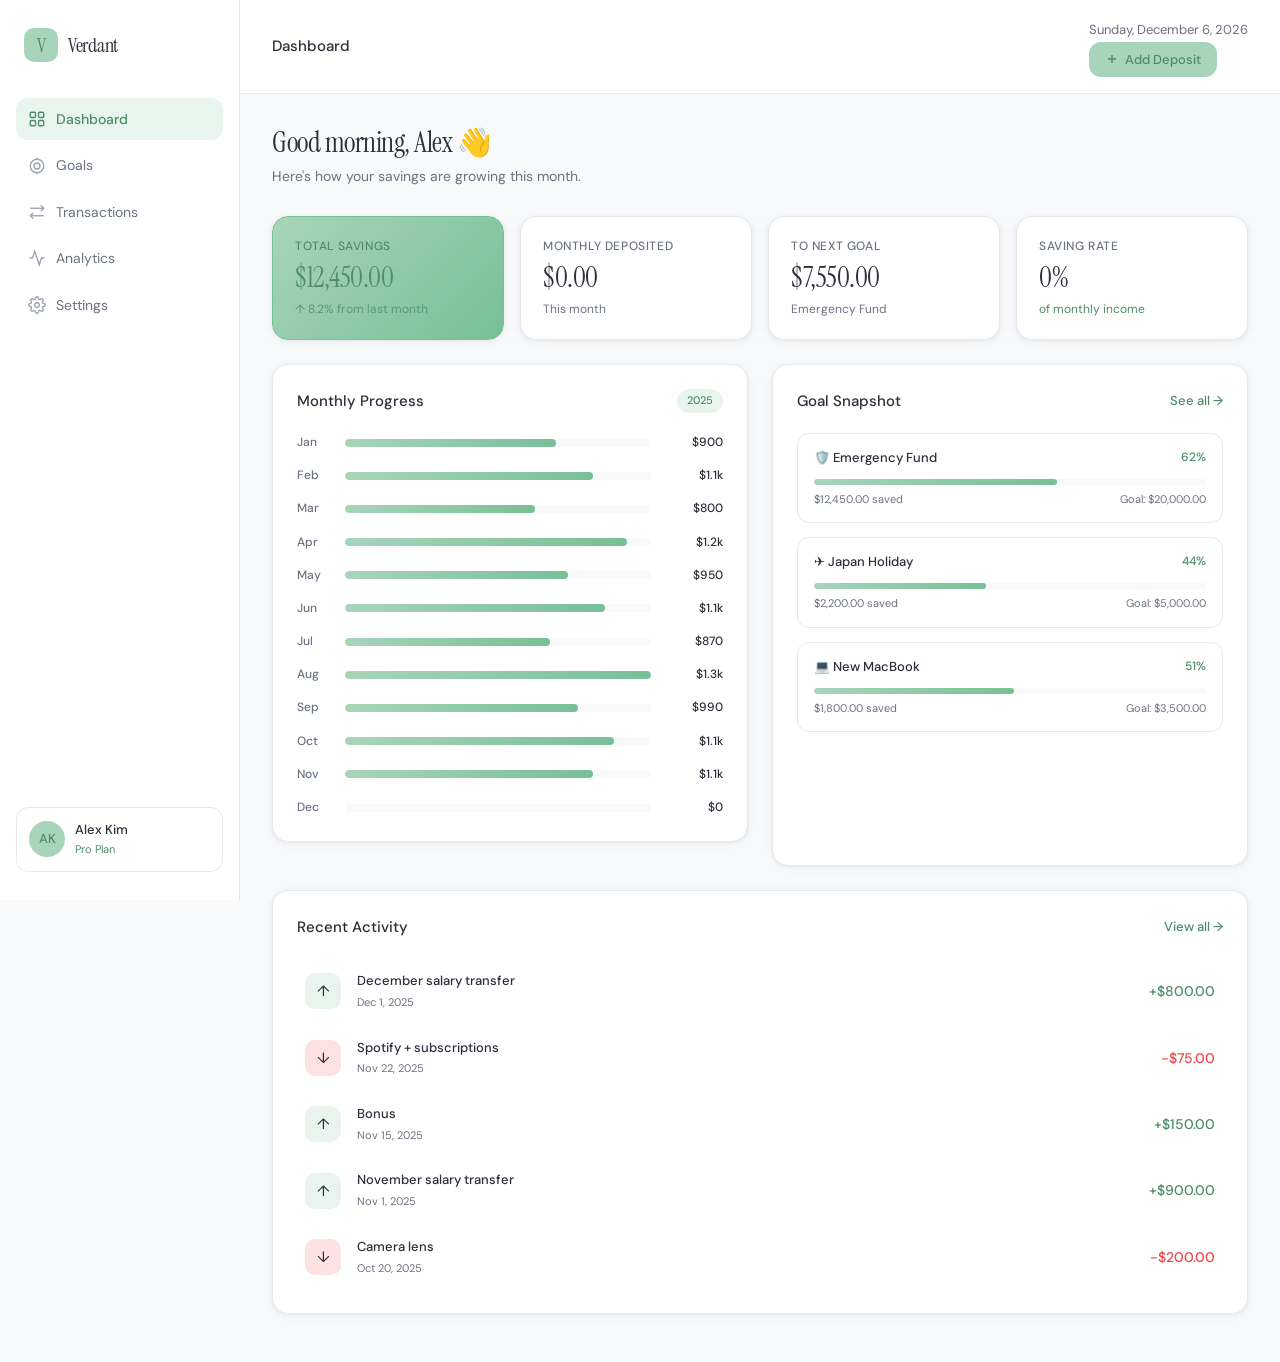
==== verdant-savings-tracker.html @ ba1e1dc8 "Add files via upload" ====
<!DOCTYPE html>
<html lang="en">
<head>
  <meta charset="UTF-8" />
  <meta name="viewport" content="width=device-width, initial-scale=1.0" />
  <title>Verdant — Personal Savings Tracker</title>
  <!-- Google Fonts: Instrument Serif (display) + DM Sans (body) for a premium, editorial feel -->
  <link rel="preconnect" href="https://fonts.googleapis.com" />
  <link rel="preconnect" href="https://fonts.gstatic.com" crossorigin />
  <link href="https://fonts.googleapis.com/css2?family=DM+Sans:ital,opsz,wght@0,9..40,300;0,9..40,400;0,9..40,500;1,9..40,300&family=Instrument+Serif:ital@0;1&display=swap" rel="stylesheet" />
  <style>
/* ============================================================
   VERDANT — Personal Savings Tracker
   style.css
   
   Color Palette:
     Sage Green:   #A8D5BA  (accent / active states)
     Sage Light:   #E8F5EE  (soft fills)
     Sage Dark:    #5C9E78  (hover, dark accents)
     Cream White:  #F8F9FA  (page background)
     Card White:   #FFFFFF  (card surfaces)
     Charcoal:     #2C2F3A  (primary text)
     Muted Grey:   #6B7280  (secondary text)
     Border:       #E5E9EF  (subtle borders)
     Warning:      #F59E0B  (yellow accents)
     Danger:       #EF4444  (red withdrawals)
   ============================================================ */

/* ── Reset & Base ── */
*, *::before, *::after { box-sizing: border-box; margin: 0; padding: 0; }

:root {
  --sage:        #A8D5BA;
  --sage-light:  #E8F5EE;
  --sage-mid:    #78BF97;
  --sage-dark:   #4E8C6A;
  --cream:       #F8F9FA;
  --white:       #FFFFFF;
  --charcoal:    #2C2F3A;
  --text-muted:  #6B7280;
  --text-hint:   #9CA3AF;
  --border:      #E5E9EF;
  --border-dark: #D1D8E0;
  --warning:     #F59E0B;
  --danger:      #EF4444;
  --danger-soft: #FEE2E2;
  --sidebar-w:   240px;
  --radius-sm:   8px;
  --radius-md:   12px;
  --radius-lg:   16px;
  --radius-xl:   24px;
  --shadow-sm:   0 1px 4px rgba(44,47,58,0.06), 0 2px 12px rgba(44,47,58,0.04);
  --shadow-md:   0 4px 16px rgba(44,47,58,0.08), 0 1px 4px rgba(44,47,58,0.04);
  --shadow-lg:   0 8px 32px rgba(44,47,58,0.10);
  --transition:  all 0.2s cubic-bezier(0.4, 0, 0.2, 1);
}

html { font-size: 16px; scroll-behavior: smooth; }

body {
  font-family: 'DM Sans', system-ui, sans-serif;
  background: var(--cream);
  color: var(--charcoal);
  display: flex;
  min-height: 100vh;
  line-height: 1.6;
  -webkit-font-smoothing: antialiased;
}

/* ── Scrollbar ── */
::-webkit-scrollbar { width: 5px; height: 5px; }
::-webkit-scrollbar-track { background: transparent; }
::-webkit-scrollbar-thumb { background: var(--border-dark); border-radius: 99px; }

/* ============================================================
   SIDEBAR
   ============================================================ */
.sidebar {
  position: fixed;
  top: 0; left: 0;
  width: var(--sidebar-w);
  height: 100vh;
  background: var(--white);
  border-right: 1px solid var(--border);
  display: flex;
  flex-direction: column;
  padding: 28px 16px;
  z-index: 200;
  transition: transform 0.3s cubic-bezier(0.4, 0, 0.2, 1);
}

/* Logo mark */
.sidebar-logo {
  display: flex;
  align-items: center;
  gap: 10px;
  padding: 0 8px;
  margin-bottom: 36px;
}
.logo-mark {
  width: 34px; height: 34px;
  background: var(--sage);
  border-radius: 10px;
  display: flex;
  align-items: center;
  justify-content: center;
  font-family: 'Instrument Serif', serif;
  font-size: 20px;
  color: var(--sage-dark);
  font-weight: 400;
  flex-shrink: 0;
}
.logo-text {
  font-family: 'Instrument Serif', serif;
  font-size: 20px;
  color: var(--charcoal);
  letter-spacing: -0.3px;
}

/* Nav items */
.sidebar-nav {
  display: flex;
  flex-direction: column;
  gap: 4px;
  flex: 1;
}
.nav-item {
  display: flex;
  align-items: center;
  gap: 10px;
  padding: 10px 12px;
  border-radius: var(--radius-md);
  text-decoration: none;
  color: var(--text-muted);
  font-size: 14px;
  font-weight: 400;
  transition: var(--transition);
  cursor: pointer;
}
.nav-item:hover {
  background: var(--sage-light);
  color: var(--sage-dark);
}
.nav-item.active {
  background: var(--sage-light);
  color: var(--sage-dark);
  font-weight: 500;
}
.nav-item.active .nav-icon { stroke: var(--sage-dark); }
.nav-icon {
  width: 18px; height: 18px;
  stroke: var(--text-hint);
  flex-shrink: 0;
  transition: var(--transition);
}
.nav-item:hover .nav-icon { stroke: var(--sage-dark); }

/* Profile at bottom of sidebar */
.sidebar-profile {
  display: flex;
  align-items: center;
  gap: 10px;
  padding: 12px;
  border-radius: var(--radius-md);
  border: 1px solid var(--border);
  margin-top: 16px;
}
.avatar {
  width: 36px; height: 36px;
  border-radius: 50%;
  background: var(--sage);
  display: flex; align-items: center; justify-content: center;
  font-size: 13px; font-weight: 500;
  color: var(--sage-dark);
  flex-shrink: 0;
}
.profile-info { display: flex; flex-direction: column; gap: 1px; }
.profile-name { font-size: 13px; font-weight: 500; color: var(--charcoal); }
.profile-plan { font-size: 11px; color: var(--sage-dark); }

/* ============================================================
   MAIN CONTENT
   ============================================================ */
.main-content {
  margin-left: var(--sidebar-w);
  flex: 1;
  display: flex;
  flex-direction: column;
  min-height: 100vh;
  max-width: calc(100vw - var(--sidebar-w));
}

/* ── Topbar ── */
.topbar {
  display: flex;
  align-items: center;
  gap: 16px;
  padding: 16px 32px;
  background: var(--white);
  border-bottom: 1px solid var(--border);
  position: sticky;
  top: 0;
  z-index: 100;
}
.topbar-title {
  font-size: 15px;
  font-weight: 500;
  color: var(--charcoal);
  flex: 1;
}
.topbar-date {
  font-size: 13px;
  color: var(--text-muted);
}
.add-btn {
  display: flex; align-items: center; gap: 6px;
  background: var(--sage);
  color: var(--sage-dark);
  border: none;
  border-radius: var(--radius-md);
  padding: 9px 16px;
  font-size: 13px;
  font-weight: 500;
  cursor: pointer;
  transition: var(--transition);
  font-family: inherit;
}
.add-btn svg { width: 14px; height: 14px; }
.add-btn:hover { background: var(--sage-mid); transform: translateY(-1px); }
.mobile-menu-btn {
  display: none;
  background: none; border: none; cursor: pointer;
  padding: 4px; color: var(--charcoal);
}
.mobile-menu-btn svg { width: 22px; height: 22px; }

/* ── Sections ── */
.section {
  display: none;
  padding: 32px 32px 48px;
  animation: fadeUp 0.3s ease;
}
.section.active { display: block; }

@keyframes fadeUp {
  from { opacity: 0; transform: translateY(8px); }
  to   { opacity: 1; transform: translateY(0); }
}

/* Greeting */
.section-greeting { margin-bottom: 28px; }
.section-greeting h1 {
  font-family: 'Instrument Serif', serif;
  font-size: 28px;
  font-weight: 400;
  color: var(--charcoal);
  line-height: 1.2;
  letter-spacing: -0.5px;
  margin-bottom: 6px;
}
.section-greeting p { font-size: 14px; color: var(--text-muted); }

/* ── KPI Cards ── */
.kpi-grid {
  display: grid;
  grid-template-columns: repeat(auto-fit, minmax(200px, 1fr));
  gap: 16px;
  margin-bottom: 24px;
}
.kpi-card {
  background: var(--white);
  border: 1px solid var(--border);
  border-radius: var(--radius-lg);
  padding: 20px 22px;
  box-shadow: var(--shadow-sm);
  transition: var(--transition);
}
.kpi-card:hover { box-shadow: var(--shadow-md); transform: translateY(-2px); }
.kpi-card.kpi-accent {
  background: linear-gradient(135deg, var(--sage) 0%, var(--sage-mid) 100%);
  border-color: var(--sage-mid);
}
.kpi-label {
  font-size: 12px;
  font-weight: 500;
  text-transform: uppercase;
  letter-spacing: 0.6px;
  color: var(--text-muted);
  margin-bottom: 8px;
}
.kpi-accent .kpi-label { color: var(--sage-dark); }
.kpi-value {
  font-family: 'Instrument Serif', serif;
  font-size: 28px;
  color: var(--charcoal);
  line-height: 1;
  margin-bottom: 8px;
  letter-spacing: -0.5px;
}
.kpi-accent .kpi-value { color: var(--sage-dark); }
.kpi-trend { font-size: 12px; color: var(--text-muted); }
.kpi-trend.positive { color: var(--sage-dark); }
.kpi-accent .kpi-trend { color: var(--sage-dark); opacity: 0.8; }

/* ── Cards ── */
.card {
  background: var(--white);
  border: 1px solid var(--border);
  border-radius: var(--radius-lg);
  padding: 24px;
  box-shadow: var(--shadow-sm);
  margin-bottom: 24px;
  transition: var(--transition);
}
.card:last-child { margin-bottom: 0; }
.card-header {
  display: flex;
  align-items: center;
  justify-content: space-between;
  margin-bottom: 20px;
  gap: 12px;
}
.card-title {
  font-size: 15px;
  font-weight: 500;
  color: var(--charcoal);
}
.card-badge {
  font-size: 11px;
  font-weight: 500;
  background: var(--sage-light);
  color: var(--sage-dark);
  padding: 3px 10px;
  border-radius: 99px;
}
.card-link {
  font-size: 13px;
  color: var(--sage-dark);
  text-decoration: none;
  font-weight: 500;
  transition: var(--transition);
  white-space: nowrap;
}
.card-link:hover { color: var(--sage-mid); }

/* ── Dashboard Grid ── */
.dashboard-grid {
  display: grid;
  grid-template-columns: 1fr 1fr;
  gap: 24px;
  margin-bottom: 24px;
}

/* ── Monthly Progress Bars ── */
.progress-bars {
  display: flex;
  flex-direction: column;
  gap: 14px;
}
.progress-month {
  display: grid;
  grid-template-columns: 36px 1fr 60px;
  align-items: center;
  gap: 12px;
}
.progress-month-label {
  font-size: 12px;
  color: var(--text-muted);
  font-weight: 500;
}
.progress-track {
  height: 8px;
  background: var(--cream);
  border-radius: 99px;
  overflow: hidden;
}
.progress-fill {
  height: 100%;
  border-radius: 99px;
  background: linear-gradient(90deg, var(--sage) 0%, var(--sage-mid) 100%);
  transition: width 0.8s cubic-bezier(0.4, 0, 0.2, 1);
}
.progress-amount {
  font-size: 12px;
  color: var(--charcoal);
  font-weight: 500;
  text-align: right;
}

/* ── Goal List (Snapshot) ── */
.goal-list { display: flex; flex-direction: column; gap: 14px; }
.goal-item {
  border-radius: var(--radius-md);
  border: 1px solid var(--border);
  padding: 14px 16px;
}
.goal-item-header {
  display: flex;
  justify-content: space-between;
  align-items: flex-start;
  margin-bottom: 10px;
  gap: 8px;
}
.goal-item-name { font-size: 13px; font-weight: 500; color: var(--charcoal); }
.goal-item-pct {
  font-size: 12px;
  font-weight: 500;
  color: var(--sage-dark);
  white-space: nowrap;
}
.goal-item-amounts {
  display: flex;
  justify-content: space-between;
  font-size: 11px;
  color: var(--text-muted);
  margin-top: 6px;
}
.goal-track {
  height: 6px;
  background: var(--cream);
  border-radius: 99px;
  overflow: hidden;
}
.goal-fill {
  height: 100%;
  border-radius: 99px;
  background: linear-gradient(90deg, var(--sage) 0%, var(--sage-mid) 100%);
  transition: width 0.8s cubic-bezier(0.4, 0, 0.2, 1);
}

/* ── Transactions ── */
.tx-list { display: flex; flex-direction: column; gap: 2px; }
.tx-list-full { max-height: 500px; overflow-y: auto; }
.tx-row {
  display: grid;
  grid-template-columns: 40px 1fr auto;
  align-items: center;
  gap: 12px;
  padding: 12px 8px;
  border-radius: var(--radius-sm);
  transition: var(--transition);
}
.tx-row:hover { background: var(--cream); }
.tx-icon {
  width: 36px; height: 36px;
  border-radius: 10px;
  display: flex; align-items: center; justify-content: center;
  font-size: 15px;
  flex-shrink: 0;
}
.tx-icon.deposit { background: var(--sage-light); }
.tx-icon.withdrawal { background: var(--danger-soft); }
.tx-info {}
.tx-note { font-size: 13px; font-weight: 500; color: var(--charcoal); }
.tx-date { font-size: 11px; color: var(--text-muted); margin-top: 2px; }
.tx-amount { font-size: 14px; font-weight: 500; text-align: right; }
.tx-amount.deposit { color: var(--sage-dark); }
.tx-amount.withdrawal { color: var(--danger); }

/* ── Filter row ── */
.filter-row select {
  border: 1px solid var(--border);
  border-radius: var(--radius-sm);
  padding: 6px 10px;
  font-size: 13px;
  color: var(--charcoal);
  background: var(--white);
  font-family: inherit;
  cursor: pointer;
  outline: none;
  transition: var(--transition);
}
.filter-row select:focus { border-color: var(--sage); }

/* ============================================================
   GOALS SECTION
   ============================================================ */
/* Calculator */
.calculator-card { margin-bottom: 24px; }
.calculator-grid {
  display: grid;
  grid-template-columns: repeat(auto-fit, minmax(200px, 1fr));
  gap: 16px;
  margin-bottom: 20px;
}
.calc-field { display: flex; flex-direction: column; gap: 6px; }
.calc-field label {
  font-size: 12px;
  font-weight: 500;
  text-transform: uppercase;
  letter-spacing: 0.5px;
  color: var(--text-muted);
}
.calc-field input,
.calc-field select {
  border: 1px solid var(--border);
  border-radius: var(--radius-sm);
  padding: 10px 12px;
  font-size: 14px;
  color: var(--charcoal);
  background: var(--white);
  font-family: inherit;
  outline: none;
  transition: var(--transition);
}
.calc-field input:focus,
.calc-field select:focus { border-color: var(--sage); box-shadow: 0 0 0 3px rgba(168,213,186,0.2); }

/* Calculation result */
.calc-result {
  margin-top: 24px;
  border-top: 1px solid var(--border);
  padding-top: 24px;
  animation: fadeUp 0.3s ease;
}
.calc-result-row {
  display: grid;
  grid-template-columns: repeat(auto-fit, minmax(120px, 1fr));
  gap: 16px;
  margin-bottom: 20px;
}
.calc-stat { display: flex; flex-direction: column; gap: 4px; }
.calc-stat-label { font-size: 11px; text-transform: uppercase; letter-spacing: 0.5px; color: var(--text-muted); }
.calc-stat-value { font-family: 'Instrument Serif', serif; font-size: 22px; color: var(--charcoal); }

.calc-progress-bar {
  height: 10px;
  background: var(--cream);
  border-radius: 99px;
  overflow: hidden;
  margin-bottom: 14px;
}
.calc-progress-fill {
  height: 100%;
  border-radius: 99px;
  background: linear-gradient(90deg, var(--sage) 0%, var(--sage-mid) 100%);
  width: 0%;
  transition: width 0.8s cubic-bezier(0.4, 0, 0.2, 1);
}
.calc-message {
  font-size: 13px;
  color: var(--text-muted);
  margin-bottom: 16px;
  line-height: 1.5;
}

/* Goals Grid */
.goals-grid {
  display: grid;
  grid-template-columns: repeat(auto-fill, minmax(280px, 1fr));
  gap: 20px;
}
.goal-card {
  background: var(--white);
  border: 1px solid var(--border);
  border-radius: var(--radius-lg);
  padding: 20px;
  box-shadow: var(--shadow-sm);
  transition: var(--transition);
}
.goal-card:hover { box-shadow: var(--shadow-md); transform: translateY(-2px); }
.goal-card-emoji { font-size: 28px; margin-bottom: 10px; display: block; }
.goal-card-name { font-size: 15px; font-weight: 500; color: var(--charcoal); margin-bottom: 4px; }
.goal-card-dates { font-size: 11px; color: var(--text-muted); margin-bottom: 14px; }
.goal-card-amounts {
  display: flex;
  justify-content: space-between;
  font-size: 12px;
  color: var(--text-muted);
  margin-top: 8px;
}
.goal-card-amounts strong { color: var(--charcoal); }
.goal-card-pct {
  font-family: 'Instrument Serif', serif;
  font-size: 20px;
  color: var(--sage-dark);
  float: right;
  line-height: 1;
}
.goal-card-actions {
  display: flex;
  gap: 8px;
  margin-top: 14px;
}
.goal-action-btn {
  flex: 1;
  border: 1px solid var(--border);
  background: transparent;
  border-radius: var(--radius-sm);
  padding: 7px;
  font-size: 12px;
  color: var(--text-muted);
  cursor: pointer;
  font-family: inherit;
  transition: var(--transition);
}
.goal-action-btn:hover { border-color: var(--sage); color: var(--sage-dark); background: var(--sage-light); }
.goal-action-btn.delete:hover { border-color: var(--danger); color: var(--danger); background: var(--danger-soft); }

/* ============================================================
   ANALYTICS SECTION
   ============================================================ */
.analytics-grid {
  display: grid;
  grid-template-columns: 1fr 1fr;
  gap: 24px;
  margin-bottom: 24px;
}
.analytics-card { margin-bottom: 0 !important; }

/* Bar chart */
.bar-chart {
  display: flex;
  align-items: flex-end;
  gap: 10px;
  height: 160px;
  padding-top: 16px;
}
.bar-wrap {
  flex: 1;
  display: flex;
  flex-direction: column;
  align-items: center;
  gap: 6px;
  height: 100%;
  justify-content: flex-end;
}
.bar {
  width: 100%;
  border-radius: 6px 6px 0 0;
  background: var(--sage);
  transition: height 0.6s cubic-bezier(0.4, 0, 0.2, 1);
  position: relative;
  cursor: pointer;
}
.bar:hover { background: var(--sage-mid); }
.bar-label { font-size: 11px; color: var(--text-muted); font-weight: 500; }
.bar-val { font-size: 10px; color: var(--sage-dark); font-weight: 500; }

/* Donut chart (CSS-only) */
.donut-chart-wrap { display: flex; flex-direction: column; gap: 12px; }
.donut-legend-item {
  display: flex;
  align-items: center;
  gap: 10px;
}
.donut-dot {
  width: 10px; height: 10px;
  border-radius: 50%;
  flex-shrink: 0;
}
.donut-legend-name { font-size: 13px; color: var(--charcoal); flex: 1; }
.donut-legend-val { font-size: 13px; font-weight: 500; color: var(--charcoal); }
.donut-legend-pct { font-size: 11px; color: var(--text-muted); min-width: 36px; text-align: right; }

/* Projection chart */
.projection-chart {
  overflow-x: auto;
  padding-bottom: 8px;
}
.projection-grid {
  display: grid;
  grid-auto-flow: column;
  grid-template-rows: 1fr auto;
  gap: 0 8px;
  min-width: 600px;
  height: 140px;
  align-items: end;
}
.proj-bar-wrap {
  display: flex;
  flex-direction: column;
  align-items: center;
  gap: 4px;
  height: 100%;
  justify-content: flex-end;
}
.proj-bar {
  width: 28px;
  border-radius: 4px 4px 0 0;
  min-height: 4px;
  transition: height 0.6s ease;
}
.proj-bar.actual { background: var(--sage); }
.proj-bar.projected { background: var(--sage-light); border: 1px dashed var(--sage); }
.proj-label { font-size: 10px; color: var(--text-muted); text-align: center; }
.proj-legend {
  display: flex;
  gap: 20px;
  margin-top: 12px;
  justify-content: flex-end;
}
.proj-legend-item {
  display: flex; align-items: center; gap: 6px;
  font-size: 12px; color: var(--text-muted);
}
.proj-legend-dot { width: 10px; height: 10px; border-radius: 3px; flex-shrink: 0; }

/* ============================================================
   SETTINGS SECTION
   ============================================================ */
.settings-grid {
  display: grid;
  grid-template-columns: repeat(auto-fill, minmax(300px, 1fr));
  gap: 24px;
}
.settings-grid .card { margin-bottom: 0; }
.settings-form { display: flex; flex-direction: column; gap: 16px; }

/* Toggle switches */
.toggle-list { display: flex; flex-direction: column; gap: 16px; }
.toggle-row {
  display: flex;
  align-items: center;
  justify-content: space-between;
  font-size: 14px;
  color: var(--charcoal);
}
.toggle { position: relative; display: inline-block; width: 40px; height: 22px; }
.toggle input { opacity: 0; width: 0; height: 0; }
.slider {
  position: absolute; inset: 0;
  background: var(--border-dark);
  border-radius: 99px;
  cursor: pointer;
  transition: var(--transition);
}
.slider::before {
  content: '';
  position: absolute;
  width: 16px; height: 16px;
  left: 3px; bottom: 3px;
  background: white;
  border-radius: 50%;
  transition: var(--transition);
}
.toggle input:checked + .slider { background: var(--sage); }
.toggle input:checked + .slider::before { transform: translateX(18px); }

/* Backend info */
.backend-note { font-size: 13px; color: var(--text-muted); margin-bottom: 14px; line-height: 1.6; }
.code-block {
  background: var(--cream);
  border: 1px solid var(--border);
  border-radius: var(--radius-sm);
  padding: 14px 16px;
  font-size: 12px;
  line-height: 1.7;
  overflow-x: auto;
  font-family: 'Courier New', monospace;
  color: var(--charcoal);
}
.code-block code { color: var(--charcoal); }

/* ============================================================
   BUTTONS
   ============================================================ */
.primary-btn {
  background: var(--sage);
  color: var(--sage-dark);
  border: none;
  border-radius: var(--radius-md);
  padding: 11px 22px;
  font-size: 14px;
  font-weight: 500;
  cursor: pointer;
  font-family: inherit;
  transition: var(--transition);
  display: inline-flex;
  align-items: center;
  gap: 6px;
}
.primary-btn:hover { background: var(--sage-mid); transform: translateY(-1px); }

.secondary-btn {
  background: transparent;
  color: var(--text-muted);
  border: 1px solid var(--border);
  border-radius: var(--radius-md);
  padding: 11px 22px;
  font-size: 14px;
  cursor: pointer;
  font-family: inherit;
  transition: var(--transition);
}
.secondary-btn:hover { border-color: var(--border-dark); color: var(--charcoal); }

/* ============================================================
   MODAL
   ============================================================ */
.modal-overlay {
  display: none;
  position: fixed; inset: 0;
  background: rgba(44,47,58,0.4);
  backdrop-filter: blur(3px);
  z-index: 500;
  align-items: center;
  justify-content: center;
  padding: 16px;
}
.modal-overlay.open { display: flex; }
.modal {
  background: var(--white);
  border-radius: var(--radius-xl);
  box-shadow: var(--shadow-lg);
  width: 100%;
  max-width: 440px;
  animation: fadeUp 0.25s ease;
}
.modal-header {
  display: flex;
  align-items: center;
  justify-content: space-between;
  padding: 22px 24px 18px;
  border-bottom: 1px solid var(--border);
}
.modal-header h2 {
  font-family: 'Instrument Serif', serif;
  font-size: 20px;
  font-weight: 400;
  color: var(--charcoal);
}
.modal-close {
  background: none; border: none;
  font-size: 22px; color: var(--text-muted);
  cursor: pointer; line-height: 1;
  transition: var(--transition);
}
.modal-close:hover { color: var(--charcoal); }
.modal-body {
  padding: 20px 24px;
  display: flex;
  flex-direction: column;
  gap: 16px;
}
.modal-footer {
  display: flex;
  gap: 12px;
  padding: 16px 24px 22px;
  justify-content: flex-end;
}

/* ============================================================
   TOAST
   ============================================================ */
.toast {
  position: fixed;
  bottom: 28px; right: 28px;
  background: var(--charcoal);
  color: #fff;
  font-size: 13px;
  font-weight: 500;
  padding: 12px 20px;
  border-radius: var(--radius-md);
  box-shadow: var(--shadow-lg);
  z-index: 1000;
  opacity: 0;
  transform: translateY(8px);
  pointer-events: none;
  transition: opacity 0.25s ease, transform 0.25s ease;
}
.toast.show { opacity: 1; transform: translateY(0); }

/* ============================================================
   MOBILE OVERLAY
   ============================================================ */
.sidebar-overlay {
  display: none;
  position: fixed; inset: 0;
  background: rgba(44,47,58,0.4);
  z-index: 150;
}

/* ============================================================
   RESPONSIVE — Tablet & Mobile
   ============================================================ */
@media (max-width: 900px) {
  .dashboard-grid,
  .analytics-grid { grid-template-columns: 1fr; }
}

@media (max-width: 720px) {
  :root { --sidebar-w: 0px; }

  .sidebar {
    width: 240px;
    transform: translateX(-100%);
  }
  .sidebar.open {
    transform: translateX(0);
    box-shadow: var(--shadow-lg);
  }
  .sidebar-overlay.open { display: block; }

  .main-content { margin-left: 0; max-width: 100vw; }

  .mobile-menu-btn { display: flex; }
  .topbar { padding: 14px 16px; }
  .topbar-date { display: none; }
  .add-btn span { display: none; } /* icon only on small screens */

  .section { padding: 20px 16px 40px; }
  .section-greeting h1 { font-size: 22px; }

  .kpi-grid { grid-template-columns: 1fr 1fr; gap: 12px; }
  .kpi-value { font-size: 22px; }

  .calculator-grid { grid-template-columns: 1fr; }
  .goals-grid { grid-template-columns: 1fr; }
  .settings-grid { grid-template-columns: 1fr; }

  .modal { max-width: 100%; border-radius: var(--radius-lg) var(--radius-lg) 0 0; }
  .modal-overlay { align-items: flex-end; }
}

@media (max-width: 440px) {
  .kpi-grid { grid-template-columns: 1fr; }
}

</style>
</head>
<body>

  <!-- ========== MOBILE OVERLAY (closes sidebar on mobile) ========== -->
  <div class="sidebar-overlay" id="sidebarOverlay" onclick="closeSidebar()"></div>

  <!-- ========== SIDEBAR NAVIGATION ========== -->
  <aside class="sidebar" id="sidebar">
    <div class="sidebar-logo">
      <span class="logo-mark">V</span>
      <span class="logo-text">Verdant</span>
    </div>

    <nav class="sidebar-nav">
      <a href="#" class="nav-item active" onclick="showSection('dashboard', this)">
        <svg class="nav-icon" viewBox="0 0 24 24" fill="none" stroke="currentColor" stroke-width="1.8"><rect x="3" y="3" width="7" height="7" rx="1.5"/><rect x="14" y="3" width="7" height="7" rx="1.5"/><rect x="3" y="14" width="7" height="7" rx="1.5"/><rect x="14" y="14" width="7" height="7" rx="1.5"/></svg>
        <span>Dashboard</span>
      </a>
      <a href="#" class="nav-item" onclick="showSection('goals', this)">
        <svg class="nav-icon" viewBox="0 0 24 24" fill="none" stroke="currentColor" stroke-width="1.8"><circle cx="12" cy="12" r="9"/><circle cx="12" cy="12" r="4"/><line x1="12" y1="3" x2="12" y2="1"/><line x1="12" y1="23" x2="12" y2="21"/></svg>
        <span>Goals</span>
      </a>
      <a href="#" class="nav-item" onclick="showSection('transactions', this)">
        <svg class="nav-icon" viewBox="0 0 24 24" fill="none" stroke="currentColor" stroke-width="1.8"><path d="M17 3L21 7L17 11"/><path d="M3 7H21"/><path d="M7 21L3 17L7 13"/><path d="M21 17H3"/></svg>
        <span>Transactions</span>
      </a>
      <a href="#" class="nav-item" onclick="showSection('analytics', this)">
        <svg class="nav-icon" viewBox="0 0 24 24" fill="none" stroke="currentColor" stroke-width="1.8"><polyline points="22 12 18 12 15 21 9 3 6 12 2 12"/></svg>
        <span>Analytics</span>
      </a>
      <a href="#" class="nav-item" onclick="showSection('settings', this)">
        <svg class="nav-icon" viewBox="0 0 24 24" fill="none" stroke="currentColor" stroke-width="1.8"><circle cx="12" cy="12" r="3"/><path d="M19.4 15a1.65 1.65 0 0 0 .33 1.82l.06.06a2 2 0 0 1-2.83 2.83l-.06-.06a1.65 1.65 0 0 0-1.82-.33 1.65 1.65 0 0 0-1 1.51V21a2 2 0 0 1-4 0v-.09A1.65 1.65 0 0 0 9 19.4a1.65 1.65 0 0 0-1.82.33l-.06.06a2 2 0 0 1-2.83-2.83l.06-.06A1.65 1.65 0 0 0 4.68 15a1.65 1.65 0 0 0-1.51-1H3a2 2 0 0 1 0-4h.09A1.65 1.65 0 0 0 4.6 9a1.65 1.65 0 0 0-.33-1.82l-.06-.06a2 2 0 0 1 2.83-2.83l.06.06A1.65 1.65 0 0 0 9 4.68a1.65 1.65 0 0 0 1-1.51V3a2 2 0 0 1 4 0v.09a1.65 1.65 0 0 0 1 1.51 1.65 1.65 0 0 0 1.82-.33l.06-.06a2 2 0 0 1 2.83 2.83l-.06.06A1.65 1.65 0 0 0 19.4 9a1.65 1.65 0 0 0 1.51 1H21a2 2 0 0 1 0 4h-.09a1.65 1.65 0 0 0-1.51 1z"/></svg>
        <span>Settings</span>
      </a>
    </nav>

    <div class="sidebar-profile">
      <div class="avatar">AK</div>
      <div class="profile-info">
        <span class="profile-name">Alex Kim</span>
        <span class="profile-plan">Pro Plan</span>
      </div>
    </div>
  </aside>

  <!-- ========== MAIN CONTENT AREA ========== -->
  <main class="main-content">

    <!-- ── TOPBAR ── -->
    <header class="topbar">
      <button class="mobile-menu-btn" onclick="openSidebar()" aria-label="Open navigation">
        <svg viewBox="0 0 24 24" fill="none" stroke="currentColor" stroke-width="2"><line x1="3" y1="6" x2="21" y2="6"/><line x1="3" y1="12" x2="21" y2="12"/><line x1="3" y1="18" x2="21" y2="18"/></svg>
      </button>
      <div class="topbar-title" id="topbarTitle">Dashboard</div>
      <div class="topbar-actions">
        <span class="topbar-date" id="topbarDate"></span>
        <button class="add-btn" onclick="openDepositModal()">
          <svg viewBox="0 0 24 24" fill="none" stroke="currentColor" stroke-width="2.5"><line x1="12" y1="5" x2="12" y2="19"/><line x1="5" y1="12" x2="19" y2="12"/></svg>
          Add Deposit
        </button>
      </div>
    </header>

    <!-- ════════════════════════════════════════
         SECTION: DASHBOARD
    ════════════════════════════════════════ -->
    <section class="section active" id="section-dashboard">

      <!-- Greeting -->
      <div class="section-greeting">
        <h1>Good <span id="timeOfDay">morning</span>, Alex 👋</h1>
        <p>Here's how your savings are growing this month.</p>
      </div>

      <!-- KPI Cards Row -->
      <div class="kpi-grid">
        <div class="kpi-card kpi-accent">
          <div class="kpi-label">Total Savings</div>
          <div class="kpi-value" id="kpiTotal">$12,450.00</div>
          <div class="kpi-trend positive">↑ 8.2% from last month</div>
        </div>
        <div class="kpi-card">
          <div class="kpi-label">Monthly Deposited</div>
          <div class="kpi-value" id="kpiMonthly">$0.00</div>
          <div class="kpi-trend neutral" id="kpiMonthlyTrend">This month</div>
        </div>
        <div class="kpi-card">
          <div class="kpi-label">To Next Goal</div>
          <div class="kpi-value" id="kpiToGoal">$7,550.00</div>
          <div class="kpi-trend neutral" id="kpiGoalLabel">Emergency Fund</div>
        </div>
        <div class="kpi-card">
          <div class="kpi-label">Saving Rate</div>
          <div class="kpi-value" id="kpiRate">24%</div>
          <div class="kpi-trend positive">of monthly income</div>
        </div>
      </div>

      <!-- Monthly Progress + Mini Goals side by side -->
      <div class="dashboard-grid">

        <!-- Monthly Progress Chart -->
        <div class="card" id="progressCard">
          <div class="card-header">
            <h2 class="card-title">Monthly Progress</h2>
            <span class="card-badge">2025</span>
          </div>
          <div class="progress-bars" id="progressBars">
            <!-- Rendered by JS -->
          </div>
        </div>

        <!-- Quick Goal Snapshot -->
        <div class="card" id="goalSnapshotCard">
          <div class="card-header">
            <h2 class="card-title">Goal Snapshot</h2>
            <a href="#" class="card-link" onclick="showSection('goals', null)">See all →</a>
          </div>
          <div class="goal-list" id="goalList">
            <!-- Rendered by JS -->
          </div>
        </div>

      </div>

      <!-- Recent Transactions Preview -->
      <div class="card">
        <div class="card-header">
          <h2 class="card-title">Recent Activity</h2>
          <a href="#" class="card-link" onclick="showSection('transactions', null)">View all →</a>
        </div>
        <div class="tx-list" id="recentTxList">
          <!-- Rendered by JS -->
        </div>
      </div>

    </section>

    <!-- ════════════════════════════════════════
         SECTION: GOALS
    ════════════════════════════════════════ -->
    <section class="section" id="section-goals">
      <div class="section-greeting">
        <h1>Savings Goals</h1>
        <p>Define targets and track your progress toward each one.</p>
      </div>

      <!-- Goal Calculator -->
      <div class="card calculator-card">
        <div class="card-header">
          <h2 class="card-title">Goal Calculator</h2>
          <span class="card-badge">Live</span>
        </div>
        <div class="calculator-grid">
          <div class="calc-field">
            <label>Goal Name</label>
            <input type="text" id="calcName" placeholder="e.g. New Car" />
          </div>
          <div class="calc-field">
            <label>Target Amount ($)</label>
            <input type="number" id="calcTarget" placeholder="25000" min="0" />
          </div>
          <div class="calc-field">
            <label>Current Savings ($)</label>
            <input type="number" id="calcCurrent" placeholder="5000" min="0" />
          </div>
          <div class="calc-field">
            <label>Monthly Contribution ($)</label>
            <input type="number" id="calcMonthly" placeholder="500" min="0" />
          </div>
        </div>
        <button class="primary-btn" onclick="calculateGoal()">Calculate →</button>

        <!-- Calculation Result -->
        <div class="calc-result" id="calcResult" style="display:none;">
          <div class="calc-result-row">
            <div class="calc-stat">
              <span class="calc-stat-label">Remaining</span>
              <span class="calc-stat-value" id="calcRemaining">—</span>
            </div>
            <div class="calc-stat">
              <span class="calc-stat-label">Months to Goal</span>
              <span class="calc-stat-value" id="calcMonths">—</span>
            </div>
            <div class="calc-stat">
              <span class="calc-stat-label">Progress</span>
              <span class="calc-stat-value" id="calcPercent">—</span>
            </div>
            <div class="calc-stat">
              <span class="calc-stat-label">Target Date</span>
              <span class="calc-stat-value" id="calcDate">—</span>
            </div>
          </div>
          <div class="calc-progress-bar">
            <div class="calc-progress-fill" id="calcProgressFill"></div>
          </div>
          <p class="calc-message" id="calcMessage"></p>
          <button class="secondary-btn" onclick="addGoalFromCalc()">Add to My Goals →</button>
        </div>
      </div>

      <!-- Goals List -->
      <div class="goals-grid" id="goalsGrid">
        <!-- Rendered by JS -->
      </div>
    </section>

    <!-- ════════════════════════════════════════
         SECTION: TRANSACTIONS
    ════════════════════════════════════════ -->
    <section class="section" id="section-transactions">
      <div class="section-greeting">
        <h1>Transactions</h1>
        <p>Every deposit and withdrawal, in one place.</p>
      </div>

      <div class="card">
        <div class="card-header">
          <h2 class="card-title">All Activity</h2>
          <div class="filter-row">
            <select id="txFilter" onchange="renderTransactions()">
              <option value="all">All</option>
              <option value="deposit">Deposits</option>
              <option value="withdrawal">Withdrawals</option>
            </select>
          </div>
        </div>
        <div class="tx-list tx-list-full" id="fullTxList">
          <!-- Rendered by JS -->
        </div>
      </div>
    </section>

    <!-- ════════════════════════════════════════
         SECTION: ANALYTICS
    ════════════════════════════════════════ -->
    <section class="section" id="section-analytics">
      <div class="section-greeting">
        <h1>Analytics</h1>
        <p>Trends, insights, and projections for your savings journey.</p>
      </div>

      <div class="analytics-grid">
        <div class="card analytics-card">
          <div class="card-header"><h2 class="card-title">Savings Growth</h2></div>
          <div class="bar-chart" id="analyticsChart"><!-- Rendered by JS --></div>
        </div>
        <div class="card analytics-card">
          <div class="card-header"><h2 class="card-title">Goal Breakdown</h2></div>
          <div class="donut-chart-wrap" id="donutChart"><!-- Rendered by JS --></div>
        </div>
      </div>

      <div class="card">
        <div class="card-header"><h2 class="card-title">Projection — 12 Months</h2></div>
        <div class="projection-chart" id="projectionChart"><!-- Rendered by JS --></div>
      </div>
    </section>

    <!-- ════════════════════════════════════════
         SECTION: SETTINGS
    ════════════════════════════════════════ -->
    <section class="section" id="section-settings">
      <div class="section-greeting">
        <h1>Settings</h1>
        <p>Personalise your Verdant experience.</p>
      </div>

      <div class="settings-grid">
        <div class="card">
          <div class="card-header"><h2 class="card-title">Profile</h2></div>
          <div class="settings-form">
            <div class="calc-field"><label>Full Name</label><input type="text" value="Alex Kim" /></div>
            <div class="calc-field"><label>Email</label><input type="email" value="alex@example.com" /></div>
            <div class="calc-field"><label>Monthly Income ($)</label><input type="number" id="monthlyIncome" value="5200" onchange="updateRate()" /></div>
            <div class="calc-field"><label>Base Currency</label>
              <select><option>USD — US Dollar</option><option>EUR — Euro</option><option>GBP — Pound</option><option>SGD — Singapore Dollar</option></select>
            </div>
            <button class="primary-btn" onclick="showToast('Profile saved!')">Save Changes</button>
          </div>
        </div>
        <div class="card">
          <div class="card-header"><h2 class="card-title">Notifications</h2></div>
          <div class="toggle-list">
            <div class="toggle-row"><span>Goal milestone alerts</span><label class="toggle"><input type="checkbox" checked /><span class="slider"></span></label></div>
            <div class="toggle-row"><span>Monthly summary email</span><label class="toggle"><input type="checkbox" checked /><span class="slider"></span></label></div>
            <div class="toggle-row"><span>Low savings warnings</span><label class="toggle"><input type="checkbox" /></span></label></div>
            <div class="toggle-row"><span>Deposit reminders</span><label class="toggle"><input type="checkbox" checked /><span class="slider"></span></label></div>
          </div>
        </div>
        <div class="card">
          <div class="card-header"><h2 class="card-title">Backend Integration</h2></div>
          <div class="backend-info">
            <p class="backend-note">This prototype uses browser <code>localStorage</code> for persistence. To scale to a full backend, connect to the Flask/Django API structure below:</p>
            <pre class="code-block"><code># Flask Backend Structure
# ----------------------------
# app.py         ← Flask app entry
# models.py      ← SQLAlchemy models
#   - User(id, name, email)
#   - Goal(id, user_id, name, target, current)
#   - Transaction(id, user_id, type, amount, note, date)
# routes/
#   - auth.py    ← /api/auth/*
#   - goals.py   ← /api/goals/*
#   - txns.py    ← /api/transactions/*
# config.py      ← DB URI, secret keys
#
# Django alternative:
#   savings/models.py  ← Goal, Transaction
#   savings/views.py   ← DRF ViewSets
#   savings/urls.py    ← Router endpoints
</code></pre>
          </div>
        </div>
      </div>
    </section>

  </main>

  <!-- ========== DEPOSIT MODAL ========== -->
  <div class="modal-overlay" id="depositModal" onclick="closeDepositModal(event)">
    <div class="modal">
      <div class="modal-header">
        <h2>Add Deposit</h2>
        <button class="modal-close" onclick="closeDepositModal()">&times;</button>
      </div>
      <div class="modal-body">
        <div class="calc-field">
          <label>Amount ($)</label>
          <input type="number" id="depositAmount" placeholder="0.00" min="0" />
        </div>
        <div class="calc-field">
          <label>Goal (optional)</label>
          <select id="depositGoal">
            <option value="">— General Savings —</option>
          </select>
        </div>
        <div class="calc-field">
          <label>Note</label>
          <input type="text" id="depositNote" placeholder="Monthly transfer, bonus, etc." />
        </div>
      </div>
      <div class="modal-footer">
        <button class="secondary-btn" onclick="closeDepositModal()">Cancel</button>
        <button class="primary-btn" onclick="submitDeposit()">Confirm Deposit →</button>
      </div>
    </div>
  </div>

  <!-- ========== TOAST NOTIFICATION ========== -->
  <div class="toast" id="toast"></div>

  <script>
/**
 * ============================================================
 *  VERDANT — Personal Savings Tracker
 *  app.js
 *
 *  Architecture:
 *    State  — single source of truth (persisted to localStorage)
 *    Render — pure functions that read State and paint the DOM
 *    Events — user actions that mutate State then call Render
 *
 *  Backend Readiness:
 *    All data mutations are funnelled through saveState().
 *    Replace saveState() / loadState() with fetch('/api/...')
 *    calls to wire up a Flask or Django REST backend.
 * ============================================================
 */

// ============================================================
//  STATE — single source of truth
// ============================================================
const DEFAULT_STATE = {
  totalSavings: 12450.00,           // Running total ($)
  monthlyIncome: 5200,              // Used for saving-rate KPI
  monthlyDeposits: {                // deposits by month key "YYYY-MM"
    "2025-01": 900,
    "2025-02": 1050,
    "2025-03": 800,
    "2025-04": 1200,
    "2025-05": 950,
    "2025-06": 1100,
    "2025-07": 870,
    "2025-08": 1300,
    "2025-09": 990,
    "2025-10": 1150,
    "2025-11": 1050,
    "2025-12": 0,                   // current month — grows with deposits
  },
  goals: [
    { id: 1, name: "Emergency Fund", emoji: "🛡️", target: 20000, current: 12450, created: "2025-01-01" },
    { id: 2, name: "Japan Holiday",  emoji: "✈️", target: 5000,  current: 2200,  created: "2025-03-01" },
    { id: 3, name: "New MacBook",    emoji: "💻", target: 3500,  current: 1800,  created: "2025-06-01" },
  ],
  transactions: [
    { id: 1,  type: "deposit",    amount: 1300, note: "October salary transfer", date: "2025-10-01", goalId: null },
    { id: 2,  type: "deposit",    amount: 500,  note: "Freelance project",        date: "2025-10-12", goalId: 2 },
    { id: 3,  type: "withdrawal", amount: 200,  note: "Camera lens",              date: "2025-10-20", goalId: null },
    { id: 4,  type: "deposit",    amount: 900,  note: "November salary transfer", date: "2025-11-01", goalId: null },
    { id: 5,  type: "deposit",    amount: 150,  note: "Bonus",                    date: "2025-11-15", goalId: 1 },
    { id: 6,  type: "withdrawal", amount: 75,   note: "Spotify + subscriptions",  date: "2025-11-22", goalId: null },
    { id: 7,  type: "deposit",    amount: 800,  note: "December salary transfer", date: "2025-12-01", goalId: null },
  ],
  nextId: 8,
};

/**
 * loadState — tries localStorage first; falls back to DEFAULT_STATE.
 * Replace with: const res = await fetch('/api/state'); return res.json();
 */
function loadState() {
  try {
    const raw = localStorage.getItem('verdant_state');
    return raw ? JSON.parse(raw) : { ...DEFAULT_STATE };
  } catch {
    return { ...DEFAULT_STATE };
  }
}

/**
 * saveState — persists to localStorage.
 * Replace with: await fetch('/api/state', { method:'PUT', body: JSON.stringify(state) });
 */
function saveState() {
  localStorage.setItem('verdant_state', JSON.stringify(state));
}

// Initialise state
let state = loadState();

// ============================================================
//  UTILITIES
// ============================================================

/** Format number as dollar currency string */
function fmt(n) {
  return '$' + Number(n).toLocaleString('en-US', { minimumFractionDigits: 2, maximumFractionDigits: 2 });
}

/** Format compact dollar for charts */
function fmtK(n) {
  if (n >= 1000) return '$' + (n / 1000).toFixed(1) + 'k';
  return '$' + Math.round(n);
}

/** Get current month key "YYYY-MM" */
function currentMonthKey() {
  const now = new Date();
  return `${now.getFullYear()}-${String(now.getMonth() + 1).padStart(2, '0')}`;
}

/** Month abbreviation from 1-based number */
const MONTH_ABBR = ['Jan','Feb','Mar','Apr','May','Jun','Jul','Aug','Sep','Oct','Nov','Dec'];

/** Resolve time of day greeting */
function timeOfDay() {
  const h = new Date().getHours();
  if (h < 12) return 'morning';
  if (h < 17) return 'afternoon';
  return 'evening';
}

/** Calculate months until goal is reached */
function monthsToGoal(remaining, monthly) {
  if (monthly <= 0) return null;
  return Math.ceil(remaining / monthly);
}

/** Projected completion date string */
function projectedDate(months) {
  if (!months) return '—';
  const d = new Date();
  d.setMonth(d.getMonth() + months);
  return d.toLocaleDateString('en-US', { month: 'short', year: 'numeric' });
}

/** Total deposited in the current month (from transactions) */
function currentMonthDeposited() {
  const key = currentMonthKey();
  const [y, m] = key.split('-').map(Number);
  return state.transactions
    .filter(tx => {
      const d = new Date(tx.date);
      return tx.type === 'deposit' && d.getFullYear() === y && d.getMonth() + 1 === m;
    })
    .reduce((sum, tx) => sum + tx.amount, 0);
}

// ============================================================
//  NAVIGATION
// ============================================================

/**
 * showSection — switch visible section and update nav highlights.
 * @param {string} name  Section ID suffix (e.g. 'dashboard')
 * @param {Element|null} linkEl  The nav-item that was clicked
 */
function showSection(name, linkEl) {
  // Hide all sections
  document.querySelectorAll('.section').forEach(s => s.classList.remove('active'));
  // Show target section
  document.getElementById('section-' + name)?.classList.add('active');

  // Update nav active state
  document.querySelectorAll('.nav-item').forEach(el => el.classList.remove('active'));
  if (linkEl) linkEl.classList.add('active');

  // Update topbar title
  const titles = {
    dashboard: 'Dashboard',
    goals: 'Goals',
    transactions: 'Transactions',
    analytics: 'Analytics',
    settings: 'Settings',
  };
  document.getElementById('topbarTitle').textContent = titles[name] || '';

  // Re-render section-specific views
  if (name === 'transactions') renderTransactions();
  if (name === 'analytics')    renderAnalytics();
  if (name === 'goals')        renderGoalsGrid();

  closeSidebar();
}

/** Open/close sidebar on mobile */
function openSidebar() {
  document.getElementById('sidebar').classList.add('open');
  document.getElementById('sidebarOverlay').classList.add('open');
}
function closeSidebar() {
  document.getElementById('sidebar').classList.remove('open');
  document.getElementById('sidebarOverlay').classList.remove('open');
}

// ============================================================
//  RENDER — DASHBOARD
// ============================================================

function renderDashboard() {
  renderKPIs();
  renderProgressBars();
  renderGoalSnapshot();
  renderRecentTransactions();
}

/** Update the four KPI cards */
function renderKPIs() {
  const monthlyDep = currentMonthDeposited();
  document.getElementById('kpiTotal').textContent   = fmt(state.totalSavings);
  document.getElementById('kpiMonthly').textContent = fmt(monthlyDep);

  // Closest active goal
  const topGoal = state.goals[0];
  if (topGoal) {
    const remaining = Math.max(0, topGoal.target - topGoal.current);
    document.getElementById('kpiToGoal').textContent = fmt(remaining);
    document.getElementById('kpiGoalLabel').textContent = topGoal.name;
  }

  // Saving rate = monthlyDeposited / monthlyIncome * 100
  const rate = state.monthlyIncome > 0
    ? Math.round((monthlyDep / state.monthlyIncome) * 100)
    : 0;
  document.getElementById('kpiRate').textContent = rate + '%';

  // Update income input in settings
  const incomeInput = document.getElementById('monthlyIncome');
  if (incomeInput) incomeInput.value = state.monthlyIncome;
}

/** Build monthly progress bar chart (Jan–Dec) */
function renderProgressBars() {
  const container = document.getElementById('progressBars');
  if (!container) return;

  const months = Object.entries(state.monthlyDeposits);
  const maxVal  = Math.max(...months.map(([,v]) => v), 1);

  container.innerHTML = months.map(([key, val]) => {
    const [, m] = key.split('-').map(Number);
    const pct   = Math.round((val / maxVal) * 100);
    return `
      <div class="progress-month">
        <span class="progress-month-label">${MONTH_ABBR[m - 1]}</span>
        <div class="progress-track">
          <div class="progress-fill" style="width:${pct}%"></div>
        </div>
        <span class="progress-amount">${fmtK(val)}</span>
      </div>`;
  }).join('');
}

/** Render the top 3 goals as compact items for the dashboard */
function renderGoalSnapshot() {
  const container = document.getElementById('goalList');
  if (!container) return;

  const goals = state.goals.slice(0, 3);
  if (!goals.length) {
    container.innerHTML = '<p style="font-size:13px;color:var(--text-muted);">No goals yet — add one in the Goals section.</p>';
    return;
  }

  container.innerHTML = goals.map(g => {
    const pct = Math.min(100, Math.round((g.current / g.target) * 100));
    return `
      <div class="goal-item">
        <div class="goal-item-header">
          <span class="goal-item-name">${g.emoji} ${g.name}</span>
          <span class="goal-item-pct">${pct}%</span>
        </div>
        <div class="goal-track">
          <div class="goal-fill" style="width:${pct}%"></div>
        </div>
        <div class="goal-item-amounts">
          <span>${fmt(g.current)} saved</span>
          <span>Goal: ${fmt(g.target)}</span>
        </div>
      </div>`;
  }).join('');
}

/** Render the 5 most recent transactions on the dashboard */
function renderRecentTransactions() {
  const container = document.getElementById('recentTxList');
  if (!container) return;

  const recent = [...state.transactions].reverse().slice(0, 5);
  renderTxRows(container, recent);
}

/** Shared helper — renders transaction rows into a container element */
function renderTxRows(container, txList) {
  if (!txList.length) {
    container.innerHTML = '<p style="font-size:13px;color:var(--text-muted);padding:12px 8px;">No transactions yet.</p>';
    return;
  }

  container.innerHTML = txList.map(tx => {
    const sign   = tx.type === 'deposit' ? '+' : '−';
    const icon   = tx.type === 'deposit' ? '↑' : '↓';
    const d      = new Date(tx.date);
    const dateStr = d.toLocaleDateString('en-US', { month: 'short', day: 'numeric', year: 'numeric' });
    return `
      <div class="tx-row">
        <div class="tx-icon ${tx.type}">${icon}</div>
        <div class="tx-info">
          <div class="tx-note">${tx.note || (tx.type === 'deposit' ? 'Deposit' : 'Withdrawal')}</div>
          <div class="tx-date">${dateStr}</div>
        </div>
        <div class="tx-amount ${tx.type}">${sign}${fmt(tx.amount)}</div>
      </div>`;
  }).join('');
}

// ============================================================
//  RENDER — TRANSACTIONS
// ============================================================

/** Full transactions list with filter */
function renderTransactions() {
  const container = document.getElementById('fullTxList');
  if (!container) return;

  const filter = document.getElementById('txFilter')?.value || 'all';
  let list = [...state.transactions].reverse();
  if (filter !== 'all') list = list.filter(tx => tx.type === filter);

  renderTxRows(container, list);
}

// ============================================================
//  RENDER — GOALS
// ============================================================

function renderGoalsGrid() {
  const container = document.getElementById('goalsGrid');
  if (!container) return;

  // Populate deposit modal goal select
  const select = document.getElementById('depositGoal');
  if (select) {
    select.innerHTML = '<option value="">— General Savings —</option>' +
      state.goals.map(g => `<option value="${g.id}">${g.emoji} ${g.name}</option>`).join('');
  }

  if (!state.goals.length) {
    container.innerHTML = '<p style="font-size:14px;color:var(--text-muted);">No goals yet. Use the calculator above to create one!</p>';
    return;
  }

  container.innerHTML = state.goals.map(g => {
    const pct = Math.min(100, Math.round((g.current / g.target) * 100));
    const remaining = Math.max(0, g.target - g.current);
    return `
      <div class="goal-card" id="goal-card-${g.id}">
        <span class="goal-card-emoji">${g.emoji}</span>
        <div class="goal-card-pct">${pct}%</div>
        <div class="goal-card-name">${g.name}</div>
        <div class="goal-card-dates">Started ${new Date(g.created).toLocaleDateString('en-US',{month:'short',year:'numeric'})}</div>
        <div class="goal-track" style="height:8px;border-radius:99px;">
          <div class="goal-fill" style="width:${pct}%"></div>
        </div>
        <div class="goal-card-amounts">
          <span><strong>${fmt(g.current)}</strong> saved</span>
          <span>${fmt(remaining)} left of <strong>${fmt(g.target)}</strong></span>
        </div>
        <div class="goal-card-actions">
          <button class="goal-action-btn" onclick="addToGoal(${g.id})">+ Add funds</button>
          <button class="goal-action-btn delete" onclick="deleteGoal(${g.id})">Remove</button>
        </div>
      </div>`;
  }).join('');
}

// ============================================================
//  RENDER — ANALYTICS
// ============================================================

function renderAnalytics() {
  renderAnalyticsChart();
  renderDonut();
  renderProjection();
}

/** Bar chart of monthly deposits for the analytics section */
function renderAnalyticsChart() {
  const container = document.getElementById('analyticsChart');
  if (!container) return;

  const entries = Object.entries(state.monthlyDeposits);
  const maxVal  = Math.max(...entries.map(([,v]) => v), 1);

  container.innerHTML = entries.map(([key, val]) => {
    const [, m] = key.split('-').map(Number);
    const heightPct = Math.max(4, Math.round((val / maxVal) * 100));
    return `
      <div class="bar-wrap">
        <span class="bar-val">${fmtK(val)}</span>
        <div class="bar" style="height:${heightPct}%"></div>
        <span class="bar-label">${MONTH_ABBR[m - 1]}</span>
      </div>`;
  }).join('');
}

/** Simple legend-based "donut" for goal breakdown */
function renderDonut() {
  const container = document.getElementById('donutChart');
  if (!container) return;

  const COLORS = ['#A8D5BA','#78BF97','#4E8C6A','#D4EDDF','#B2D8C5'];
  const total  = state.goals.reduce((s, g) => s + g.current, 0) || 1;

  container.innerHTML = state.goals.map((g, i) => {
    const pct = Math.round((g.current / total) * 100);
    return `
      <div class="donut-legend-item">
        <div class="donut-dot" style="background:${COLORS[i % COLORS.length]}"></div>
        <span class="donut-legend-name">${g.emoji} ${g.name}</span>
        <span class="donut-legend-val">${fmt(g.current)}</span>
        <span class="donut-legend-pct">${pct}%</span>
      </div>`;
  }).join('');

  if (!state.goals.length) {
    container.innerHTML = '<p style="font-size:13px;color:var(--text-muted);">Add goals to see breakdown.</p>';
  }
}

/** 12-month projection chart — shows actual past + projected future */
function renderProjection() {
  const container = document.getElementById('projectionChart');
  if (!container) return;

  const months  = Object.entries(state.monthlyDeposits);
  const avgDep  = months.reduce((s,[,v]) => s + v, 0) / months.length;

  // Build 12 months: first 11 actual (from state), last 1 projected
  let running = 0;
  const CHART_COLORS = { actual: '#A8D5BA', projected: '#E8F5EE' };
  const bars = months.map(([key, val], idx) => {
    running += val;
    const isProjected = idx >= 11;
    return { key, val: running, isProjected };
  });

  // Add one projected month if data is full
  const lastKey = months[months.length - 1][0];
  const [ly, lm] = lastKey.split('-').map(Number);
  const projMonth = lm === 12 ? `${ly+1}-01` : `${ly}-${String(lm+1).padStart(2,'0')}`;
  bars.push({ key: projMonth, val: running + avgDep, isProjected: true });

  const maxVal = Math.max(...bars.map(b => b.val), 1);

  const barsHTML = bars.map(b => {
    const [, m] = b.key.split('-').map(Number);
    const heightPct = Math.max(4, Math.round((b.val / maxVal) * 90));
    const cls = b.isProjected ? 'proj-bar projected' : 'proj-bar actual';
    return `
      <div class="proj-bar-wrap">
        <div class="${cls}" style="height:${heightPct}px;width:28px;"></div>
        <span class="proj-label">${MONTH_ABBR[m - 1]}</span>
      </div>`;
  }).join('');

  container.innerHTML = `
    <div class="projection-grid" style="display:flex;align-items:flex-end;gap:8px;height:140px;overflow-x:auto;padding-bottom:4px;">
      ${barsHTML}
    </div>
    <div class="proj-legend">
      <div class="proj-legend-item"><div class="proj-legend-dot" style="background:#A8D5BA"></div>Actual</div>
      <div class="proj-legend-item"><div class="proj-legend-dot" style="background:#E8F5EE;border:1px dashed #A8D5BA"></div>Projected</div>
    </div>`;
}

// ============================================================
//  GOAL CALCULATOR
// ============================================================

/**
 * calculateGoal — core arithmetic for the savings goal calculator.
 *
 *   remaining = target − current
 *   months    = ceil(remaining / monthly)
 *   percent   = (current / target) * 100
 */
function calculateGoal() {
  const target  = parseFloat(document.getElementById('calcTarget').value)  || 0;
  const current = parseFloat(document.getElementById('calcCurrent').value) || 0;
  const monthly = parseFloat(document.getElementById('calcMonthly').value) || 0;

  if (target <= 0) { showToast('Please enter a target amount.'); return; }

  const remaining = Math.max(0, target - current);
  const percent   = Math.min(100, Math.round((current / target) * 100));
  const months    = monthsToGoal(remaining, monthly);
  const dateStr   = projectedDate(months);

  // Update result UI
  document.getElementById('calcRemaining').textContent = fmt(remaining);
  document.getElementById('calcMonths').textContent    = months !== null ? months + ' mo' : '—';
  document.getElementById('calcPercent').textContent   = percent + '%';
  document.getElementById('calcDate').textContent      = dateStr;
  document.getElementById('calcProgressFill').style.width = percent + '%';

  // Contextual message
  let msg = '';
  if (percent >= 100) {
    msg = '🎉 Goal achieved! You\'ve already hit this target.';
  } else if (!monthly) {
    msg = `You need ${fmt(remaining)} more to reach your goal. Set a monthly contribution to see a timeline.`;
  } else {
    msg = `At ${fmt(monthly)}/month, you'll reach your goal of ${fmt(target)} in about ${months} months (${dateStr}).`;
  }
  document.getElementById('calcMessage').textContent = msg;

  // Show result block
  document.getElementById('calcResult').style.display = 'block';
}

/** Add goal from calculator to the goals list */
function addGoalFromCalc() {
  const name    = document.getElementById('calcName').value.trim() || 'New Goal';
  const target  = parseFloat(document.getElementById('calcTarget').value)  || 0;
  const current = parseFloat(document.getElementById('calcCurrent').value) || 0;

  if (target <= 0) { showToast('Enter a target amount first.'); return; }

  const EMOJIS = ['🎯','🏡','✈️','🚗','💻','📚','🏖️','💎','🎸','🌱'];
  const emoji  = EMOJIS[state.goals.length % EMOJIS.length];

  state.goals.push({
    id: state.nextId++,
    name, emoji, target,
    current: Math.min(current, target),
    created: new Date().toISOString().slice(0, 10),
  });
  saveState();

  renderGoalsGrid();
  renderGoalSnapshot();
  renderKPIs();
  showToast(`"${name}" added to your goals!`);

  // Reset calculator
  document.getElementById('calcResult').style.display = 'none';
  ['calcName','calcTarget','calcCurrent','calcMonthly'].forEach(id => {
    document.getElementById(id).value = '';
  });
}

/** Add funds to an existing goal */
function addToGoal(goalId) {
  const amountStr = prompt('How much would you like to add to this goal? ($)');
  if (!amountStr) return;
  const amount = parseFloat(amountStr);
  if (isNaN(amount) || amount <= 0) { showToast('Invalid amount.'); return; }

  const goal = state.goals.find(g => g.id === goalId);
  if (!goal) return;

  goal.current = Math.min(goal.target, goal.current + amount);
  state.totalSavings += amount;

  // Log transaction
  state.transactions.push({
    id: state.nextId++,
    type: 'deposit',
    amount,
    note: `Added to "${goal.name}"`,
    date: new Date().toISOString().slice(0, 10),
    goalId,
  });

  // Update current month's deposit total
  const key = currentMonthKey();
  state.monthlyDeposits[key] = (state.monthlyDeposits[key] || 0) + amount;

  saveState();
  renderDashboard();
  renderGoalsGrid();
  showToast(`${fmt(amount)} added to "${goal.name}"!`);
}

/** Remove a goal */
function deleteGoal(goalId) {
  if (!confirm('Remove this goal? This won\'t affect your total savings balance.')) return;
  state.goals = state.goals.filter(g => g.id !== goalId);
  saveState();
  renderGoalsGrid();
  renderGoalSnapshot();
  renderKPIs();
  showToast('Goal removed.');
}

// ============================================================
//  DEPOSIT MODAL
// ============================================================

function openDepositModal() {
  // Populate goals dropdown
  renderGoalsGrid();
  document.getElementById('depositModal').classList.add('open');
  document.getElementById('depositAmount').focus();
}

function closeDepositModal(event) {
  // Only close if clicking the overlay background or the close button
  if (event && event.target !== document.getElementById('depositModal')) return;
  document.getElementById('depositModal').classList.remove('open');
  document.getElementById('depositAmount').value = '';
  document.getElementById('depositNote').value   = '';
}

/**
 * submitDeposit — validates and processes a user deposit.
 *
 *  Updates:
 *    state.totalSavings         ← total balance
 *    state.monthlyDeposits      ← for progress chart
 *    state.goals[i].current     ← if a goal is selected
 *    state.transactions         ← activity log
 */
function submitDeposit() {
  const amountRaw = parseFloat(document.getElementById('depositAmount').value);
  const goalId    = parseInt(document.getElementById('depositGoal').value) || null;
  const note      = document.getElementById('depositNote').value.trim() || 'Manual deposit';

  // Validation
  if (isNaN(amountRaw) || amountRaw <= 0) {
    showToast('Please enter a valid amount.'); return;
  }

  const amount = Math.round(amountRaw * 100) / 100; // Normalise to 2 decimal places

  // Update total savings
  state.totalSavings = Math.round((state.totalSavings + amount) * 100) / 100;

  // Update goal balance if one was selected
  if (goalId) {
    const goal = state.goals.find(g => g.id === goalId);
    if (goal) goal.current = Math.min(goal.target, Math.round((goal.current + amount) * 100) / 100);
  }

  // Update monthly deposits for progress chart
  const key = currentMonthKey();
  state.monthlyDeposits[key] = Math.round(((state.monthlyDeposits[key] || 0) + amount) * 100) / 100;

  // Log the transaction
  state.transactions.push({
    id: state.nextId++,
    type: 'deposit',
    amount,
    note,
    date: new Date().toISOString().slice(0, 10),
    goalId,
  });

  saveState();
  closeDepositModal();
  renderDashboard();

  showToast(`${fmt(amount)} deposited!`);
}

// ============================================================
//  SETTINGS
// ============================================================

/** Update saving rate KPI when income changes */
function updateRate() {
  const val = parseFloat(document.getElementById('monthlyIncome')?.value) || 0;
  state.monthlyIncome = val;
  saveState();
  renderKPIs();
}

// ============================================================
//  TOAST NOTIFICATION
// ============================================================

let toastTimer;
function showToast(message) {
  const el = document.getElementById('toast');
  el.textContent = message;
  el.classList.add('show');
  clearTimeout(toastTimer);
  toastTimer = setTimeout(() => el.classList.remove('show'), 3000);
}

// ============================================================
//  INIT
// ============================================================

document.addEventListener('DOMContentLoaded', () => {
  // Topbar date
  document.getElementById('topbarDate').textContent =
    new Date().toLocaleDateString('en-US', { weekday:'long', month:'long', day:'numeric', year:'numeric' });

  // Greeting time of day
  const tod = document.getElementById('timeOfDay');
  if (tod) tod.textContent = timeOfDay();

  // Initial render
  renderDashboard();

  // Keyboard shortcut: Escape closes modal
  document.addEventListener('keydown', e => {
    if (e.key === 'Escape') document.getElementById('depositModal').classList.remove('open');
  });
});

</script>
</body>
</html>
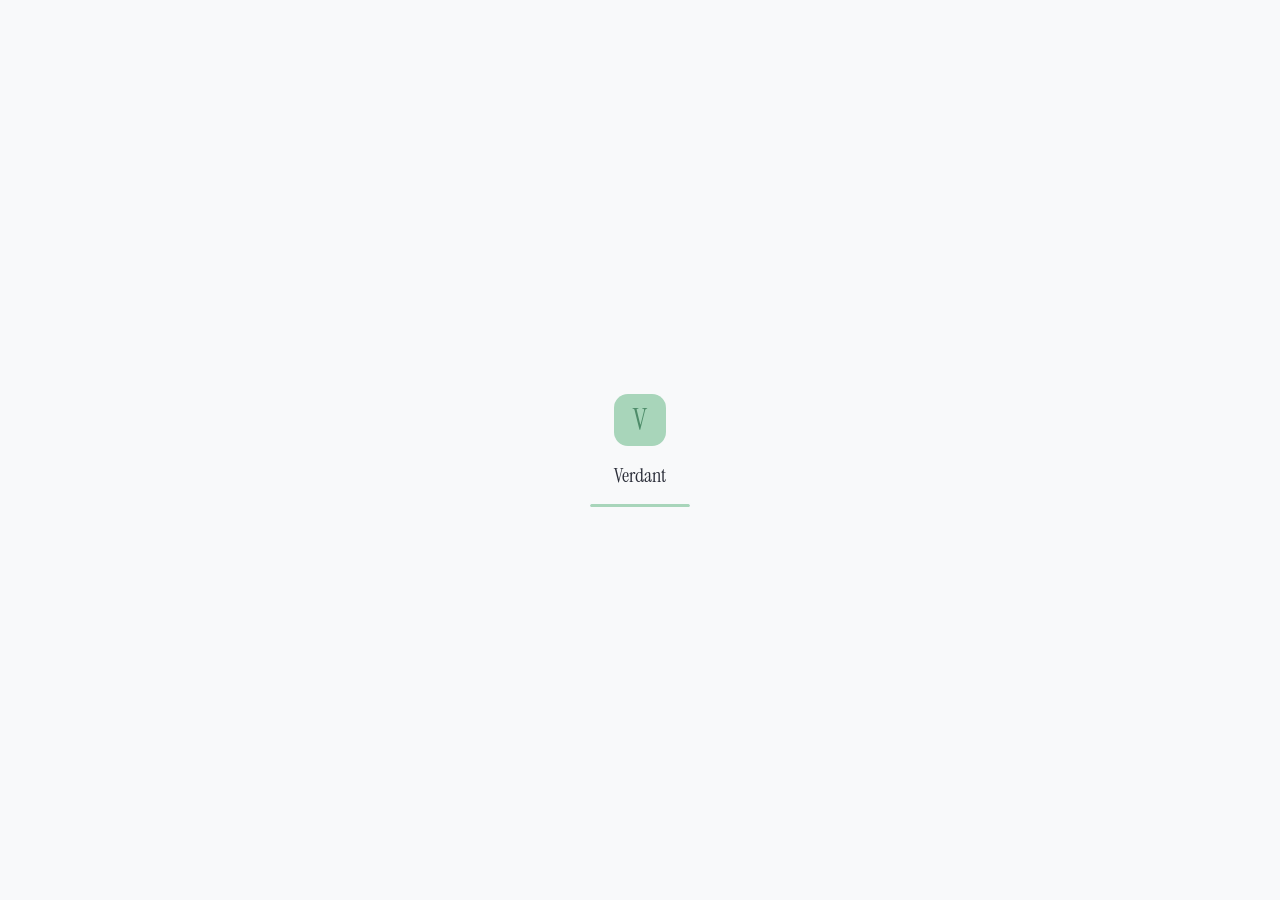
==== commit 6e6b3ac6: "Update verdant-savings-tracker.html" ====
--- a/verdant-savings-tracker.html
+++ b/verdant-savings-tracker.html
@@ -1,1977 +1,1061 @@
 <!DOCTYPE html>
-<html lang="en">
+<html lang="my">
 <head>
-  <meta charset="UTF-8" />
-  <meta name="viewport" content="width=device-width, initial-scale=1.0" />
-  <title>Verdant — Personal Savings Tracker</title>
-  <!-- Google Fonts: Instrument Serif (display) + DM Sans (body) for a premium, editorial feel -->
-  <link rel="preconnect" href="https://fonts.googleapis.com" />
-  <link rel="preconnect" href="https://fonts.gstatic.com" crossorigin />
-  <link href="https://fonts.googleapis.com/css2?family=DM+Sans:ital,opsz,wght@0,9..40,300;0,9..40,400;0,9..40,500;1,9..40,300&family=Instrument+Serif:ital@0;1&display=swap" rel="stylesheet" />
-  <style>
-/* ============================================================
-   VERDANT — Personal Savings Tracker
-   style.css
-   
-   Color Palette:
-     Sage Green:   #A8D5BA  (accent / active states)
-     Sage Light:   #E8F5EE  (soft fills)
-     Sage Dark:    #5C9E78  (hover, dark accents)
-     Cream White:  #F8F9FA  (page background)
-     Card White:   #FFFFFF  (card surfaces)
-     Charcoal:     #2C2F3A  (primary text)
-     Muted Grey:   #6B7280  (secondary text)
-     Border:       #E5E9EF  (subtle borders)
-     Warning:      #F59E0B  (yellow accents)
-     Danger:       #EF4444  (red withdrawals)
-   ============================================================ */
-
-/* ── Reset & Base ── */
-*, *::before, *::after { box-sizing: border-box; margin: 0; padding: 0; }
-
-:root {
-  --sage:        #A8D5BA;
-  --sage-light:  #E8F5EE;
-  --sage-mid:    #78BF97;
-  --sage-dark:   #4E8C6A;
-  --cream:       #F8F9FA;
-  --white:       #FFFFFF;
-  --charcoal:    #2C2F3A;
-  --text-muted:  #6B7280;
-  --text-hint:   #9CA3AF;
-  --border:      #E5E9EF;
-  --border-dark: #D1D8E0;
-  --warning:     #F59E0B;
-  --danger:      #EF4444;
-  --danger-soft: #FEE2E2;
-  --sidebar-w:   240px;
-  --radius-sm:   8px;
-  --radius-md:   12px;
-  --radius-lg:   16px;
-  --radius-xl:   24px;
-  --shadow-sm:   0 1px 4px rgba(44,47,58,0.06), 0 2px 12px rgba(44,47,58,0.04);
-  --shadow-md:   0 4px 16px rgba(44,47,58,0.08), 0 1px 4px rgba(44,47,58,0.04);
-  --shadow-lg:   0 8px 32px rgba(44,47,58,0.10);
-  --transition:  all 0.2s cubic-bezier(0.4, 0, 0.2, 1);
-}
-
-html { font-size: 16px; scroll-behavior: smooth; }
-
-body {
-  font-family: 'DM Sans', system-ui, sans-serif;
-  background: var(--cream);
-  color: var(--charcoal);
-  display: flex;
-  min-height: 100vh;
-  line-height: 1.6;
-  -webkit-font-smoothing: antialiased;
-}
-
-/* ── Scrollbar ── */
-::-webkit-scrollbar { width: 5px; height: 5px; }
-::-webkit-scrollbar-track { background: transparent; }
-::-webkit-scrollbar-thumb { background: var(--border-dark); border-radius: 99px; }
-
-/* ============================================================
-   SIDEBAR
-   ============================================================ */
-.sidebar {
-  position: fixed;
-  top: 0; left: 0;
-  width: var(--sidebar-w);
-  height: 100vh;
-  background: var(--white);
-  border-right: 1px solid var(--border);
-  display: flex;
-  flex-direction: column;
-  padding: 28px 16px;
-  z-index: 200;
-  transition: transform 0.3s cubic-bezier(0.4, 0, 0.2, 1);
-}
-
-/* Logo mark */
-.sidebar-logo {
-  display: flex;
-  align-items: center;
-  gap: 10px;
-  padding: 0 8px;
-  margin-bottom: 36px;
-}
-.logo-mark {
-  width: 34px; height: 34px;
-  background: var(--sage);
-  border-radius: 10px;
-  display: flex;
-  align-items: center;
-  justify-content: center;
-  font-family: 'Instrument Serif', serif;
-  font-size: 20px;
-  color: var(--sage-dark);
-  font-weight: 400;
-  flex-shrink: 0;
-}
-.logo-text {
-  font-family: 'Instrument Serif', serif;
-  font-size: 20px;
-  color: var(--charcoal);
-  letter-spacing: -0.3px;
-}
-
-/* Nav items */
-.sidebar-nav {
-  display: flex;
-  flex-direction: column;
-  gap: 4px;
-  flex: 1;
-}
-.nav-item {
-  display: flex;
-  align-items: center;
-  gap: 10px;
-  padding: 10px 12px;
-  border-radius: var(--radius-md);
-  text-decoration: none;
-  color: var(--text-muted);
-  font-size: 14px;
-  font-weight: 400;
-  transition: var(--transition);
-  cursor: pointer;
-}
-.nav-item:hover {
-  background: var(--sage-light);
-  color: var(--sage-dark);
-}
-.nav-item.active {
-  background: var(--sage-light);
-  color: var(--sage-dark);
-  font-weight: 500;
-}
-.nav-item.active .nav-icon { stroke: var(--sage-dark); }
-.nav-icon {
-  width: 18px; height: 18px;
-  stroke: var(--text-hint);
-  flex-shrink: 0;
-  transition: var(--transition);
-}
-.nav-item:hover .nav-icon { stroke: var(--sage-dark); }
-
-/* Profile at bottom of sidebar */
-.sidebar-profile {
-  display: flex;
-  align-items: center;
-  gap: 10px;
-  padding: 12px;
-  border-radius: var(--radius-md);
-  border: 1px solid var(--border);
-  margin-top: 16px;
-}
-.avatar {
-  width: 36px; height: 36px;
-  border-radius: 50%;
-  background: var(--sage);
-  display: flex; align-items: center; justify-content: center;
-  font-size: 13px; font-weight: 500;
-  color: var(--sage-dark);
-  flex-shrink: 0;
-}
-.profile-info { display: flex; flex-direction: column; gap: 1px; }
-.profile-name { font-size: 13px; font-weight: 500; color: var(--charcoal); }
-.profile-plan { font-size: 11px; color: var(--sage-dark); }
-
-/* ============================================================
-   MAIN CONTENT
-   ============================================================ */
-.main-content {
-  margin-left: var(--sidebar-w);
-  flex: 1;
-  display: flex;
-  flex-direction: column;
-  min-height: 100vh;
-  max-width: calc(100vw - var(--sidebar-w));
-}
-
-/* ── Topbar ── */
-.topbar {
-  display: flex;
-  align-items: center;
-  gap: 16px;
-  padding: 16px 32px;
-  background: var(--white);
-  border-bottom: 1px solid var(--border);
-  position: sticky;
-  top: 0;
-  z-index: 100;
-}
-.topbar-title {
-  font-size: 15px;
-  font-weight: 500;
-  color: var(--charcoal);
-  flex: 1;
-}
-.topbar-date {
-  font-size: 13px;
-  color: var(--text-muted);
-}
-.add-btn {
-  display: flex; align-items: center; gap: 6px;
-  background: var(--sage);
-  color: var(--sage-dark);
-  border: none;
-  border-radius: var(--radius-md);
-  padding: 9px 16px;
-  font-size: 13px;
-  font-weight: 500;
-  cursor: pointer;
-  transition: var(--transition);
-  font-family: inherit;
-}
-.add-btn svg { width: 14px; height: 14px; }
-.add-btn:hover { background: var(--sage-mid); transform: translateY(-1px); }
-.mobile-menu-btn {
-  display: none;
-  background: none; border: none; cursor: pointer;
-  padding: 4px; color: var(--charcoal);
-}
-.mobile-menu-btn svg { width: 22px; height: 22px; }
-
-/* ── Sections ── */
-.section {
-  display: none;
-  padding: 32px 32px 48px;
-  animation: fadeUp 0.3s ease;
-}
-.section.active { display: block; }
-
-@keyframes fadeUp {
-  from { opacity: 0; transform: translateY(8px); }
-  to   { opacity: 1; transform: translateY(0); }
-}
-
-/* Greeting */
-.section-greeting { margin-bottom: 28px; }
-.section-greeting h1 {
-  font-family: 'Instrument Serif', serif;
-  font-size: 28px;
-  font-weight: 400;
-  color: var(--charcoal);
-  line-height: 1.2;
-  letter-spacing: -0.5px;
-  margin-bottom: 6px;
-}
-.section-greeting p { font-size: 14px; color: var(--text-muted); }
-
-/* ── KPI Cards ── */
-.kpi-grid {
-  display: grid;
-  grid-template-columns: repeat(auto-fit, minmax(200px, 1fr));
-  gap: 16px;
-  margin-bottom: 24px;
-}
-.kpi-card {
-  background: var(--white);
-  border: 1px solid var(--border);
-  border-radius: var(--radius-lg);
-  padding: 20px 22px;
-  box-shadow: var(--shadow-sm);
-  transition: var(--transition);
-}
-.kpi-card:hover { box-shadow: var(--shadow-md); transform: translateY(-2px); }
-.kpi-card.kpi-accent {
-  background: linear-gradient(135deg, var(--sage) 0%, var(--sage-mid) 100%);
-  border-color: var(--sage-mid);
-}
-.kpi-label {
-  font-size: 12px;
-  font-weight: 500;
-  text-transform: uppercase;
-  letter-spacing: 0.6px;
-  color: var(--text-muted);
-  margin-bottom: 8px;
-}
-.kpi-accent .kpi-label { color: var(--sage-dark); }
-.kpi-value {
-  font-family: 'Instrument Serif', serif;
-  font-size: 28px;
-  color: var(--charcoal);
-  line-height: 1;
-  margin-bottom: 8px;
-  letter-spacing: -0.5px;
-}
-.kpi-accent .kpi-value { color: var(--sage-dark); }
-.kpi-trend { font-size: 12px; color: var(--text-muted); }
-.kpi-trend.positive { color: var(--sage-dark); }
-.kpi-accent .kpi-trend { color: var(--sage-dark); opacity: 0.8; }
-
-/* ── Cards ── */
-.card {
-  background: var(--white);
-  border: 1px solid var(--border);
-  border-radius: var(--radius-lg);
-  padding: 24px;
-  box-shadow: var(--shadow-sm);
-  margin-bottom: 24px;
-  transition: var(--transition);
-}
-.card:last-child { margin-bottom: 0; }
-.card-header {
-  display: flex;
-  align-items: center;
-  justify-content: space-between;
-  margin-bottom: 20px;
-  gap: 12px;
-}
-.card-title {
-  font-size: 15px;
-  font-weight: 500;
-  color: var(--charcoal);
-}
-.card-badge {
-  font-size: 11px;
-  font-weight: 500;
-  background: var(--sage-light);
-  color: var(--sage-dark);
-  padding: 3px 10px;
-  border-radius: 99px;
-}
-.card-link {
-  font-size: 13px;
-  color: var(--sage-dark);
-  text-decoration: none;
-  font-weight: 500;
-  transition: var(--transition);
-  white-space: nowrap;
-}
-.card-link:hover { color: var(--sage-mid); }
-
-/* ── Dashboard Grid ── */
-.dashboard-grid {
-  display: grid;
-  grid-template-columns: 1fr 1fr;
-  gap: 24px;
-  margin-bottom: 24px;
-}
-
-/* ── Monthly Progress Bars ── */
-.progress-bars {
-  display: flex;
-  flex-direction: column;
-  gap: 14px;
-}
-.progress-month {
-  display: grid;
-  grid-template-columns: 36px 1fr 60px;
-  align-items: center;
-  gap: 12px;
-}
-.progress-month-label {
-  font-size: 12px;
-  color: var(--text-muted);
-  font-weight: 500;
-}
-.progress-track {
-  height: 8px;
-  background: var(--cream);
-  border-radius: 99px;
-  overflow: hidden;
-}
-.progress-fill {
-  height: 100%;
-  border-radius: 99px;
-  background: linear-gradient(90deg, var(--sage) 0%, var(--sage-mid) 100%);
-  transition: width 0.8s cubic-bezier(0.4, 0, 0.2, 1);
-}
-.progress-amount {
-  font-size: 12px;
-  color: var(--charcoal);
-  font-weight: 500;
-  text-align: right;
-}
-
-/* ── Goal List (Snapshot) ── */
-.goal-list { display: flex; flex-direction: column; gap: 14px; }
-.goal-item {
-  border-radius: var(--radius-md);
-  border: 1px solid var(--border);
-  padding: 14px 16px;
-}
-.goal-item-header {
-  display: flex;
-  justify-content: space-between;
-  align-items: flex-start;
-  margin-bottom: 10px;
-  gap: 8px;
-}
-.goal-item-name { font-size: 13px; font-weight: 500; color: var(--charcoal); }
-.goal-item-pct {
-  font-size: 12px;
-  font-weight: 500;
-  color: var(--sage-dark);
-  white-space: nowrap;
-}
-.goal-item-amounts {
-  display: flex;
-  justify-content: space-between;
-  font-size: 11px;
-  color: var(--text-muted);
-  margin-top: 6px;
-}
-.goal-track {
-  height: 6px;
-  background: var(--cream);
-  border-radius: 99px;
-  overflow: hidden;
-}
-.goal-fill {
-  height: 100%;
-  border-radius: 99px;
-  background: linear-gradient(90deg, var(--sage) 0%, var(--sage-mid) 100%);
-  transition: width 0.8s cubic-bezier(0.4, 0, 0.2, 1);
-}
-
-/* ── Transactions ── */
-.tx-list { display: flex; flex-direction: column; gap: 2px; }
-.tx-list-full { max-height: 500px; overflow-y: auto; }
-.tx-row {
-  display: grid;
-  grid-template-columns: 40px 1fr auto;
-  align-items: center;
-  gap: 12px;
-  padding: 12px 8px;
-  border-radius: var(--radius-sm);
-  transition: var(--transition);
-}
-.tx-row:hover { background: var(--cream); }
-.tx-icon {
-  width: 36px; height: 36px;
-  border-radius: 10px;
-  display: flex; align-items: center; justify-content: center;
-  font-size: 15px;
-  flex-shrink: 0;
-}
-.tx-icon.deposit { background: var(--sage-light); }
-.tx-icon.withdrawal { background: var(--danger-soft); }
-.tx-info {}
-.tx-note { font-size: 13px; font-weight: 500; color: var(--charcoal); }
-.tx-date { font-size: 11px; color: var(--text-muted); margin-top: 2px; }
-.tx-amount { font-size: 14px; font-weight: 500; text-align: right; }
-.tx-amount.deposit { color: var(--sage-dark); }
-.tx-amount.withdrawal { color: var(--danger); }
-
-/* ── Filter row ── */
-.filter-row select {
-  border: 1px solid var(--border);
-  border-radius: var(--radius-sm);
-  padding: 6px 10px;
-  font-size: 13px;
-  color: var(--charcoal);
-  background: var(--white);
-  font-family: inherit;
-  cursor: pointer;
-  outline: none;
-  transition: var(--transition);
-}
-.filter-row select:focus { border-color: var(--sage); }
-
-/* ============================================================
-   GOALS SECTION
-   ============================================================ */
+<meta charset="UTF-8"/>
+<meta name="viewport" content="width=device-width, initial-scale=1.0, user-scalable=no"/>
+<title>Verdant — ငွေစု မှတ်တမ်း</title>
+<link rel="preconnect" href="https://fonts.googleapis.com"/>
+<link rel="preconnect" href="https://fonts.gstatic.com" crossorigin/>
+<link href="https://fonts.googleapis.com/css2?family=DM+Sans:opsz,wght@9..40,300;9..40,400;9..40,500&family=Instrument+Serif:ital@0;1&display=swap" rel="stylesheet"/>
+<!-- PWA Meta Tags -->
+<link rel="manifest" href="manifest.json"/>
+<meta name="theme-color" content="#A8D5BA"/>
+<meta name="mobile-web-app-capable" content="yes"/>
+<meta name="apple-mobile-web-app-capable" content="yes"/>
+<meta name="apple-mobile-web-app-status-bar-style" content="default"/>
+<meta name="apple-mobile-web-app-title" content="Verdant"/>
+<link rel="apple-touch-icon" href="icon-192.png"/>
+<script src="https://cdn.jsdelivr.net/npm/@supabase/supabase-js@2"></script>
+<style>
+*,*::before,*::after{box-sizing:border-box;margin:0;padding:0}
+:root{
+  --sage:#A8D5BA;--sage-light:#E8F5EE;--sage-mid:#78BF97;--sage-dark:#4E8C6A;
+  --cream:#F8F9FA;--white:#FFFFFF;--charcoal:#2C2F3A;
+  --muted:#6B7280;--hint:#9CA3AF;--border:#E5E9EF;--border-dark:#D1D8E0;
+  --danger:#EF4444;--danger-soft:#FEE2E2;
+  --sidebar-w:240px;
+  --r-sm:8px;--r-md:12px;--r-lg:16px;--r-xl:24px;
+  --sh-sm:0 1px 4px rgba(44,47,58,.06),0 2px 12px rgba(44,47,58,.04);
+  --sh-md:0 4px 16px rgba(44,47,58,.08);
+  --sh-lg:0 8px 32px rgba(44,47,58,.14);
+  --t:all .2s cubic-bezier(.4,0,.2,1);
+}
+html{font-size:16px}
+body{font-family:'DM Sans',system-ui,sans-serif;background:var(--cream);color:var(--charcoal);display:flex;min-height:100vh;-webkit-font-smoothing:antialiased}
+::-webkit-scrollbar{width:5px}
+::-webkit-scrollbar-thumb{background:var(--border-dark);border-radius:99px}
+
+/* ══ LOADING ══ */
+#loadingScreen{position:fixed;inset:0;display:flex;align-items:center;justify-content:center;background:var(--cream);z-index:9999;flex-direction:column;gap:16px}
+.load-mark{width:52px;height:52px;background:var(--sage);border-radius:14px;display:flex;align-items:center;justify-content:center;font-family:'Instrument Serif',serif;font-size:30px;color:var(--sage-dark)}
+.load-text{font-family:'Instrument Serif',serif;font-size:20px;color:var(--charcoal)}
+.load-bar{width:100px;height:3px;background:var(--border);border-radius:99px;overflow:hidden}
+.load-fill{height:100%;background:var(--sage);border-radius:99px;animation:loadAnim 1.4s ease infinite}
+@keyframes loadAnim{0%{width:0;margin-left:0}50%{width:100%;margin-left:0}100%{width:0;margin-left:100%}}
+
+/* ══ AUTH ══ */
+#authScreen{display:none;align-items:center;justify-content:center;width:100vw;min-height:100vh;background:var(--cream);padding:20px}
+.auth-card{background:var(--white);border:1px solid var(--border);border-radius:var(--r-xl);box-shadow:var(--sh-lg);width:100%;max-width:400px;padding:36px 32px;animation:fadeUp .3s ease}
+.auth-logo{display:flex;align-items:center;gap:10px;margin-bottom:28px}
+.auth-logo-mark{width:38px;height:38px;background:var(--sage);border-radius:11px;display:flex;align-items:center;justify-content:center;font-family:'Instrument Serif',serif;font-size:22px;color:var(--sage-dark)}
+.auth-logo-text{font-family:'Instrument Serif',serif;font-size:22px;color:var(--charcoal)}
+.auth-title{font-family:'Instrument Serif',serif;font-size:24px;font-weight:400;color:var(--charcoal);margin-bottom:4px}
+.auth-sub{font-size:13px;color:var(--muted);margin-bottom:24px}
+.auth-tabs{display:flex;gap:0;margin-bottom:20px;border:1px solid var(--border);border-radius:var(--r-md);padding:3px}
+.auth-tab{flex:1;padding:8px;border:none;background:transparent;font-family:inherit;font-size:13px;font-weight:500;color:var(--muted);border-radius:9px;cursor:pointer;transition:var(--t)}
+.auth-tab.active{background:var(--sage);color:var(--sage-dark)}
+.auth-field{display:flex;flex-direction:column;gap:5px;margin-bottom:14px}
+.auth-field label{font-size:12px;font-weight:500;color:var(--muted)}
+.auth-field input{border:1px solid var(--border);border-radius:var(--r-sm);padding:11px 14px;font-size:14px;color:var(--charcoal);background:var(--white);font-family:inherit;outline:none;transition:var(--t)}
+.auth-field input:focus{border-color:var(--sage);box-shadow:0 0 0 3px rgba(168,213,186,.2)}
+.auth-btn{width:100%;background:var(--sage);color:var(--sage-dark);border:none;border-radius:var(--r-md);padding:13px;font-size:14px;font-weight:500;cursor:pointer;font-family:inherit;transition:var(--t);margin-top:4px}
+.auth-btn:hover{background:var(--sage-mid)}
+.auth-btn:disabled{opacity:.6;cursor:not-allowed}
+.auth-msg{font-size:13px;padding:10px 14px;border-radius:var(--r-sm);margin-bottom:12px;display:none}
+.auth-msg.error{background:var(--danger-soft);color:var(--danger);display:block}
+.auth-msg.success{background:var(--sage-light);color:var(--sage-dark);display:block}
+
+/* ══ APP LAYOUT ══ */
+#appScreen{display:none;width:100%}
+#appScreen.show{display:flex}
+
+.sidebar{position:fixed;top:0;left:0;width:var(--sidebar-w);height:100vh;background:var(--white);border-right:1px solid var(--border);display:flex;flex-direction:column;padding:24px 16px;z-index:200;transition:transform .3s cubic-bezier(.4,0,.2,1)}
+.sidebar-logo{display:flex;align-items:center;gap:10px;padding:0 8px;margin-bottom:32px}
+.logo-mark{width:32px;height:32px;background:var(--sage);border-radius:10px;display:flex;align-items:center;justify-content:center;font-family:'Instrument Serif',serif;font-size:18px;color:var(--sage-dark);flex-shrink:0}
+.logo-text{font-family:'Instrument Serif',serif;font-size:19px;color:var(--charcoal)}
+.sidebar-nav{display:flex;flex-direction:column;gap:3px;flex:1}
+.nav-item{display:flex;align-items:center;gap:10px;padding:10px 12px;border-radius:var(--r-md);text-decoration:none;color:var(--muted);font-size:14px;cursor:pointer;transition:var(--t)}
+.nav-item:hover,.nav-item.active{background:var(--sage-light);color:var(--sage-dark)}
+.nav-item.active{font-weight:500}
+.nav-icon{width:17px;height:17px;stroke:var(--hint);flex-shrink:0;transition:var(--t);fill:none}
+.nav-item:hover .nav-icon,.nav-item.active .nav-icon{stroke:var(--sage-dark)}
+
+/* Profile area in sidebar */
+.sidebar-profile{display:flex;align-items:center;gap:10px;padding:12px;border-radius:var(--r-md);border:1px solid var(--border);margin-top:12px;cursor:pointer;transition:var(--t)}
+.sidebar-profile:hover{border-color:var(--sage)}
+.avatar-wrap{position:relative;flex-shrink:0}
+.avatar{width:36px;height:36px;border-radius:50%;background:var(--sage);display:flex;align-items:center;justify-content:center;font-size:13px;font-weight:500;color:var(--sage-dark);overflow:hidden}
+.avatar img{width:100%;height:100%;object-fit:cover}
+.avatar-edit{position:absolute;bottom:-2px;right:-2px;width:16px;height:16px;background:var(--sage-dark);border-radius:50%;display:flex;align-items:center;justify-content:center;font-size:9px;color:white;cursor:pointer;border:1.5px solid white}
+.profile-info{display:flex;flex-direction:column;gap:1px;overflow:hidden;flex:1}
+.profile-name{font-size:13px;font-weight:500;color:var(--charcoal);white-space:nowrap;overflow:hidden;text-overflow:ellipsis}
+.profile-email{font-size:11px;color:var(--muted);white-space:nowrap;overflow:hidden;text-overflow:ellipsis}
+.logout-btn{background:none;border:none;cursor:pointer;color:var(--hint);font-size:16px;flex-shrink:0;transition:var(--t)}
+.logout-btn:hover{color:var(--danger)}
+
+/* Hidden file input */
+#avatarInput{display:none}
+
+.main-content{margin-left:var(--sidebar-w);flex:1;display:flex;flex-direction:column;min-height:100vh;max-width:calc(100vw - var(--sidebar-w))}
+.topbar{display:flex;align-items:center;gap:12px;padding:14px 28px;background:var(--white);border-bottom:1px solid var(--border);position:sticky;top:0;z-index:100}
+.topbar-title{font-size:15px;font-weight:500;color:var(--charcoal);flex:1}
+.topbar-date{font-size:12px;color:var(--muted)}
+.add-btn{display:flex;align-items:center;gap:6px;background:var(--sage);color:var(--sage-dark);border:none;border-radius:var(--r-md);padding:9px 15px;font-size:13px;font-weight:500;cursor:pointer;transition:var(--t);font-family:inherit;white-space:nowrap}
+.add-btn:hover{background:var(--sage-mid);transform:translateY(-1px)}
+.add-btn svg{width:14px;height:14px;stroke:var(--sage-dark);fill:none;stroke-width:2.5}
+.mobile-menu-btn{display:none;background:none;border:none;cursor:pointer;padding:4px;color:var(--charcoal)}
+.mobile-menu-btn svg{width:22px;height:22px;stroke:currentColor;fill:none;stroke-width:2}
+
+/* Sections */
+.section{display:none;padding:28px 28px 48px;animation:fadeUp .3s ease}
+.section.active{display:block}
+@keyframes fadeUp{from{opacity:0;transform:translateY(8px)}to{opacity:1;transform:translateY(0)}}
+.section-greeting{margin-bottom:24px}
+.section-greeting h1{font-family:'Instrument Serif',serif;font-size:26px;font-weight:400;color:var(--charcoal);line-height:1.2;margin-bottom:4px}
+.section-greeting p{font-size:13px;color:var(--muted)}
+
+/* KPI cards */
+.kpi-grid{display:grid;grid-template-columns:repeat(auto-fit,minmax(180px,1fr));gap:14px;margin-bottom:20px}
+.kpi-card{background:var(--white);border:1px solid var(--border);border-radius:var(--r-lg);padding:18px 20px;box-shadow:var(--sh-sm);transition:var(--t)}
+.kpi-card:hover{box-shadow:var(--sh-md);transform:translateY(-2px)}
+.kpi-accent{background:linear-gradient(135deg,var(--sage) 0%,var(--sage-mid) 100%);border-color:var(--sage-mid)}
+.kpi-label{font-size:11px;font-weight:500;text-transform:uppercase;letter-spacing:.6px;color:var(--muted);margin-bottom:7px}
+.kpi-accent .kpi-label{color:var(--sage-dark)}
+.kpi-value{font-family:'Instrument Serif',serif;font-size:26px;color:var(--charcoal);line-height:1;margin-bottom:6px}
+.kpi-accent .kpi-value{color:var(--sage-dark)}
+.kpi-trend{font-size:11px;color:var(--muted)}
+.kpi-trend.pos{color:var(--sage-dark)}
+.kpi-accent .kpi-trend{color:var(--sage-dark);opacity:.8}
+
+/* Cards */
+.card{background:var(--white);border:1px solid var(--border);border-radius:var(--r-lg);padding:22px;box-shadow:var(--sh-sm);margin-bottom:20px}
+.card:last-child{margin-bottom:0}
+.card-header{display:flex;align-items:center;justify-content:space-between;margin-bottom:18px;gap:10px}
+.card-title{font-size:14px;font-weight:500;color:var(--charcoal)}
+.card-badge{font-size:11px;font-weight:500;background:var(--sage-light);color:var(--sage-dark);padding:3px 9px;border-radius:99px}
+.card-link{font-size:12px;color:var(--sage-dark);text-decoration:none;font-weight:500;transition:var(--t)}
+
+/* Dashboard grid */
+.dash-grid{display:grid;grid-template-columns:1fr 1fr;gap:20px;margin-bottom:20px}
+
+/* Progress bars */
+.progress-bars{display:flex;flex-direction:column;gap:12px}
+.progress-row{display:grid;grid-template-columns:32px 1fr 54px;align-items:center;gap:10px}
+.progress-lbl{font-size:11px;color:var(--muted);font-weight:500}
+.progress-track{height:7px;background:var(--cream);border-radius:99px;overflow:hidden}
+.progress-fill{height:100%;border-radius:99px;background:linear-gradient(90deg,var(--sage),var(--sage-mid));transition:width .8s cubic-bezier(.4,0,.2,1)}
+.progress-amt{font-size:11px;color:var(--charcoal);font-weight:500;text-align:right}
+
+/* Goal snapshot */
+.goal-list{display:flex;flex-direction:column;gap:12px}
+.goal-item{border:1px solid var(--border);border-radius:var(--r-md);padding:12px 14px}
+.goal-item-top{display:flex;justify-content:space-between;margin-bottom:8px}
+.goal-item-name{font-size:13px;font-weight:500;color:var(--charcoal)}
+.goal-item-pct{font-size:12px;font-weight:500;color:var(--sage-dark)}
+.goal-track{height:5px;background:var(--cream);border-radius:99px;overflow:hidden}
+.goal-fill{height:100%;border-radius:99px;background:linear-gradient(90deg,var(--sage),var(--sage-mid));transition:width .8s ease}
+.goal-amounts{display:flex;justify-content:space-between;font-size:11px;color:var(--muted);margin-top:5px}
+
+/* Transactions */
+.tx-list{display:flex;flex-direction:column;gap:2px}
+.tx-scroll{max-height:460px;overflow-y:auto}
+.tx-row{display:grid;grid-template-columns:38px 1fr auto;align-items:center;gap:10px;padding:10px 6px;border-radius:var(--r-sm);transition:var(--t)}
+.tx-row:hover{background:var(--cream)}
+.tx-icon{width:34px;height:34px;border-radius:9px;display:flex;align-items:center;justify-content:center;font-size:14px;flex-shrink:0}
+.tx-icon.deposit{background:var(--sage-light)}
+.tx-icon.withdrawal{background:var(--danger-soft)}
+.tx-note{font-size:13px;font-weight:500;color:var(--charcoal)}
+.tx-date{font-size:11px;color:var(--muted);margin-top:1px}
+.tx-amt{font-size:13px;font-weight:500;text-align:right}
+.tx-amt.deposit{color:var(--sage-dark)}
+.tx-amt.withdrawal{color:var(--danger)}
+
+/* Filter */
+.filter-sel{border:1px solid var(--border);border-radius:var(--r-sm);padding:6px 10px;font-size:13px;color:var(--charcoal);background:var(--white);font-family:inherit;cursor:pointer;outline:none}
+.filter-sel:focus{border-color:var(--sage)}
+
+/* Goal cards */
+.goals-grid{display:grid;grid-template-columns:repeat(auto-fill,minmax(260px,1fr));gap:18px}
+.goal-card{background:var(--white);border:1px solid var(--border);border-radius:var(--r-lg);padding:18px;box-shadow:var(--sh-sm);transition:var(--t)}
+.goal-card:hover{box-shadow:var(--sh-md);transform:translateY(-2px)}
+.goal-card-emoji{font-size:26px;margin-bottom:8px;display:block}
+.goal-card-name{font-size:14px;font-weight:500;color:var(--charcoal);margin-bottom:3px}
+.goal-card-sub{font-size:11px;color:var(--muted);margin-bottom:12px}
+.goal-card-pct{font-family:'Instrument Serif',serif;font-size:19px;color:var(--sage-dark);float:right;line-height:1}
+.goal-card-amts{display:flex;justify-content:space-between;font-size:11px;color:var(--muted);margin-top:6px}
+.goal-card-amts strong{color:var(--charcoal)}
+.goal-card-actions{display:flex;gap:8px;margin-top:12px}
+.goal-act-btn{flex:1;border:1px solid var(--border);background:transparent;border-radius:var(--r-sm);padding:7px;font-size:12px;color:var(--muted);cursor:pointer;font-family:inherit;transition:var(--t)}
+.goal-act-btn:hover{border-color:var(--sage);color:var(--sage-dark);background:var(--sage-light)}
+.goal-act-btn.del:hover{border-color:var(--danger);color:var(--danger);background:var(--danger-soft)}
+
 /* Calculator */
-.calculator-card { margin-bottom: 24px; }
-.calculator-grid {
-  display: grid;
-  grid-template-columns: repeat(auto-fit, minmax(200px, 1fr));
-  gap: 16px;
-  margin-bottom: 20px;
-}
-.calc-field { display: flex; flex-direction: column; gap: 6px; }
-.calc-field label {
-  font-size: 12px;
-  font-weight: 500;
-  text-transform: uppercase;
-  letter-spacing: 0.5px;
-  color: var(--text-muted);
-}
-.calc-field input,
-.calc-field select {
-  border: 1px solid var(--border);
-  border-radius: var(--radius-sm);
-  padding: 10px 12px;
-  font-size: 14px;
-  color: var(--charcoal);
-  background: var(--white);
-  font-family: inherit;
-  outline: none;
-  transition: var(--transition);
-}
-.calc-field input:focus,
-.calc-field select:focus { border-color: var(--sage); box-shadow: 0 0 0 3px rgba(168,213,186,0.2); }
-
-/* Calculation result */
-.calc-result {
-  margin-top: 24px;
-  border-top: 1px solid var(--border);
-  padding-top: 24px;
-  animation: fadeUp 0.3s ease;
-}
-.calc-result-row {
-  display: grid;
-  grid-template-columns: repeat(auto-fit, minmax(120px, 1fr));
-  gap: 16px;
-  margin-bottom: 20px;
-}
-.calc-stat { display: flex; flex-direction: column; gap: 4px; }
-.calc-stat-label { font-size: 11px; text-transform: uppercase; letter-spacing: 0.5px; color: var(--text-muted); }
-.calc-stat-value { font-family: 'Instrument Serif', serif; font-size: 22px; color: var(--charcoal); }
-
-.calc-progress-bar {
-  height: 10px;
-  background: var(--cream);
-  border-radius: 99px;
-  overflow: hidden;
-  margin-bottom: 14px;
-}
-.calc-progress-fill {
-  height: 100%;
-  border-radius: 99px;
-  background: linear-gradient(90deg, var(--sage) 0%, var(--sage-mid) 100%);
-  width: 0%;
-  transition: width 0.8s cubic-bezier(0.4, 0, 0.2, 1);
-}
-.calc-message {
-  font-size: 13px;
-  color: var(--text-muted);
-  margin-bottom: 16px;
-  line-height: 1.5;
-}
-
-/* Goals Grid */
-.goals-grid {
-  display: grid;
-  grid-template-columns: repeat(auto-fill, minmax(280px, 1fr));
-  gap: 20px;
-}
-.goal-card {
-  background: var(--white);
-  border: 1px solid var(--border);
-  border-radius: var(--radius-lg);
-  padding: 20px;
-  box-shadow: var(--shadow-sm);
-  transition: var(--transition);
-}
-.goal-card:hover { box-shadow: var(--shadow-md); transform: translateY(-2px); }
-.goal-card-emoji { font-size: 28px; margin-bottom: 10px; display: block; }
-.goal-card-name { font-size: 15px; font-weight: 500; color: var(--charcoal); margin-bottom: 4px; }
-.goal-card-dates { font-size: 11px; color: var(--text-muted); margin-bottom: 14px; }
-.goal-card-amounts {
-  display: flex;
-  justify-content: space-between;
-  font-size: 12px;
-  color: var(--text-muted);
-  margin-top: 8px;
-}
-.goal-card-amounts strong { color: var(--charcoal); }
-.goal-card-pct {
-  font-family: 'Instrument Serif', serif;
-  font-size: 20px;
-  color: var(--sage-dark);
-  float: right;
-  line-height: 1;
-}
-.goal-card-actions {
-  display: flex;
-  gap: 8px;
-  margin-top: 14px;
-}
-.goal-action-btn {
-  flex: 1;
-  border: 1px solid var(--border);
-  background: transparent;
-  border-radius: var(--radius-sm);
-  padding: 7px;
-  font-size: 12px;
-  color: var(--text-muted);
-  cursor: pointer;
-  font-family: inherit;
-  transition: var(--transition);
-}
-.goal-action-btn:hover { border-color: var(--sage); color: var(--sage-dark); background: var(--sage-light); }
-.goal-action-btn.delete:hover { border-color: var(--danger); color: var(--danger); background: var(--danger-soft); }
-
-/* ============================================================
-   ANALYTICS SECTION
-   ============================================================ */
-.analytics-grid {
-  display: grid;
-  grid-template-columns: 1fr 1fr;
-  gap: 24px;
-  margin-bottom: 24px;
-}
-.analytics-card { margin-bottom: 0 !important; }
-
-/* Bar chart */
-.bar-chart {
-  display: flex;
-  align-items: flex-end;
-  gap: 10px;
-  height: 160px;
-  padding-top: 16px;
-}
-.bar-wrap {
-  flex: 1;
-  display: flex;
-  flex-direction: column;
-  align-items: center;
-  gap: 6px;
-  height: 100%;
-  justify-content: flex-end;
-}
-.bar {
-  width: 100%;
-  border-radius: 6px 6px 0 0;
-  background: var(--sage);
-  transition: height 0.6s cubic-bezier(0.4, 0, 0.2, 1);
-  position: relative;
-  cursor: pointer;
-}
-.bar:hover { background: var(--sage-mid); }
-.bar-label { font-size: 11px; color: var(--text-muted); font-weight: 500; }
-.bar-val { font-size: 10px; color: var(--sage-dark); font-weight: 500; }
-
-/* Donut chart (CSS-only) */
-.donut-chart-wrap { display: flex; flex-direction: column; gap: 12px; }
-.donut-legend-item {
-  display: flex;
-  align-items: center;
-  gap: 10px;
-}
-.donut-dot {
-  width: 10px; height: 10px;
-  border-radius: 50%;
-  flex-shrink: 0;
-}
-.donut-legend-name { font-size: 13px; color: var(--charcoal); flex: 1; }
-.donut-legend-val { font-size: 13px; font-weight: 500; color: var(--charcoal); }
-.donut-legend-pct { font-size: 11px; color: var(--text-muted); min-width: 36px; text-align: right; }
-
-/* Projection chart */
-.projection-chart {
-  overflow-x: auto;
-  padding-bottom: 8px;
-}
-.projection-grid {
-  display: grid;
-  grid-auto-flow: column;
-  grid-template-rows: 1fr auto;
-  gap: 0 8px;
-  min-width: 600px;
-  height: 140px;
-  align-items: end;
-}
-.proj-bar-wrap {
-  display: flex;
-  flex-direction: column;
-  align-items: center;
-  gap: 4px;
-  height: 100%;
-  justify-content: flex-end;
-}
-.proj-bar {
-  width: 28px;
-  border-radius: 4px 4px 0 0;
-  min-height: 4px;
-  transition: height 0.6s ease;
-}
-.proj-bar.actual { background: var(--sage); }
-.proj-bar.projected { background: var(--sage-light); border: 1px dashed var(--sage); }
-.proj-label { font-size: 10px; color: var(--text-muted); text-align: center; }
-.proj-legend {
-  display: flex;
-  gap: 20px;
-  margin-top: 12px;
-  justify-content: flex-end;
-}
-.proj-legend-item {
-  display: flex; align-items: center; gap: 6px;
-  font-size: 12px; color: var(--text-muted);
-}
-.proj-legend-dot { width: 10px; height: 10px; border-radius: 3px; flex-shrink: 0; }
-
-/* ============================================================
-   SETTINGS SECTION
-   ============================================================ */
-.settings-grid {
-  display: grid;
-  grid-template-columns: repeat(auto-fill, minmax(300px, 1fr));
-  gap: 24px;
-}
-.settings-grid .card { margin-bottom: 0; }
-.settings-form { display: flex; flex-direction: column; gap: 16px; }
-
-/* Toggle switches */
-.toggle-list { display: flex; flex-direction: column; gap: 16px; }
-.toggle-row {
-  display: flex;
-  align-items: center;
-  justify-content: space-between;
-  font-size: 14px;
-  color: var(--charcoal);
-}
-.toggle { position: relative; display: inline-block; width: 40px; height: 22px; }
-.toggle input { opacity: 0; width: 0; height: 0; }
-.slider {
-  position: absolute; inset: 0;
-  background: var(--border-dark);
-  border-radius: 99px;
-  cursor: pointer;
-  transition: var(--transition);
-}
-.slider::before {
-  content: '';
-  position: absolute;
-  width: 16px; height: 16px;
-  left: 3px; bottom: 3px;
-  background: white;
-  border-radius: 50%;
-  transition: var(--transition);
-}
-.toggle input:checked + .slider { background: var(--sage); }
-.toggle input:checked + .slider::before { transform: translateX(18px); }
-
-/* Backend info */
-.backend-note { font-size: 13px; color: var(--text-muted); margin-bottom: 14px; line-height: 1.6; }
-.code-block {
-  background: var(--cream);
-  border: 1px solid var(--border);
-  border-radius: var(--radius-sm);
-  padding: 14px 16px;
-  font-size: 12px;
-  line-height: 1.7;
-  overflow-x: auto;
-  font-family: 'Courier New', monospace;
-  color: var(--charcoal);
-}
-.code-block code { color: var(--charcoal); }
-
-/* ============================================================
-   BUTTONS
-   ============================================================ */
-.primary-btn {
-  background: var(--sage);
-  color: var(--sage-dark);
-  border: none;
-  border-radius: var(--radius-md);
-  padding: 11px 22px;
-  font-size: 14px;
-  font-weight: 500;
-  cursor: pointer;
-  font-family: inherit;
-  transition: var(--transition);
-  display: inline-flex;
-  align-items: center;
-  gap: 6px;
-}
-.primary-btn:hover { background: var(--sage-mid); transform: translateY(-1px); }
-
-.secondary-btn {
-  background: transparent;
-  color: var(--text-muted);
-  border: 1px solid var(--border);
-  border-radius: var(--radius-md);
-  padding: 11px 22px;
-  font-size: 14px;
-  cursor: pointer;
-  font-family: inherit;
-  transition: var(--transition);
-}
-.secondary-btn:hover { border-color: var(--border-dark); color: var(--charcoal); }
-
-/* ============================================================
-   MODAL
-   ============================================================ */
-.modal-overlay {
-  display: none;
-  position: fixed; inset: 0;
-  background: rgba(44,47,58,0.4);
-  backdrop-filter: blur(3px);
-  z-index: 500;
-  align-items: center;
-  justify-content: center;
-  padding: 16px;
-}
-.modal-overlay.open { display: flex; }
-.modal {
-  background: var(--white);
-  border-radius: var(--radius-xl);
-  box-shadow: var(--shadow-lg);
-  width: 100%;
-  max-width: 440px;
-  animation: fadeUp 0.25s ease;
-}
-.modal-header {
-  display: flex;
-  align-items: center;
-  justify-content: space-between;
-  padding: 22px 24px 18px;
-  border-bottom: 1px solid var(--border);
-}
-.modal-header h2 {
-  font-family: 'Instrument Serif', serif;
-  font-size: 20px;
-  font-weight: 400;
-  color: var(--charcoal);
-}
-.modal-close {
-  background: none; border: none;
-  font-size: 22px; color: var(--text-muted);
-  cursor: pointer; line-height: 1;
-  transition: var(--transition);
-}
-.modal-close:hover { color: var(--charcoal); }
-.modal-body {
-  padding: 20px 24px;
-  display: flex;
-  flex-direction: column;
-  gap: 16px;
-}
-.modal-footer {
-  display: flex;
-  gap: 12px;
-  padding: 16px 24px 22px;
-  justify-content: flex-end;
-}
-
-/* ============================================================
-   TOAST
-   ============================================================ */
-.toast {
-  position: fixed;
-  bottom: 28px; right: 28px;
-  background: var(--charcoal);
-  color: #fff;
-  font-size: 13px;
-  font-weight: 500;
-  padding: 12px 20px;
-  border-radius: var(--radius-md);
-  box-shadow: var(--shadow-lg);
-  z-index: 1000;
-  opacity: 0;
-  transform: translateY(8px);
-  pointer-events: none;
-  transition: opacity 0.25s ease, transform 0.25s ease;
-}
-.toast.show { opacity: 1; transform: translateY(0); }
-
-/* ============================================================
-   MOBILE OVERLAY
-   ============================================================ */
-.sidebar-overlay {
-  display: none;
-  position: fixed; inset: 0;
-  background: rgba(44,47,58,0.4);
-  z-index: 150;
-}
-
-/* ============================================================
-   RESPONSIVE — Tablet & Mobile
-   ============================================================ */
-@media (max-width: 900px) {
-  .dashboard-grid,
-  .analytics-grid { grid-template-columns: 1fr; }
-}
-
-@media (max-width: 720px) {
-  :root { --sidebar-w: 0px; }
-
-  .sidebar {
-    width: 240px;
-    transform: translateX(-100%);
-  }
-  .sidebar.open {
-    transform: translateX(0);
-    box-shadow: var(--shadow-lg);
-  }
-  .sidebar-overlay.open { display: block; }
-
-  .main-content { margin-left: 0; max-width: 100vw; }
-
-  .mobile-menu-btn { display: flex; }
-  .topbar { padding: 14px 16px; }
-  .topbar-date { display: none; }
-  .add-btn span { display: none; } /* icon only on small screens */
-
-  .section { padding: 20px 16px 40px; }
-  .section-greeting h1 { font-size: 22px; }
-
-  .kpi-grid { grid-template-columns: 1fr 1fr; gap: 12px; }
-  .kpi-value { font-size: 22px; }
-
-  .calculator-grid { grid-template-columns: 1fr; }
-  .goals-grid { grid-template-columns: 1fr; }
-  .settings-grid { grid-template-columns: 1fr; }
-
-  .modal { max-width: 100%; border-radius: var(--radius-lg) var(--radius-lg) 0 0; }
-  .modal-overlay { align-items: flex-end; }
-}
-
-@media (max-width: 440px) {
-  .kpi-grid { grid-template-columns: 1fr; }
-}
-
+.calc-grid{display:grid;grid-template-columns:repeat(auto-fit,minmax(180px,1fr));gap:14px;margin-bottom:18px}
+.calc-field{display:flex;flex-direction:column;gap:5px}
+.calc-field label{font-size:11px;font-weight:500;text-transform:uppercase;letter-spacing:.5px;color:var(--muted)}
+.calc-field input,.calc-field select{border:1px solid var(--border);border-radius:var(--r-sm);padding:10px 12px;font-size:14px;color:var(--charcoal);background:var(--white);font-family:inherit;outline:none;transition:var(--t)}
+.calc-field input:focus,.calc-field select:focus{border-color:var(--sage);box-shadow:0 0 0 3px rgba(168,213,186,.2)}
+.calc-result{margin-top:20px;border-top:1px solid var(--border);padding-top:20px;animation:fadeUp .3s ease}
+.calc-stats{display:grid;grid-template-columns:repeat(auto-fit,minmax(110px,1fr));gap:14px;margin-bottom:16px}
+.calc-stat-lbl{font-size:10px;text-transform:uppercase;letter-spacing:.5px;color:var(--muted)}
+.calc-stat-val{font-family:'Instrument Serif',serif;font-size:20px;color:var(--charcoal);margin-top:2px}
+.calc-bar{height:9px;background:var(--cream);border-radius:99px;overflow:hidden;margin-bottom:12px}
+.calc-bar-fill{height:100%;border-radius:99px;background:linear-gradient(90deg,var(--sage),var(--sage-mid));transition:width .8s ease}
+.calc-msg{font-size:13px;color:var(--muted);margin-bottom:14px;line-height:1.5}
+
+/* Analytics */
+.analytics-grid{display:grid;grid-template-columns:1fr 1fr;gap:20px;margin-bottom:20px}
+.analytics-grid .card{margin-bottom:0}
+.bar-chart{display:flex;align-items:flex-end;gap:8px;height:150px;padding-top:14px}
+.bar-wrap{flex:1;display:flex;flex-direction:column;align-items:center;gap:5px;height:100%;justify-content:flex-end}
+.bar{width:100%;border-radius:5px 5px 0 0;background:var(--sage);transition:height .6s ease;cursor:pointer;min-height:3px}
+.bar:hover{background:var(--sage-mid)}
+.bar-lbl{font-size:10px;color:var(--muted)}
+.bar-val{font-size:9px;color:var(--sage-dark);font-weight:500}
+.donut-wrap{display:flex;flex-direction:column;gap:10px}
+.donut-row{display:flex;align-items:center;gap:8px}
+.donut-dot{width:9px;height:9px;border-radius:50%;flex-shrink:0}
+.donut-name{font-size:13px;color:var(--charcoal);flex:1}
+.donut-val{font-size:12px;font-weight:500;color:var(--charcoal)}
+.donut-pct{font-size:11px;color:var(--muted);min-width:32px;text-align:right}
+
+/* Settings */
+.settings-grid{display:grid;grid-template-columns:repeat(auto-fill,minmax(280px,1fr));gap:20px}
+.settings-grid .card{margin-bottom:0}
+.settings-form{display:flex;flex-direction:column;gap:14px}
+.toggle-list{display:flex;flex-direction:column;gap:14px}
+.toggle-row{display:flex;align-items:center;justify-content:space-between;font-size:13px;color:var(--charcoal)}
+.toggle{position:relative;display:inline-block;width:38px;height:21px}
+.toggle input{opacity:0;width:0;height:0}
+.slider{position:absolute;inset:0;background:var(--border-dark);border-radius:99px;cursor:pointer;transition:var(--t)}
+.slider::before{content:'';position:absolute;width:15px;height:15px;left:3px;bottom:3px;background:white;border-radius:50%;transition:var(--t)}
+.toggle input:checked+.slider{background:var(--sage)}
+.toggle input:checked+.slider::before{transform:translateX(17px)}
+
+/* Buttons */
+.btn-primary{background:var(--sage);color:var(--sage-dark);border:none;border-radius:var(--r-md);padding:11px 20px;font-size:13px;font-weight:500;cursor:pointer;font-family:inherit;transition:var(--t);display:inline-flex;align-items:center;gap:6px}
+.btn-primary:hover{background:var(--sage-mid);transform:translateY(-1px)}
+.btn-primary:disabled{opacity:.6;cursor:not-allowed;transform:none}
+.btn-secondary{background:transparent;color:var(--muted);border:1px solid var(--border);border-radius:var(--r-md);padding:11px 20px;font-size:13px;cursor:pointer;font-family:inherit;transition:var(--t)}
+.btn-secondary:hover{border-color:var(--border-dark);color:var(--charcoal)}
+.btn-danger{background:var(--danger-soft);color:var(--danger);border:1px solid #FCA5A5;border-radius:var(--r-md);padding:11px 20px;font-size:13px;font-weight:500;cursor:pointer;font-family:inherit;transition:var(--t);width:100%}
+.btn-danger:hover{background:#FECACA}
+.btn-install{background:var(--sage-light);color:var(--sage-dark);border:1px solid var(--sage);border-radius:var(--r-md);padding:11px 20px;font-size:13px;font-weight:500;cursor:pointer;font-family:inherit;transition:var(--t);width:100%;display:none;align-items:center;justify-content:center;gap:8px}
+.btn-install:hover{background:var(--sage)}
+
+/* Modal */
+.modal-overlay{display:none;position:fixed;inset:0;background:rgba(44,47,58,.45);backdrop-filter:blur(4px);z-index:500;align-items:center;justify-content:center;padding:16px}
+.modal-overlay.open{display:flex}
+.modal{background:var(--white);border-radius:var(--r-xl);box-shadow:var(--sh-lg);width:100%;max-width:420px;animation:fadeUp .25s ease}
+.modal-header{display:flex;align-items:center;justify-content:space-between;padding:20px 22px 16px;border-bottom:1px solid var(--border)}
+.modal-header h2{font-family:'Instrument Serif',serif;font-size:19px;font-weight:400;color:var(--charcoal)}
+.modal-close{background:none;border:none;font-size:20px;color:var(--muted);cursor:pointer;line-height:1;transition:var(--t)}
+.modal-close:hover{color:var(--charcoal)}
+.modal-body{padding:18px 22px;display:flex;flex-direction:column;gap:14px}
+.modal-footer{display:flex;gap:10px;padding:14px 22px 20px;justify-content:flex-end}
+
+/* Toast */
+.toast{position:fixed;bottom:24px;right:24px;background:var(--charcoal);color:#fff;font-size:13px;font-weight:500;padding:11px 18px;border-radius:var(--r-md);box-shadow:var(--sh-lg);z-index:9999;opacity:0;transform:translateY(8px);pointer-events:none;transition:opacity .25s ease,transform .25s ease;max-width:300px}
+.toast.show{opacity:1;transform:translateY(0)}
+
+/* Spinner */
+.spin{display:inline-block;width:16px;height:16px;border:2px solid var(--sage-dark);border-top-color:transparent;border-radius:50%;animation:spinAnim .7s linear infinite}
+@keyframes spinAnim{to{transform:rotate(360deg)}}
+
+/* Sidebar overlay mobile */
+.sidebar-overlay{display:none;position:fixed;inset:0;background:rgba(44,47,58,.4);z-index:150}
+
+/* Empty state */
+.empty{font-size:13px;color:var(--muted);padding:12px 0;text-align:center}
+
+/* Danger zone divider */
+.danger-zone{border-top:1px solid var(--border);padding-top:14px;margin-top:4px}
+.danger-label{font-size:11px;color:var(--danger);font-weight:500;margin-bottom:8px}
+
+/* ── RESPONSIVE ── */
+@media(max-width:900px){.dash-grid,.analytics-grid{grid-template-columns:1fr}}
+@media(max-width:720px){
+  :root{--sidebar-w:0px}
+  .sidebar{width:240px;transform:translateX(-100%)}
+  .sidebar.open{transform:translateX(0);box-shadow:var(--sh-lg)}
+  .sidebar-overlay.open{display:block}
+  .main-content{margin-left:0;max-width:100vw}
+  .mobile-menu-btn{display:flex}
+  .topbar{padding:12px 14px}
+  .topbar-date{display:none}
+  .section{padding:18px 14px 40px}
+  .kpi-grid{grid-template-columns:1fr 1fr;gap:10px}
+  .kpi-value{font-size:22px}
+  .calc-grid,.goals-grid,.settings-grid{grid-template-columns:1fr}
+  .modal{max-width:100%;border-radius:var(--r-lg) var(--r-lg) 0 0}
+  .modal-overlay{align-items:flex-end}
+}
+@media(max-width:420px){.kpi-grid{grid-template-columns:1fr}}
 </style>
 </head>
 <body>
 
-  <!-- ========== MOBILE OVERLAY (closes sidebar on mobile) ========== -->
+<!-- Loading -->
+<div id="loadingScreen">
+  <div class="load-mark">V</div>
+  <div class="load-text">Verdant</div>
+  <div class="load-bar"><div class="load-fill"></div></div>
+</div>
+
+<!-- Auth -->
+<div id="authScreen">
+  <div class="auth-card">
+    <div class="auth-logo">
+      <div class="auth-logo-mark">V</div>
+      <span class="auth-logo-text">Verdant</span>
+    </div>
+    <h1 class="auth-title">ကြိုဆိုပါသည်</h1>
+    <p class="auth-sub">ဘယ် device မှာမဆို login ဝင်ပြီး သင့်ငွေစု မှတ်တမ်းကို ကြည့်ရှုနိုင်ပါသည်။</p>
+    <div class="auth-tabs">
+      <button class="auth-tab active" onclick="switchTab('login')">ဝင်မည်</button>
+      <button class="auth-tab" onclick="switchTab('register')">အကောင့်ဖွင့်မည်</button>
+    </div>
+    <div id="authMsg" class="auth-msg"></div>
+    <div class="auth-field"><label>အီးမေးလ်</label><input type="email" id="authEmail" placeholder="you@example.com"/></div>
+    <div class="auth-field"><label>စကားဝှက်</label><input type="password" id="authPass" placeholder="အနည်းဆုံး ၆ လုံး"/></div>
+    <div class="auth-field" id="confirmWrap" style="display:none"><label>စကားဝှက် အတည်ပြုပါ</label><input type="password" id="authConfirm" placeholder="ထပ်ထည့်ပါ"/></div>
+    <button class="auth-btn" id="authBtn" onclick="doAuth()">ဝင်မည်</button>
+  </div>
+</div>
+
+<!-- App -->
+<div id="appScreen">
   <div class="sidebar-overlay" id="sidebarOverlay" onclick="closeSidebar()"></div>
 
-  <!-- ========== SIDEBAR NAVIGATION ========== -->
   <aside class="sidebar" id="sidebar">
     <div class="sidebar-logo">
       <span class="logo-mark">V</span>
       <span class="logo-text">Verdant</span>
     </div>
-
     <nav class="sidebar-nav">
-      <a href="#" class="nav-item active" onclick="showSection('dashboard', this)">
-        <svg class="nav-icon" viewBox="0 0 24 24" fill="none" stroke="currentColor" stroke-width="1.8"><rect x="3" y="3" width="7" height="7" rx="1.5"/><rect x="14" y="3" width="7" height="7" rx="1.5"/><rect x="3" y="14" width="7" height="7" rx="1.5"/><rect x="14" y="14" width="7" height="7" rx="1.5"/></svg>
-        <span>Dashboard</span>
+      <a class="nav-item active" onclick="goTo('dashboard',this)">
+        <svg class="nav-icon" viewBox="0 0 24 24" stroke-width="1.8"><rect x="3" y="3" width="7" height="7" rx="1.5"/><rect x="14" y="3" width="7" height="7" rx="1.5"/><rect x="3" y="14" width="7" height="7" rx="1.5"/><rect x="14" y="14" width="7" height="7" rx="1.5"/></svg>
+        <span>ပင်မစာမျက်နှာ</span>
       </a>
-      <a href="#" class="nav-item" onclick="showSection('goals', this)">
-        <svg class="nav-icon" viewBox="0 0 24 24" fill="none" stroke="currentColor" stroke-width="1.8"><circle cx="12" cy="12" r="9"/><circle cx="12" cy="12" r="4"/><line x1="12" y1="3" x2="12" y2="1"/><line x1="12" y1="23" x2="12" y2="21"/></svg>
-        <span>Goals</span>
+      <a class="nav-item" onclick="goTo('goals',this)">
+        <svg class="nav-icon" viewBox="0 0 24 24" stroke-width="1.8"><circle cx="12" cy="12" r="9"/><circle cx="12" cy="12" r="4"/><line x1="12" y1="3" x2="12" y2="1"/></svg>
+        <span>ငွေစုပန်းတိုင်</span>
       </a>
-      <a href="#" class="nav-item" onclick="showSection('transactions', this)">
-        <svg class="nav-icon" viewBox="0 0 24 24" fill="none" stroke="currentColor" stroke-width="1.8"><path d="M17 3L21 7L17 11"/><path d="M3 7H21"/><path d="M7 21L3 17L7 13"/><path d="M21 17H3"/></svg>
-        <span>Transactions</span>
+      <a class="nav-item" onclick="goTo('transactions',this)">
+        <svg class="nav-icon" viewBox="0 0 24 24" stroke-width="1.8"><path d="M17 3L21 7L17 11"/><path d="M3 7H21"/><path d="M7 21L3 17L7 13"/><path d="M21 17H3"/></svg>
+        <span>ငွေသွင်း/ထုတ် မှတ်တမ်း</span>
       </a>
-      <a href="#" class="nav-item" onclick="showSection('analytics', this)">
-        <svg class="nav-icon" viewBox="0 0 24 24" fill="none" stroke="currentColor" stroke-width="1.8"><polyline points="22 12 18 12 15 21 9 3 6 12 2 12"/></svg>
-        <span>Analytics</span>
+      <a class="nav-item" onclick="goTo('analytics',this)">
+        <svg class="nav-icon" viewBox="0 0 24 24" stroke-width="1.8"><polyline points="22 12 18 12 15 21 9 3 6 12 2 12"/></svg>
+        <span>ခွဲခြမ်းစိတ်ဖြာချက်</span>
       </a>
-      <a href="#" class="nav-item" onclick="showSection('settings', this)">
-        <svg class="nav-icon" viewBox="0 0 24 24" fill="none" stroke="currentColor" stroke-width="1.8"><circle cx="12" cy="12" r="3"/><path d="M19.4 15a1.65 1.65 0 0 0 .33 1.82l.06.06a2 2 0 0 1-2.83 2.83l-.06-.06a1.65 1.65 0 0 0-1.82-.33 1.65 1.65 0 0 0-1 1.51V21a2 2 0 0 1-4 0v-.09A1.65 1.65 0 0 0 9 19.4a1.65 1.65 0 0 0-1.82.33l-.06.06a2 2 0 0 1-2.83-2.83l.06-.06A1.65 1.65 0 0 0 4.68 15a1.65 1.65 0 0 0-1.51-1H3a2 2 0 0 1 0-4h.09A1.65 1.65 0 0 0 4.6 9a1.65 1.65 0 0 0-.33-1.82l-.06-.06a2 2 0 0 1 2.83-2.83l.06.06A1.65 1.65 0 0 0 9 4.68a1.65 1.65 0 0 0 1-1.51V3a2 2 0 0 1 4 0v.09a1.65 1.65 0 0 0 1 1.51 1.65 1.65 0 0 0 1.82-.33l.06-.06a2 2 0 0 1 2.83 2.83l-.06.06A1.65 1.65 0 0 0 19.4 9a1.65 1.65 0 0 0 1.51 1H21a2 2 0 0 1 0 4h-.09a1.65 1.65 0 0 0-1.51 1z"/></svg>
-        <span>Settings</span>
+      <a class="nav-item" onclick="goTo('settings',this)">
+        <svg class="nav-icon" viewBox="0 0 24 24" stroke-width="1.8"><circle cx="12" cy="12" r="3"/><path d="M19.4 15a1.65 1.65 0 0 0 .33 1.82l.06.06a2 2 0 0 1-2.83 2.83l-.06-.06a1.65 1.65 0 0 0-1.82-.33 1.65 1.65 0 0 0-1 1.51V21a2 2 0 0 1-4 0v-.09A1.65 1.65 0 0 0 9 19.4a1.65 1.65 0 0 0-1.82.33l-.06.06a2 2 0 0 1-2.83-2.83l.06-.06A1.65 1.65 0 0 0 4.68 15a1.65 1.65 0 0 0-1.51-1H3a2 2 0 0 1 0-4h.09A1.65 1.65 0 0 0 4.6 9a1.65 1.65 0 0 0-.33-1.82l-.06-.06a2 2 0 0 1 2.83-2.83l.06.06A1.65 1.65 0 0 0 9 4.68a1.65 1.65 0 0 0 1-1.51V3a2 2 0 0 1 4 0v.09a1.65 1.65 0 0 0 1 1.51 1.65 1.65 0 0 0 1.82-.33l.06-.06a2 2 0 0 1 2.83 2.83l-.06.06A1.65 1.65 0 0 0 19.4 9a1.65 1.65 0 0 0 1.51 1H21a2 2 0 0 1 0 4h-.09a1.65 1.65 0 0 0-1.51 1z"/></svg>
+        <span>ဆက်တင်</span>
       </a>
     </nav>
-
-    <div class="sidebar-profile">
-      <div class="avatar">AK</div>
+    <!-- Profile + Photo upload -->
+    <div class="sidebar-profile" onclick="document.getElementById('avatarInput').click()">
+      <div class="avatar-wrap">
+        <div class="avatar" id="sidebarAvatar"><span id="avatarInitials">?</span></div>
+        <div class="avatar-edit">✎</div>
+      </div>
       <div class="profile-info">
-        <span class="profile-name">Alex Kim</span>
-        <span class="profile-plan">Pro Plan</span>
+        <span class="profile-name" id="sidebarName">—</span>
+        <span class="profile-email" id="sidebarEmail">—</span>
       </div>
+      <button class="logout-btn" onclick="event.stopPropagation();doLogout()" title="ထွက်မည်">⏻</button>
     </div>
+    <input type="file" id="avatarInput" accept="image/*" onchange="uploadAvatar(event)"/>
   </aside>
 
-  <!-- ========== MAIN CONTENT AREA ========== -->
   <main class="main-content">
-
-    <!-- ── TOPBAR ── -->
     <header class="topbar">
-      <button class="mobile-menu-btn" onclick="openSidebar()" aria-label="Open navigation">
-        <svg viewBox="0 0 24 24" fill="none" stroke="currentColor" stroke-width="2"><line x1="3" y1="6" x2="21" y2="6"/><line x1="3" y1="12" x2="21" y2="12"/><line x1="3" y1="18" x2="21" y2="18"/></svg>
+      <button class="mobile-menu-btn" onclick="openSidebar()">
+        <svg viewBox="0 0 24 24"><line x1="3" y1="6" x2="21" y2="6"/><line x1="3" y1="12" x2="21" y2="12"/><line x1="3" y1="18" x2="21" y2="18"/></svg>
       </button>
-      <div class="topbar-title" id="topbarTitle">Dashboard</div>
-      <div class="topbar-actions">
-        <span class="topbar-date" id="topbarDate"></span>
-        <button class="add-btn" onclick="openDepositModal()">
-          <svg viewBox="0 0 24 24" fill="none" stroke="currentColor" stroke-width="2.5"><line x1="12" y1="5" x2="12" y2="19"/><line x1="5" y1="12" x2="19" y2="12"/></svg>
-          Add Deposit
-        </button>
+      <div class="topbar-title" id="topbarTitle">ပင်မစာမျက်နှာ</div>
+      <span class="topbar-date" id="topbarDate"></span>
+      <button class="add-btn" onclick="openDeposit()">
+        <svg viewBox="0 0 24 24"><line x1="12" y1="5" x2="12" y2="19"/><line x1="5" y1="12" x2="19" y2="12"/></svg>
+        ငွေထည့်မည်
+      </button>
+    </header>
+
+    <!-- ── DASHBOARD ── -->
+    <section class="section active" id="section-dashboard">
+      <div class="section-greeting">
+        <h1>မင်္ဂလာပါ <span id="timeOfDay">ညနေ</span> 👋</h1>
+        <p>သင့်ငွေစု အခြေအနေ တစ်နေ့တာ အကျဉ်းချုပ်</p>
       </div>
-    </header>
-
-    <!-- ════════════════════════════════════════
-         SECTION: DASHBOARD
-    ════════════════════════════════════════ -->
-    <section class="section active" id="section-dashboard">
-
-      <!-- Greeting -->
-      <div class="section-greeting">
-        <h1>Good <span id="timeOfDay">morning</span>, Alex 👋</h1>
-        <p>Here's how your savings are growing this month.</p>
-      </div>
-
-      <!-- KPI Cards Row -->
       <div class="kpi-grid">
         <div class="kpi-card kpi-accent">
-          <div class="kpi-label">Total Savings</div>
-          <div class="kpi-value" id="kpiTotal">$12,450.00</div>
-          <div class="kpi-trend positive">↑ 8.2% from last month</div>
+          <div class="kpi-label">စုစုပေါင်း ငွေစု</div>
+          <div class="kpi-value" id="kpiTotal">$0.00</div>
+          <div class="kpi-trend pos">အခုအချိန်ထိ</div>
         </div>
         <div class="kpi-card">
-          <div class="kpi-label">Monthly Deposited</div>
+          <div class="kpi-label">ဒီလ ထည့်ပြီးသား</div>
           <div class="kpi-value" id="kpiMonthly">$0.00</div>
-          <div class="kpi-trend neutral" id="kpiMonthlyTrend">This month</div>
+          <div class="kpi-trend">လတ်တလော</div>
         </div>
         <div class="kpi-card">
-          <div class="kpi-label">To Next Goal</div>
-          <div class="kpi-value" id="kpiToGoal">$7,550.00</div>
-          <div class="kpi-trend neutral" id="kpiGoalLabel">Emergency Fund</div>
+          <div class="kpi-label">ပန်းတိုင်ရောက်ဖို့ ကျန်</div>
+          <div class="kpi-value" id="kpiToGoal">—</div>
+          <div class="kpi-trend" id="kpiGoalLbl">ပန်းတိုင် မရှိသေးဘူး</div>
         </div>
         <div class="kpi-card">
-          <div class="kpi-label">Saving Rate</div>
-          <div class="kpi-value" id="kpiRate">24%</div>
-          <div class="kpi-trend positive">of monthly income</div>
+          <div class="kpi-label">ငွေစုနှုန်း</div>
+          <div class="kpi-value" id="kpiRate">—</div>
+          <div class="kpi-trend pos">လဝင်ငွေ ရာခိုင်နှုန်း</div>
         </div>
       </div>
-
-      <!-- Monthly Progress + Mini Goals side by side -->
-      <div class="dashboard-grid">
-
-        <!-- Monthly Progress Chart -->
-        <div class="card" id="progressCard">
-          <div class="card-header">
-            <h2 class="card-title">Monthly Progress</h2>
-            <span class="card-badge">2025</span>
+      <div class="dash-grid">
+        <div class="card">
+          <div class="card-header"><h2 class="card-title">လစဉ် တိုးတက်မှု</h2><span class="card-badge" id="progYear">2025</span></div>
+          <div class="progress-bars" id="progressBars"><div class="empty">မှတ်တမ်း မရှိသေးဘူး</div></div>
+        </div>
+        <div class="card">
+          <div class="card-header"><h2 class="card-title">ပန်းတိုင် အခြေအနေ</h2><a class="card-link" onclick="goTo('goals',null)">အကုန်ကြည့် →</a></div>
+          <div class="goal-list" id="goalSnapshot"><div class="empty">ပန်းတိုင် မရှိသေးဘူး</div></div>
+        </div>
+      </div>
+      <div class="card">
+        <div class="card-header"><h2 class="card-title">နောက်ဆုံး လှုပ်ရှားမှုများ</h2><a class="card-link" onclick="goTo('transactions',null)">အကုန်ကြည့် →</a></div>
+        <div class="tx-list" id="recentTx"><div class="empty">မှတ်တမ်း မရှိသေးဘူး</div></div>
+      </div>
+    </section>
+
+    <!-- ── GOALS ── -->
+    <section class="section" id="section-goals">
+      <div class="section-greeting"><h1>ငွေစုပန်းတိုင်များ</h1><p>ပန်းတိုင် သတ်မှတ်ပြီး တိုးတက်မှု ခြေရာခံပါ</p></div>
+      <div class="card">
+        <div class="card-header"><h2 class="card-title">ပန်းတိုင် တွက်ချက်မှု</h2><span class="card-badge">Live</span></div>
+        <div class="calc-grid">
+          <div class="calc-field"><label>ပန်းတိုင် အမည်</label><input type="text" id="calcName" placeholder="ဥပမာ — ဂျပန်ခရီး"/></div>
+          <div class="calc-field"><label>ပစ်မှတ်ပမာဏ ($)</label><input type="number" id="calcTarget" placeholder="5000" min="0"/></div>
+          <div class="calc-field"><label>လက်ရှိ ငွေစု ($)</label><input type="number" id="calcCurrent" placeholder="1000" min="0"/></div>
+          <div class="calc-field"><label>တစ်လ ထည့်မည် ($)</label><input type="number" id="calcMonthly" placeholder="300" min="0"/></div>
+        </div>
+        <button class="btn-primary" onclick="calcGoal()">တွက်ကြည့်မည် →</button>
+        <div class="calc-result" id="calcResult" style="display:none">
+          <div class="calc-stats">
+            <div><div class="calc-stat-lbl">ကျန်ငွေ</div><div class="calc-stat-val" id="calcRem">—</div></div>
+            <div><div class="calc-stat-lbl">ကြာမည့်လ</div><div class="calc-stat-val" id="calcMos">—</div></div>
+            <div><div class="calc-stat-lbl">ပြီးဆုံးမှု</div><div class="calc-stat-val" id="calcPct">—</div></div>
+            <div><div class="calc-stat-lbl">ပြည့်မည့်ရက်</div><div class="calc-stat-val" id="calcDt">—</div></div>
           </div>
-          <div class="progress-bars" id="progressBars">
-            <!-- Rendered by JS -->
-          </div>
-        </div>
-
-        <!-- Quick Goal Snapshot -->
-        <div class="card" id="goalSnapshotCard">
-          <div class="card-header">
-            <h2 class="card-title">Goal Snapshot</h2>
-            <a href="#" class="card-link" onclick="showSection('goals', null)">See all →</a>
-          </div>
-          <div class="goal-list" id="goalList">
-            <!-- Rendered by JS -->
-          </div>
-        </div>
-
+          <div class="calc-bar"><div class="calc-bar-fill" id="calcFill"></div></div>
+          <p class="calc-msg" id="calcMsg"></p>
+          <button class="btn-secondary" onclick="addGoalFromCalc()">ပန်းတိုင် ထည့်မည် →</button>
+        </div>
       </div>
-
-      <!-- Recent Transactions Preview -->
+      <div class="goals-grid" id="goalsGrid"><div class="empty">ပန်းတိုင် မရှိသေးဘူး — အပေါ်က calculator သုံးပြီး ထည့်ပါ</div></div>
+    </section>
+
+    <!-- ── TRANSACTIONS ── -->
+    <section class="section" id="section-transactions">
+      <div class="section-greeting"><h1>ငွေသွင်း/ထုတ် မှတ်တမ်း</h1><p>ငွေသွင်း ထုတ်မှုများ အားလုံး</p></div>
       <div class="card">
         <div class="card-header">
-          <h2 class="card-title">Recent Activity</h2>
-          <a href="#" class="card-link" onclick="showSection('transactions', null)">View all →</a>
-        </div>
-        <div class="tx-list" id="recentTxList">
-          <!-- Rendered by JS -->
-        </div>
+          <h2 class="card-title">မှတ်တမ်းများ</h2>
+          <select class="filter-sel" id="txFilter" onchange="renderTxFull()">
+            <option value="all">အားလုံး</option>
+            <option value="deposit">ငွေသွင်း</option>
+            <option value="withdrawal">ငွေထုတ်</option>
+          </select>
+        </div>
+        <div class="tx-list tx-scroll" id="txFull"><div class="empty">မှတ်တမ်း မရှိသေးဘူး</div></div>
       </div>
-
     </section>
 
-    <!-- ════════════════════════════════════════
-         SECTION: GOALS
-    ════════════════════════════════════════ -->
-    <section class="section" id="section-goals">
-      <div class="section-greeting">
-        <h1>Savings Goals</h1>
-        <p>Define targets and track your progress toward each one.</p>
+    <!-- ── ANALYTICS ── -->
+    <section class="section" id="section-analytics">
+      <div class="section-greeting"><h1>ခွဲခြမ်းစိတ်ဖြာချက်</h1><p>ငွေစု ကြောင်းကြောင်း နှင့် ခန့်မှန်းချက်</p></div>
+      <div class="analytics-grid">
+        <div class="card"><div class="card-header"><h2 class="card-title">လစဉ် ငွေထည့်မှု</h2></div><div class="bar-chart" id="analyticsBar"></div></div>
+        <div class="card"><div class="card-header"><h2 class="card-title">ပန်းတိုင် အချိုး</h2></div><div class="donut-wrap" id="donutChart"></div></div>
       </div>
-
-      <!-- Goal Calculator -->
-      <div class="card calculator-card">
-        <div class="card-header">
-          <h2 class="card-title">Goal Calculator</h2>
-          <span class="card-badge">Live</span>
-        </div>
-        <div class="calculator-grid">
-          <div class="calc-field">
-            <label>Goal Name</label>
-            <input type="text" id="calcName" placeholder="e.g. New Car" />
+    </section>
+
+    <!-- ── SETTINGS ── -->
+    <section class="section" id="section-settings">
+      <div class="section-greeting"><h1>ဆက်တင်</h1><p>သင့် Verdant အတွေ့အကြုံ ပြင်ဆင်ပါ</p></div>
+      <div class="settings-grid">
+        <div class="card">
+          <div class="card-header"><h2 class="card-title">ကိုယ်ရေးအချက်အလတ်</h2></div>
+          <div class="settings-form">
+            <div class="calc-field"><label>အီးမေးလ်</label><input type="email" id="settingsEmail" readonly style="opacity:.6"/></div>
+            <div class="calc-field"><label>လဝင်ငွေ ($)</label><input type="number" id="monthlyIncome" placeholder="5000" min="0"/></div>
+            <button class="btn-primary" onclick="saveSettings()">သိမ်းမည်</button>
           </div>
-          <div class="calc-field">
-            <label>Target Amount ($)</label>
-            <input type="number" id="calcTarget" placeholder="25000" min="0" />
-          </div>
-          <div class="calc-field">
-            <label>Current Savings ($)</label>
-            <input type="number" id="calcCurrent" placeholder="5000" min="0" />
-          </div>
-          <div class="calc-field">
-            <label>Monthly Contribution ($)</label>
-            <input type="number" id="calcMonthly" placeholder="500" min="0" />
-          </div>
-        </div>
-        <button class="primary-btn" onclick="calculateGoal()">Calculate →</button>
-
-        <!-- Calculation Result -->
-        <div class="calc-result" id="calcResult" style="display:none;">
-          <div class="calc-result-row">
-            <div class="calc-stat">
-              <span class="calc-stat-label">Remaining</span>
-              <span class="calc-stat-value" id="calcRemaining">—</span>
-            </div>
-            <div class="calc-stat">
-              <span class="calc-stat-label">Months to Goal</span>
-              <span class="calc-stat-value" id="calcMonths">—</span>
-            </div>
-            <div class="calc-stat">
-              <span class="calc-stat-label">Progress</span>
-              <span class="calc-stat-value" id="calcPercent">—</span>
-            </div>
-            <div class="calc-stat">
-              <span class="calc-stat-label">Target Date</span>
-              <span class="calc-stat-value" id="calcDate">—</span>
+        </div>
+        <div class="card">
+          <div class="card-header"><h2 class="card-title">အကောင့်</h2></div>
+          <div class="settings-form">
+            <p style="font-size:13px;color:var(--muted);line-height:1.6">Data များကို Supabase Cloud တွင် လုံခြုံစွာ သိမ်းဆည်းထားသည်။ ဘယ် device မှာမဆို login ဝင်၍ ကြည့်ရှုနိုင်သည်။</p>
+            <button id="pwaInstallBtn" class="btn-install" onclick="installPWA()">📱 Home Screen တွင် Install လုပ်မည်</button>
+            <button class="btn-secondary" onclick="doLogout()">ထွက်မည်</button>
+            <div class="danger-zone">
+              <div class="danger-label">⚠️ အန္တရာယ်ရှိသော နေရာ</div>
+              <button class="btn-danger" onclick="resetAll()">🗑️ Data အကုန် ဖျက်ပြီး 0 ကနေ စမည်</button>
             </div>
           </div>
-          <div class="calc-progress-bar">
-            <div class="calc-progress-fill" id="calcProgressFill"></div>
+        </div>
+        <div class="card">
+          <div class="card-header"><h2 class="card-title">အသိပေးချက်</h2></div>
+          <div class="toggle-list">
+            <div class="toggle-row"><span>ပန်းတိုင် ပြည့်မည့် သတိပေး</span><label class="toggle"><input type="checkbox" checked/><span class="slider"></span></label></div>
+            <div class="toggle-row"><span>လစဉ် အကျဉ်းချုပ်</span><label class="toggle"><input type="checkbox" checked/><span class="slider"></span></label></div>
+            <div class="toggle-row"><span>ငွေထည့် သတိပေးချက်</span><label class="toggle"><input type="checkbox" checked/><span class="slider"></span></label></div>
           </div>
-          <p class="calc-message" id="calcMessage"></p>
-          <button class="secondary-btn" onclick="addGoalFromCalc()">Add to My Goals →</button>
-        </div>
-      </div>
-
-      <!-- Goals List -->
-      <div class="goals-grid" id="goalsGrid">
-        <!-- Rendered by JS -->
+        </div>
       </div>
     </section>
-
-    <!-- ════════════════════════════════════════
-         SECTION: TRANSACTIONS
-    ════════════════════════════════════════ -->
-    <section class="section" id="section-transactions">
-      <div class="section-greeting">
-        <h1>Transactions</h1>
-        <p>Every deposit and withdrawal, in one place.</p>
-      </div>
-
-      <div class="card">
-        <div class="card-header">
-          <h2 class="card-title">All Activity</h2>
-          <div class="filter-row">
-            <select id="txFilter" onchange="renderTransactions()">
-              <option value="all">All</option>
-              <option value="deposit">Deposits</option>
-              <option value="withdrawal">Withdrawals</option>
-            </select>
-          </div>
-        </div>
-        <div class="tx-list tx-list-full" id="fullTxList">
-          <!-- Rendered by JS -->
-        </div>
-      </div>
-    </section>
-
-    <!-- ════════════════════════════════════════
-         SECTION: ANALYTICS
-    ════════════════════════════════════════ -->
-    <section class="section" id="section-analytics">
-      <div class="section-greeting">
-        <h1>Analytics</h1>
-        <p>Trends, insights, and projections for your savings journey.</p>
-      </div>
-
-      <div class="analytics-grid">
-        <div class="card analytics-card">
-          <div class="card-header"><h2 class="card-title">Savings Growth</h2></div>
-          <div class="bar-chart" id="analyticsChart"><!-- Rendered by JS --></div>
-        </div>
-        <div class="card analytics-card">
-          <div class="card-header"><h2 class="card-title">Goal Breakdown</h2></div>
-          <div class="donut-chart-wrap" id="donutChart"><!-- Rendered by JS --></div>
-        </div>
-      </div>
-
-      <div class="card">
-        <div class="card-header"><h2 class="card-title">Projection — 12 Months</h2></div>
-        <div class="projection-chart" id="projectionChart"><!-- Rendered by JS --></div>
-      </div>
-    </section>
-
-    <!-- ════════════════════════════════════════
-         SECTION: SETTINGS
-    ════════════════════════════════════════ -->
-    <section class="section" id="section-settings">
-      <div class="section-greeting">
-        <h1>Settings</h1>
-        <p>Personalise your Verdant experience.</p>
-      </div>
-
-      <div class="settings-grid">
-        <div class="card">
-          <div class="card-header"><h2 class="card-title">Profile</h2></div>
-          <div class="settings-form">
-            <div class="calc-field"><label>Full Name</label><input type="text" value="Alex Kim" /></div>
-            <div class="calc-field"><label>Email</label><input type="email" value="alex@example.com" /></div>
-            <div class="calc-field"><label>Monthly Income ($)</label><input type="number" id="monthlyIncome" value="5200" onchange="updateRate()" /></div>
-            <div class="calc-field"><label>Base Currency</label>
-              <select><option>USD — US Dollar</option><option>EUR — Euro</option><option>GBP — Pound</option><option>SGD — Singapore Dollar</option></select>
-            </div>
-            <button class="primary-btn" onclick="showToast('Profile saved!')">Save Changes</button>
-          </div>
-        </div>
-        <div class="card">
-          <div class="card-header"><h2 class="card-title">Notifications</h2></div>
-          <div class="toggle-list">
-            <div class="toggle-row"><span>Goal milestone alerts</span><label class="toggle"><input type="checkbox" checked /><span class="slider"></span></label></div>
-            <div class="toggle-row"><span>Monthly summary email</span><label class="toggle"><input type="checkbox" checked /><span class="slider"></span></label></div>
-            <div class="toggle-row"><span>Low savings warnings</span><label class="toggle"><input type="checkbox" /></span></label></div>
-            <div class="toggle-row"><span>Deposit reminders</span><label class="toggle"><input type="checkbox" checked /><span class="slider"></span></label></div>
-          </div>
-        </div>
-        <div class="card">
-          <div class="card-header"><h2 class="card-title">Backend Integration</h2></div>
-          <div class="backend-info">
-            <p class="backend-note">This prototype uses browser <code>localStorage</code> for persistence. To scale to a full backend, connect to the Flask/Django API structure below:</p>
-            <pre class="code-block"><code># Flask Backend Structure
-# ----------------------------
-# app.py         ← Flask app entry
-# models.py      ← SQLAlchemy models
-#   - User(id, name, email)
-#   - Goal(id, user_id, name, target, current)
-#   - Transaction(id, user_id, type, amount, note, date)
-# routes/
-#   - auth.py    ← /api/auth/*
-#   - goals.py   ← /api/goals/*
-#   - txns.py    ← /api/transactions/*
-# config.py      ← DB URI, secret keys
-#
-# Django alternative:
-#   savings/models.py  ← Goal, Transaction
-#   savings/views.py   ← DRF ViewSets
-#   savings/urls.py    ← Router endpoints
-</code></pre>
-          </div>
-        </div>
-      </div>
-    </section>
-
   </main>
-
-  <!-- ========== DEPOSIT MODAL ========== -->
-  <div class="modal-overlay" id="depositModal" onclick="closeDepositModal(event)">
-    <div class="modal">
-      <div class="modal-header">
-        <h2>Add Deposit</h2>
-        <button class="modal-close" onclick="closeDepositModal()">&times;</button>
-      </div>
-      <div class="modal-body">
-        <div class="calc-field">
-          <label>Amount ($)</label>
-          <input type="number" id="depositAmount" placeholder="0.00" min="0" />
-        </div>
-        <div class="calc-field">
-          <label>Goal (optional)</label>
-          <select id="depositGoal">
-            <option value="">— General Savings —</option>
-          </select>
-        </div>
-        <div class="calc-field">
-          <label>Note</label>
-          <input type="text" id="depositNote" placeholder="Monthly transfer, bonus, etc." />
-        </div>
-      </div>
-      <div class="modal-footer">
-        <button class="secondary-btn" onclick="closeDepositModal()">Cancel</button>
-        <button class="primary-btn" onclick="submitDeposit()">Confirm Deposit →</button>
-      </div>
+</div>
+
+<!-- Deposit Modal -->
+<div class="modal-overlay" id="depositModal" onclick="closeDeposit(event)">
+  <div class="modal">
+    <div class="modal-header">
+      <h2>ငွေ ထည့်မည်</h2>
+      <button class="modal-close" onclick="closeDeposit()">&times;</button>
+    </div>
+    <div class="modal-body">
+      <div class="calc-field"><label>ပမာဏ ($)</label><input type="number" id="depAmt" placeholder="0.00" min="0"/></div>
+      <div class="calc-field"><label>ပန်းတိုင် (ရွေးချယ်နိုင်)</label><select id="depGoal"><option value="">— အထွေထွေ ငွေစု —</option></select></div>
+      <div class="calc-field"><label>မှတ်ချက်</label><input type="text" id="depNote" placeholder="လစာ၊ ဘောနပ်စ်..."/></div>
+    </div>
+    <div class="modal-footer">
+      <button class="btn-secondary" onclick="closeDeposit()">မလုပ်တော့ဘူး</button>
+      <button class="btn-primary" id="depBtn" onclick="submitDeposit()">အတည်ပြုမည် →</button>
     </div>
   </div>
-
-  <!-- ========== TOAST NOTIFICATION ========== -->
-  <div class="toast" id="toast"></div>
-
-  <script>
-/**
- * ============================================================
- *  VERDANT — Personal Savings Tracker
- *  app.js
- *
- *  Architecture:
- *    State  — single source of truth (persisted to localStorage)
- *    Render — pure functions that read State and paint the DOM
- *    Events — user actions that mutate State then call Render
- *
- *  Backend Readiness:
- *    All data mutations are funnelled through saveState().
- *    Replace saveState() / loadState() with fetch('/api/...')
- *    calls to wire up a Flask or Django REST backend.
- * ============================================================
- */
-
-// ============================================================
-//  STATE — single source of truth
-// ============================================================
-const DEFAULT_STATE = {
-  totalSavings: 12450.00,           // Running total ($)
-  monthlyIncome: 5200,              // Used for saving-rate KPI
-  monthlyDeposits: {                // deposits by month key "YYYY-MM"
-    "2025-01": 900,
-    "2025-02": 1050,
-    "2025-03": 800,
-    "2025-04": 1200,
-    "2025-05": 950,
-    "2025-06": 1100,
-    "2025-07": 870,
-    "2025-08": 1300,
-    "2025-09": 990,
-    "2025-10": 1150,
-    "2025-11": 1050,
-    "2025-12": 0,                   // current month — grows with deposits
-  },
-  goals: [
-    { id: 1, name: "Emergency Fund", emoji: "🛡️", target: 20000, current: 12450, created: "2025-01-01" },
-    { id: 2, name: "Japan Holiday",  emoji: "✈️", target: 5000,  current: 2200,  created: "2025-03-01" },
-    { id: 3, name: "New MacBook",    emoji: "💻", target: 3500,  current: 1800,  created: "2025-06-01" },
-  ],
-  transactions: [
-    { id: 1,  type: "deposit",    amount: 1300, note: "October salary transfer", date: "2025-10-01", goalId: null },
-    { id: 2,  type: "deposit",    amount: 500,  note: "Freelance project",        date: "2025-10-12", goalId: 2 },
-    { id: 3,  type: "withdrawal", amount: 200,  note: "Camera lens",              date: "2025-10-20", goalId: null },
-    { id: 4,  type: "deposit",    amount: 900,  note: "November salary transfer", date: "2025-11-01", goalId: null },
-    { id: 5,  type: "deposit",    amount: 150,  note: "Bonus",                    date: "2025-11-15", goalId: 1 },
-    { id: 6,  type: "withdrawal", amount: 75,   note: "Spotify + subscriptions",  date: "2025-11-22", goalId: null },
-    { id: 7,  type: "deposit",    amount: 800,  note: "December salary transfer", date: "2025-12-01", goalId: null },
-  ],
-  nextId: 8,
-};
-
-/**
- * loadState — tries localStorage first; falls back to DEFAULT_STATE.
- * Replace with: const res = await fetch('/api/state'); return res.json();
- */
-function loadState() {
-  try {
-    const raw = localStorage.getItem('verdant_state');
-    return raw ? JSON.parse(raw) : { ...DEFAULT_STATE };
-  } catch {
-    return { ...DEFAULT_STATE };
+</div>
+
+<div class="toast" id="toast"></div>
+
+<script>
+// ════════════════════════════════════════
+//  SUPABASE ချိတ်ဆက်မှု
+// ════════════════════════════════════════
+const SUPA_URL = 'https://onenfdaddikacglvayvg.supabase.co';
+const SUPA_KEY = 'eyJhbGciOiJIUzI1NiIsInR5cCI6IkpXVCJ9.eyJpc3MiOiJzdXBhYmFzZSIsInJlZiI6Im9uZW5mZGFkZGlrYWNnbHZheXZnIiwicm9sZSI6ImFub24iLCJpYXQiOjE3NzM0NjkwNDEsImV4cCI6MjA4OTA0NTA0MX0.qIOA3WUUUS5pP8R8wF3DjPDyxvzeW6w3ifGOWwT7feI';
+const db = supabase.createClient(SUPA_URL, SUPA_KEY);
+
+// ════════════════════════════════════════
+//  STATE — မှတ်ဉာဏ်ထဲ ထားသော data များ
+// ════════════════════════════════════════
+let user     = null;
+let settings = { monthly_income:0, total_savings:0 };
+let goals    = [];
+let txns     = [];
+let monthly  = {};   // { "2025-05": 500 }
+
+// ════════════════════════════════════════
+//  ကူညီသော function များ
+// ════════════════════════════════════════
+const MO = ['Jan','Feb','Mar','Apr','May','Jun','Jul','Aug','Sep','Oct','Nov','Dec'];
+// ငွေပမာဏ ဖော်မတ် — $1,234.00
+const fmt  = n => '$'+Number(n).toLocaleString('en-US',{minimumFractionDigits:2,maximumFractionDigits:2});
+// သေးငယ်သော ဖော်မတ် — $1.2k
+const fmtK = n => n>=1000?'$'+(n/1000).toFixed(1)+'k':'$'+Math.round(n);
+// ယနေ့ လ key — "2025-05"
+const monthKey = () => { const d=new Date(); return `${d.getFullYear()}-${String(d.getMonth()+1).padStart(2,'0')}`; };
+// ပြည့်မည့် ရက်စွဲ ခန့်မှန်း
+const projDate = m => { if(!m) return '—'; const d=new Date(); d.setMonth(d.getMonth()+m); return d.toLocaleDateString('en-US',{month:'short',year:'numeric'}); };
+// မျက်နှာပြ စာလုံး ၂ လုံး
+const initials = e => (e||'?').slice(0,2).toUpperCase();
+// နေ့ အချိန် ကြိုဆိုစာ
+const greeting = () => { const h=new Date().getHours(); return h<12?'နံနက်':h<17?'နေ့လည်':'ညနေ'; };
+
+// ════════════════════════════════════════
+//  LOGIN/REGISTER
+// ════════════════════════════════════════
+let authMode = 'login';
+
+function switchTab(mode){
+  authMode = mode;
+  document.querySelectorAll('.auth-tab').forEach((t,i)=>t.classList.toggle('active',(mode==='login'&&i===0)||(mode==='register'&&i===1)));
+  document.getElementById('confirmWrap').style.display = mode==='register'?'flex':'none';
+  document.getElementById('authBtn').textContent = mode==='login'?'ဝင်မည်':'အကောင့်ဖွင့်မည်';
+  setMsg('','');
+}
+
+function setMsg(text,type){
+  const el = document.getElementById('authMsg');
+  el.textContent = text;
+  el.className = 'auth-msg' + (type?' '+type:'');
+}
+
+async function doAuth(){
+  const email = document.getElementById('authEmail').value.trim();
+  const pass  = document.getElementById('authPass').value;
+  const conf  = document.getElementById('authConfirm').value;
+  const btn   = document.getElementById('authBtn');
+  setMsg('','');
+  if(!email||!pass){ setMsg('အီးမေးလ် နှင့် စကားဝှက် ထည့်ပါ','error'); return; }
+  if(authMode==='register'&&pass!==conf){ setMsg('စကားဝှက် မတူဘူး','error'); return; }
+  if(pass.length<6){ setMsg('စကားဝှက် အနည်းဆုံး ၆ လုံး ထည့်ပါ','error'); return; }
+  btn.disabled=true; btn.innerHTML='<span class="spin"></span>';
+  if(authMode==='login'){
+    const {data,error} = await db.auth.signInWithPassword({email,password:pass});
+    if(error){ setMsg(error.message,'error'); btn.disabled=false; btn.textContent='ဝင်မည်'; return; }
+    await bootApp(data.user);
+  } else {
+    const {data,error} = await db.auth.signUp({email,password:pass});
+    if(error){ setMsg(error.message,'error'); btn.disabled=false; btn.textContent='အကောင့်ဖွင့်မည်'; return; }
+    if(data.user&&!data.session){
+      setMsg('အီးမေးလ် စစ်ဆေးပါ — confirm link နှိပ်ပြီးမှ ဝင်ပါ','success');
+      btn.disabled=false; btn.textContent='အကောင့်ဖွင့်မည်';
+    } else if(data.user){ await bootApp(data.user); }
   }
 }
 
-/**
- * saveState — persists to localStorage.
- * Replace with: await fetch('/api/state', { method:'PUT', body: JSON.stringify(state) });
- */
-function saveState() {
-  localStorage.setItem('verdant_state', JSON.stringify(state));
-}
-
-// Initialise state
-let state = loadState();
-
-// ============================================================
-//  UTILITIES
-// ============================================================
-
-/** Format number as dollar currency string */
-function fmt(n) {
-  return '$' + Number(n).toLocaleString('en-US', { minimumFractionDigits: 2, maximumFractionDigits: 2 });
-}
-
-/** Format compact dollar for charts */
-function fmtK(n) {
-  if (n >= 1000) return '$' + (n / 1000).toFixed(1) + 'k';
-  return '$' + Math.round(n);
-}
-
-/** Get current month key "YYYY-MM" */
-function currentMonthKey() {
-  const now = new Date();
-  return `${now.getFullYear()}-${String(now.getMonth() + 1).padStart(2, '0')}`;
-}
-
-/** Month abbreviation from 1-based number */
-const MONTH_ABBR = ['Jan','Feb','Mar','Apr','May','Jun','Jul','Aug','Sep','Oct','Nov','Dec'];
-
-/** Resolve time of day greeting */
-function timeOfDay() {
-  const h = new Date().getHours();
-  if (h < 12) return 'morning';
-  if (h < 17) return 'afternoon';
-  return 'evening';
-}
-
-/** Calculate months until goal is reached */
-function monthsToGoal(remaining, monthly) {
-  if (monthly <= 0) return null;
-  return Math.ceil(remaining / monthly);
-}
-
-/** Projected completion date string */
-function projectedDate(months) {
-  if (!months) return '—';
-  const d = new Date();
-  d.setMonth(d.getMonth() + months);
-  return d.toLocaleDateString('en-US', { month: 'short', year: 'numeric' });
-}
-
-/** Total deposited in the current month (from transactions) */
-function currentMonthDeposited() {
-  const key = currentMonthKey();
-  const [y, m] = key.split('-').map(Number);
-  return state.transactions
-    .filter(tx => {
-      const d = new Date(tx.date);
-      return tx.type === 'deposit' && d.getFullYear() === y && d.getMonth() + 1 === m;
-    })
-    .reduce((sum, tx) => sum + tx.amount, 0);
-}
-
-// ============================================================
+async function doLogout(){
+  await db.auth.signOut();
+  user=null; goals=[]; txns=[]; monthly={}; settings={monthly_income:0,total_savings:0};
+  document.getElementById('appScreen').classList.remove('show');
+  document.getElementById('appScreen').style.display='none';
+  document.getElementById('authScreen').style.display='flex';
+  document.getElementById('authEmail').value='';
+  document.getElementById('authPass').value='';
+  document.getElementById('authBtn').disabled=false;
+  document.getElementById('authBtn').textContent='ဝင်မည်';
+}
+
+// ════════════════════════════════════════
+//  APP စတင်ခြင်း — login ပြီးနောက်
+// ════════════════════════════════════════
+async function bootApp(u){
+  user = u;
+  // Sidebar profile
+  document.getElementById('avatarInitials').textContent = initials(u.email);
+  document.getElementById('sidebarName').textContent    = u.email.split('@')[0];
+  document.getElementById('sidebarEmail').textContent   = u.email;
+  document.getElementById('settingsEmail').value        = u.email;
+  document.getElementById('timeOfDay').textContent      = greeting();
+  document.getElementById('topbarDate').textContent     = new Date().toLocaleDateString('my',{year:'numeric',month:'long',day:'numeric'});
+  // Profile ပုံ တင်ထားရင် ပြပါ
+  await loadAvatar();
+  // Data တွေ ဆွဲယူမည်
+  await Promise.all([loadSettings(),loadGoals(),loadTxns(),loadMonthly()]);
+  // App ပြပါ
+  document.getElementById('authScreen').style.display='none';
+  document.getElementById('appScreen').classList.add('show');
+  document.getElementById('appScreen').style.display='flex';
+  renderDashboard();
+}
+
+// ════════════════════════════════════════
+//  SUPABASE မှ DATA ဆွဲယူမှုများ
+// ════════════════════════════════════════
+async function loadSettings(){
+  const {data} = await db.from('user_settings').select('*').eq('user_id',user.id).single();
+  if(data){ settings=data; }
+  else { await db.from('user_settings').insert({user_id:user.id,monthly_income:0,total_savings:0}); }
+  const inc = document.getElementById('monthlyIncome');
+  if(inc) inc.value = settings.monthly_income||'';
+}
+async function loadGoals(){
+  const {data} = await db.from('goals').select('*').eq('user_id',user.id).order('inserted_at',{ascending:true});
+  goals = data||[];
+}
+async function loadTxns(){
+  const {data} = await db.from('transactions').select('*').eq('user_id',user.id).order('inserted_at',{ascending:false});
+  txns = data||[];
+}
+async function loadMonthly(){
+  const {data} = await db.from('monthly_deposits').select('*').eq('user_id',user.id);
+  monthly={};
+  (data||[]).forEach(r=>{ monthly[r.month_key]=r.amount; });
+}
+
+// ════════════════════════════════════════
+//  PROFILE ပုံ UPLOAD
+// ════════════════════════════════════════
+async function uploadAvatar(event){
+  const file = event.target.files[0];
+  if(!file) return;
+  // ပုံ အရွယ်အစား စစ်ဆေး (5MB အောက်)
+  if(file.size > 5*1024*1024){ showToast('ပုံ 5MB ထက် မကြီးရပါ'); return; }
+  showToast('ပုံ တင်နေသည်...');
+  const ext  = file.name.split('.').pop();
+  const path = `avatars/${user.id}.${ext}`;
+  // Supabase Storage မှာ save
+  const {error} = await db.storage.from('avatars').upload(path,file,{upsert:true});
+  if(error){ showToast('ပုံ တင်မရဘူး: '+error.message); return; }
+  // URL ယူပြီး ပြပါ
+  const {data} = db.storage.from('avatars').getPublicUrl(path);
+  showAvatarImg(data.publicUrl+'?t='+Date.now());
+  showToast('✅ ပုံ သိမ်းပြီးပါပြီ!');
+}
+
+function showAvatarImg(url){
+  const av = document.getElementById('sidebarAvatar');
+  av.innerHTML = `<img src="${url}" alt="profile"/>`;
+}
+
+async function loadAvatar(){
+  const exts = ['jpg','jpeg','png','webp'];
+  for(const ext of exts){
+    const path = `avatars/${user.id}.${ext}`;
+    const {data} = db.storage.from('avatars').getPublicUrl(path);
+    // စစ်ဆေးသည် — ပုံရှိမရှိ
+    try{
+      const res = await fetch(data.publicUrl,{method:'HEAD'});
+      if(res.ok){ showAvatarImg(data.publicUrl+'?t='+Date.now()); break; }
+    } catch(e){ /* ဘာမှမဖြစ် */ }
+  }
+}
+
+// ════════════════════════════════════════
 //  NAVIGATION
-// ============================================================
-
-/**
- * showSection — switch visible section and update nav highlights.
- * @param {string} name  Section ID suffix (e.g. 'dashboard')
- * @param {Element|null} linkEl  The nav-item that was clicked
- */
-function showSection(name, linkEl) {
-  // Hide all sections
-  document.querySelectorAll('.section').forEach(s => s.classList.remove('active'));
-  // Show target section
-  document.getElementById('section-' + name)?.classList.add('active');
-
-  // Update nav active state
-  document.querySelectorAll('.nav-item').forEach(el => el.classList.remove('active'));
-  if (linkEl) linkEl.classList.add('active');
-
-  // Update topbar title
-  const titles = {
-    dashboard: 'Dashboard',
-    goals: 'Goals',
-    transactions: 'Transactions',
-    analytics: 'Analytics',
-    settings: 'Settings',
-  };
-  document.getElementById('topbarTitle').textContent = titles[name] || '';
-
-  // Re-render section-specific views
-  if (name === 'transactions') renderTransactions();
-  if (name === 'analytics')    renderAnalytics();
-  if (name === 'goals')        renderGoalsGrid();
-
+// ════════════════════════════════════════
+const TITLES = {dashboard:'ပင်မစာမျက်နှာ',goals:'ငွေစုပန်းတိုင်',transactions:'မှတ်တမ်းများ',analytics:'ခွဲခြမ်းစိတ်ဖြာချက်',settings:'ဆက်တင်'};
+
+function goTo(name,linkEl){
+  document.querySelectorAll('.section').forEach(s=>s.classList.remove('active'));
+  document.getElementById('section-'+name)?.classList.add('active');
+  if(linkEl){ document.querySelectorAll('.nav-item').forEach(el=>el.classList.remove('active')); linkEl.classList.add('active'); }
+  document.getElementById('topbarTitle').textContent = TITLES[name]||'';
+  if(name==='transactions') renderTxFull();
+  if(name==='analytics')    renderAnalytics();
+  if(name==='goals')        renderGoals();
   closeSidebar();
 }
-
-/** Open/close sidebar on mobile */
-function openSidebar() {
-  document.getElementById('sidebar').classList.add('open');
-  document.getElementById('sidebarOverlay').classList.add('open');
-}
-function closeSidebar() {
-  document.getElementById('sidebar').classList.remove('open');
-  document.getElementById('sidebarOverlay').classList.remove('open');
-}
-
-// ============================================================
-//  RENDER — DASHBOARD
-// ============================================================
-
-function renderDashboard() {
-  renderKPIs();
-  renderProgressBars();
-  renderGoalSnapshot();
-  renderRecentTransactions();
-}
-
-/** Update the four KPI cards */
-function renderKPIs() {
-  const monthlyDep = currentMonthDeposited();
-  document.getElementById('kpiTotal').textContent   = fmt(state.totalSavings);
-  document.getElementById('kpiMonthly').textContent = fmt(monthlyDep);
-
-  // Closest active goal
-  const topGoal = state.goals[0];
-  if (topGoal) {
-    const remaining = Math.max(0, topGoal.target - topGoal.current);
-    document.getElementById('kpiToGoal').textContent = fmt(remaining);
-    document.getElementById('kpiGoalLabel').textContent = topGoal.name;
+function openSidebar(){ document.getElementById('sidebar').classList.add('open'); document.getElementById('sidebarOverlay').classList.add('open'); }
+function closeSidebar(){ document.getElementById('sidebar').classList.remove('open'); document.getElementById('sidebarOverlay').classList.remove('open'); }
+
+// ════════════════════════════════════════
+//  DASHBOARD ဆွဲဆင်ခြင်း
+// ════════════════════════════════════════
+function renderDashboard(){
+  // KPI cards
+  const mDep = monthly[monthKey()]||0;
+  document.getElementById('kpiTotal').textContent   = fmt(settings.total_savings||0);
+  document.getElementById('kpiMonthly').textContent = fmt(mDep);
+  if(goals.length){
+    const g = goals[0];
+    document.getElementById('kpiToGoal').textContent = fmt(Math.max(0,g.target-g.current));
+    document.getElementById('kpiGoalLbl').textContent = g.name;
   }
-
-  // Saving rate = monthlyDeposited / monthlyIncome * 100
-  const rate = state.monthlyIncome > 0
-    ? Math.round((monthlyDep / state.monthlyIncome) * 100)
-    : 0;
-  document.getElementById('kpiRate').textContent = rate + '%';
-
-  // Update income input in settings
-  const incomeInput = document.getElementById('monthlyIncome');
-  if (incomeInput) incomeInput.value = state.monthlyIncome;
-}
-
-/** Build monthly progress bar chart (Jan–Dec) */
-function renderProgressBars() {
-  const container = document.getElementById('progressBars');
-  if (!container) return;
-
-  const months = Object.entries(state.monthlyDeposits);
-  const maxVal  = Math.max(...months.map(([,v]) => v), 1);
-
-  container.innerHTML = months.map(([key, val]) => {
-    const [, m] = key.split('-').map(Number);
-    const pct   = Math.round((val / maxVal) * 100);
-    return `
-      <div class="progress-month">
-        <span class="progress-month-label">${MONTH_ABBR[m - 1]}</span>
-        <div class="progress-track">
-          <div class="progress-fill" style="width:${pct}%"></div>
-        </div>
-        <span class="progress-amount">${fmtK(val)}</span>
+  const inc  = settings.monthly_income||0;
+  document.getElementById('kpiRate').textContent = inc>0 ? Math.round((mDep/inc)*100)+'%' : '—';
+
+  // Monthly progress bars
+  const c = document.getElementById('progressBars');
+  const entries = Object.entries(monthly).sort((a,b)=>a[0].localeCompare(b[0]));
+  if(!entries.length){ c.innerHTML='<div class="empty">မှတ်တမ်း မရှိသေးဘူး</div>'; }
+  else {
+    document.getElementById('progYear').textContent = entries[0][0].split('-')[0];
+    const mx = Math.max(...entries.map(([,v])=>v),1);
+    c.innerHTML = entries.map(([k,v])=>{
+      const [,m]=k.split('-').map(Number);
+      return `<div class="progress-row">
+        <span class="progress-lbl">${MO[m-1]}</span>
+        <div class="progress-track"><div class="progress-fill" style="width:${Math.round(v/mx*100)}%"></div></div>
+        <span class="progress-amt">${fmtK(v)}</span>
       </div>`;
+    }).join('');
+  }
+
+  // Goal snapshot
+  const gs = document.getElementById('goalSnapshot');
+  if(!goals.length){ gs.innerHTML='<div class="empty">ပန်းတိုင် မရှိသေးဘူး</div>'; }
+  else {
+    gs.innerHTML = goals.slice(0,3).map(g=>{
+      const pct=Math.min(100,Math.round(g.current/g.target*100));
+      return `<div class="goal-item">
+        <div class="goal-item-top"><span class="goal-item-name">${g.emoji} ${g.name}</span><span class="goal-item-pct">${pct}%</span></div>
+        <div class="goal-track"><div class="goal-fill" style="width:${pct}%"></div></div>
+        <div class="goal-amounts"><span>${fmt(g.current)} စုပြီး</span><span>ပစ်မှတ်: ${fmt(g.target)}</span></div>
+      </div>`;
+    }).join('');
+  }
+
+  // Recent transactions (နောက်ဆုံး ၅ ခု)
+  renderTxRows(document.getElementById('recentTx'), txns.slice(0,5));
+}
+
+// ════════════════════════════════════════
+//  TRANSACTIONS
+// ════════════════════════════════════════
+function renderTxRows(el,list){
+  if(!list.length){ el.innerHTML='<div class="empty">မှတ်တမ်း မရှိသေးဘူး</div>'; return; }
+  el.innerHTML = list.map(tx=>{
+    const sign = tx.type==='deposit'?'+':'−';
+    const icon = tx.type==='deposit'?'↑':'↓';
+    const d    = new Date(tx.date).toLocaleDateString('en-US',{month:'short',day:'numeric',year:'numeric'});
+    return `<div class="tx-row">
+      <div class="tx-icon ${tx.type}">${icon}</div>
+      <div><div class="tx-note">${tx.note||tx.type}</div><div class="tx-date">${d}</div></div>
+      <div class="tx-amt ${tx.type}">${sign}${fmt(tx.amount)}</div>
+    </div>`;
   }).join('');
 }
-
-/** Render the top 3 goals as compact items for the dashboard */
-function renderGoalSnapshot() {
-  const container = document.getElementById('goalList');
-  if (!container) return;
-
-  const goals = state.goals.slice(0, 3);
-  if (!goals.length) {
-    container.innerHTML = '<p style="font-size:13px;color:var(--text-muted);">No goals yet — add one in the Goals section.</p>';
-    return;
+function renderTxFull(){
+  const f    = document.getElementById('txFilter')?.value||'all';
+  const list = f==='all'?txns:txns.filter(t=>t.type===f);
+  renderTxRows(document.getElementById('txFull'),list);
+}
+
+// ════════════════════════════════════════
+//  GOALS SECTION
+// ════════════════════════════════════════
+function renderGoals(){
+  // Deposit modal dropdown ပြင်ပါ
+  const sel = document.getElementById('depGoal');
+  if(sel) sel.innerHTML='<option value="">— အထွေထွေ ငွေစု —</option>'+goals.map(g=>`<option value="${g.id}">${g.emoji} ${g.name}</option>`).join('');
+
+  const c = document.getElementById('goalsGrid');
+  if(!goals.length){ c.innerHTML='<div class="empty">ပန်းတိုင် မရှိသေးဘူး — အပေါ်က calculator သုံးပြီး ထည့်ပါ</div>'; return; }
+  c.innerHTML = goals.map(g=>{
+    const pct = Math.min(100,Math.round(g.current/g.target*100));
+    const rem = Math.max(0,g.target-g.current);
+    return `<div class="goal-card">
+      <span class="goal-card-emoji">${g.emoji}</span>
+      <div class="goal-card-pct">${pct}%</div>
+      <div class="goal-card-name">${g.name}</div>
+      <div class="goal-card-sub">${new Date(g.created).toLocaleDateString('en-US',{month:'short',year:'numeric'})} မှ စတင်</div>
+      <div class="goal-track" style="height:7px;border-radius:99px"><div class="goal-fill" style="width:${pct}%"></div></div>
+      <div class="goal-card-amts"><span><strong>${fmt(g.current)}</strong> စုပြီး</span><span><strong>${fmt(g.target)}</strong> မှ ${fmt(rem)} ကျန်</span></div>
+      <div class="goal-card-actions">
+        <button class="goal-act-btn" onclick="addToGoal('${g.id}')">+ ငွေ ထပ်ထည့်</button>
+        <button class="goal-act-btn del" onclick="delGoal('${g.id}')">ဖျက်မည်</button>
+      </div>
+    </div>`;
+  }).join('');
+}
+
+// ════════════════════════════════════════
+//  GOAL CALCULATOR — တွက်ချက်မှု
+// ════════════════════════════════════════
+function calcGoal(){
+  const target  = parseFloat(document.getElementById('calcTarget').value)||0;
+  const current = parseFloat(document.getElementById('calcCurrent').value)||0;
+  const mo      = parseFloat(document.getElementById('calcMonthly').value)||0;
+  if(target<=0){ showToast('ပစ်မှတ်ပမာဏ ထည့်ပါ'); return; }
+  const rem  = Math.max(0,target-current);
+  const pct  = Math.min(100,Math.round(current/target*100));
+  const mos  = mo>0?Math.ceil(rem/mo):null;
+  document.getElementById('calcRem').textContent  = fmt(rem);
+  document.getElementById('calcMos').textContent  = mos!==null?mos+' လ':'—';
+  document.getElementById('calcPct').textContent  = pct+'%';
+  document.getElementById('calcDt').textContent   = projDate(mos);
+  document.getElementById('calcFill').style.width = pct+'%';
+  document.getElementById('calcMsg').textContent  =
+    pct>=100 ? '🎉 ပန်းတိုင် ရောက်ပြီ!' :
+    !mo ? `${fmt(rem)} ထပ်ထည့်ရမည်။ လစဉ်ပမာဏ ထည့်ရင် ပိုပြည့်စုံသည်။` :
+    `လတိုင်း ${fmt(mo)} ထည့်ရင် ${mos} လကြာပြီး ${projDate(mos)} တွင် ပြည့်မည်။`;
+  document.getElementById('calcResult').style.display='block';
+}
+
+async function addGoalFromCalc(){
+  const name   = document.getElementById('calcName').value.trim()||'ပန်းတိုင် အသစ်';
+  const target = parseFloat(document.getElementById('calcTarget').value)||0;
+  const curr   = parseFloat(document.getElementById('calcCurrent').value)||0;
+  if(target<=0){ showToast('ပစ်မှတ်ပမာဏ ထည့်ပါ'); return; }
+  const EMOJIS = ['🎯','🏡','✈️','🚗','💻','📚','🏖️','💎','🎸','🌱'];
+  const emoji  = EMOJIS[goals.length%EMOJIS.length];
+  const {data,error} = await db.from('goals').insert({
+    user_id:user.id,name,emoji,target,
+    current:Math.min(curr,target),
+    created:new Date().toISOString().slice(0,10)
+  }).select().single();
+  if(error){ showToast('Error: '+error.message); return; }
+  goals.push(data);
+  renderGoals(); renderDashboard();
+  document.getElementById('calcResult').style.display='none';
+  ['calcName','calcTarget','calcCurrent','calcMonthly'].forEach(id=>document.getElementById(id).value='');
+  showToast(`✅ "${name}" ပန်းတိုင် ထည့်ပြီးပါပြီ!`);
+}
+
+async function addToGoal(gId){
+  const amtStr = prompt('ဒီပန်းတိုင်မှာ ဘယ်လောက် ထပ်ထည့်မလဲ? ($)');
+  if(!amtStr) return;
+  const amt = parseFloat(amtStr);
+  if(isNaN(amt)||amt<=0){ showToast('ပမာဏ မမှန်ဘူး'); return; }
+  const g       = goals.find(x=>x.id===gId);
+  if(!g) return;
+  const newCurr = Math.min(g.target,Math.round((g.current+amt)*100)/100);
+  const newTotal= Math.round(((settings.total_savings||0)+amt)*100)/100;
+  const key     = monthKey();
+  const newMo   = Math.round(((monthly[key]||0)+amt)*100)/100;
+  await db.from('goals').update({current:newCurr}).eq('id',gId);
+  await db.from('user_settings').update({total_savings:newTotal}).eq('user_id',user.id);
+  await db.from('transactions').insert({user_id:user.id,type:'deposit',amount:amt,note:`"${g.name}" ပန်းတိုင်မှာ ထပ်ထည့်`,date:new Date().toISOString().slice(0,10),goal_id:gId});
+  await db.from('monthly_deposits').upsert({user_id:user.id,month_key:key,amount:newMo},{onConflict:'user_id,month_key'});
+  g.current=newCurr; settings.total_savings=newTotal; monthly[key]=newMo;
+  await loadTxns();
+  renderDashboard(); renderGoals();
+  showToast(`✅ ${fmt(amt)} ထည့်ပြီးပါပြီ!`);
+}
+
+async function delGoal(gId){
+  if(!confirm('ဒီပန်းတိုင် ဖျက်မည်လား?\n(ငွေပမာဏ မထိခိုက်ဘူး)')) return;
+  await db.from('goals').delete().eq('id',gId);
+  goals=goals.filter(g=>g.id!==gId);
+  renderGoals(); renderDashboard();
+  showToast('ပန်းတိုင် ဖျက်ပြီးပါပြီ');
+}
+
+// ════════════════════════════════════════
+//  ANALYTICS
+// ════════════════════════════════════════
+function renderAnalytics(){
+  // Bar chart
+  const entries = Object.entries(monthly).sort((a,b)=>a[0].localeCompare(b[0]));
+  const bc = document.getElementById('analyticsBar');
+  if(!entries.length){ bc.innerHTML='<div class="empty">မှတ်တမ်း မရှိသေးဘူး</div>'; }
+  else {
+    const mx=Math.max(...entries.map(([,v])=>v),1);
+    bc.innerHTML = entries.map(([k,v])=>{
+      const [,m]=k.split('-').map(Number);
+      return `<div class="bar-wrap"><span class="bar-val">${fmtK(v)}</span><div class="bar" style="height:${Math.max(3,Math.round(v/mx*100))}%"></div><span class="bar-lbl">${MO[m-1]}</span></div>`;
+    }).join('');
   }
-
-  container.innerHTML = goals.map(g => {
-    const pct = Math.min(100, Math.round((g.current / g.target) * 100));
-    return `
-      <div class="goal-item">
-        <div class="goal-item-header">
-          <span class="goal-item-name">${g.emoji} ${g.name}</span>
-          <span class="goal-item-pct">${pct}%</span>
-        </div>
-        <div class="goal-track">
-          <div class="goal-fill" style="width:${pct}%"></div>
-        </div>
-        <div class="goal-item-amounts">
-          <span>${fmt(g.current)} saved</span>
-          <span>Goal: ${fmt(g.target)}</span>
-        </div>
-      </div>`;
-  }).join('');
-}
-
-/** Render the 5 most recent transactions on the dashboard */
-function renderRecentTransactions() {
-  const container = document.getElementById('recentTxList');
-  if (!container) return;
-
-  const recent = [...state.transactions].reverse().slice(0, 5);
-  renderTxRows(container, recent);
-}
-
-/** Shared helper — renders transaction rows into a container element */
-function renderTxRows(container, txList) {
-  if (!txList.length) {
-    container.innerHTML = '<p style="font-size:13px;color:var(--text-muted);padding:12px 8px;">No transactions yet.</p>';
-    return;
+  // Donut legend
+  const dc = document.getElementById('donutChart');
+  const COLORS=['#A8D5BA','#78BF97','#4E8C6A','#D4EDDF','#B2D8C5'];
+  const total=goals.reduce((s,g)=>s+Number(g.current),0)||1;
+  dc.innerHTML = goals.length ? goals.map((g,i)=>{
+    const pct=Math.round(g.current/total*100);
+    return `<div class="donut-row"><div class="donut-dot" style="background:${COLORS[i%COLORS.length]}"></div><span class="donut-name">${g.emoji} ${g.name}</span><span class="donut-val">${fmt(g.current)}</span><span class="donut-pct">${pct}%</span></div>`;
+  }).join('') : '<div class="empty">ပန်းတိုင် မရှိသေးဘူး</div>';
+}
+
+// ════════════════════════════════════════
+//  DEPOSIT MODAL
+// ════════════════════════════════════════
+function openDeposit(){
+  renderGoals();
+  document.getElementById('depositModal').classList.add('open');
+  document.getElementById('depAmt').focus();
+}
+function closeDeposit(event){
+  if(event&&event.target!==document.getElementById('depositModal')) return;
+  document.getElementById('depositModal').classList.remove('open');
+  document.getElementById('depAmt').value='';
+  document.getElementById('depNote').value='';
+}
+async function submitDeposit(){
+  const amt    = parseFloat(document.getElementById('depAmt').value);
+  const goalId = document.getElementById('depGoal').value||null;
+  const note   = document.getElementById('depNote').value.trim()||'ငွေထည့်';
+  const btn    = document.getElementById('depBtn');
+  if(isNaN(amt)||amt<=0){ showToast('ပမာဏ ထည့်ပါ'); return; }
+  btn.disabled=true; btn.innerHTML='<span class="spin"></span>';
+  const amount   = Math.round(amt*100)/100;
+  const newTotal = Math.round(((settings.total_savings||0)+amount)*100)/100;
+  const key      = monthKey();
+  const newMo    = Math.round(((monthly[key]||0)+amount)*100)/100;
+  await db.from('user_settings').update({total_savings:newTotal}).eq('user_id',user.id);
+  await db.from('monthly_deposits').upsert({user_id:user.id,month_key:key,amount:newMo},{onConflict:'user_id,month_key'});
+  await db.from('transactions').insert({user_id:user.id,type:'deposit',amount,note,date:new Date().toISOString().slice(0,10),goal_id:goalId});
+  if(goalId){
+    const g=goals.find(x=>x.id===goalId);
+    if(g){ const nc=Math.min(g.target,Math.round((g.current+amount)*100)/100); await db.from('goals').update({current:nc}).eq('id',goalId); g.current=nc; }
   }
-
-  container.innerHTML = txList.map(tx => {
-    const sign   = tx.type === 'deposit' ? '+' : '−';
-    const icon   = tx.type === 'deposit' ? '↑' : '↓';
-    const d      = new Date(tx.date);
-    const dateStr = d.toLocaleDateString('en-US', { month: 'short', day: 'numeric', year: 'numeric' });
-    return `
-      <div class="tx-row">
-        <div class="tx-icon ${tx.type}">${icon}</div>
-        <div class="tx-info">
-          <div class="tx-note">${tx.note || (tx.type === 'deposit' ? 'Deposit' : 'Withdrawal')}</div>
-          <div class="tx-date">${dateStr}</div>
-        </div>
-        <div class="tx-amount ${tx.type}">${sign}${fmt(tx.amount)}</div>
-      </div>`;
-  }).join('');
-}
-
-// ============================================================
-//  RENDER — TRANSACTIONS
-// ============================================================
-
-/** Full transactions list with filter */
-function renderTransactions() {
-  const container = document.getElementById('fullTxList');
-  if (!container) return;
-
-  const filter = document.getElementById('txFilter')?.value || 'all';
-  let list = [...state.transactions].reverse();
-  if (filter !== 'all') list = list.filter(tx => tx.type === filter);
-
-  renderTxRows(container, list);
-}
-
-// ============================================================
-//  RENDER — GOALS
-// ============================================================
-
-function renderGoalsGrid() {
-  const container = document.getElementById('goalsGrid');
-  if (!container) return;
-
-  // Populate deposit modal goal select
-  const select = document.getElementById('depositGoal');
-  if (select) {
-    select.innerHTML = '<option value="">— General Savings —</option>' +
-      state.goals.map(g => `<option value="${g.id}">${g.emoji} ${g.name}</option>`).join('');
+  settings.total_savings=newTotal; monthly[key]=newMo;
+  await loadTxns();
+  btn.disabled=false; btn.textContent='အတည်ပြုမည် →';
+  closeDeposit();
+  renderDashboard();
+  showToast(`✅ ${fmt(amount)} ထည့်ပြီးပါပြီ!`);
+}
+
+// ════════════════════════════════════════
+//  SETTINGS
+// ════════════════════════════════════════
+async function saveSettings(){
+  const income = parseFloat(document.getElementById('monthlyIncome').value)||0;
+  await db.from('user_settings').update({monthly_income:income}).eq('user_id',user.id);
+  settings.monthly_income=income;
+  renderDashboard();
+  showToast('✅ သိမ်းပြီးပါပြီ!');
+}
+
+async function resetAll(){
+  const ok1=confirm('သတိပေးချက်!\n\nGoals, Transactions, Monthly Deposits အကုန် ဖျက်မည်။\nTotal Savings 0 ဖြစ်သွားမည်။\n\nဆက်လုပ်မည်လား?');
+  if(!ok1) return;
+  const ok2=confirm('နောက်ဆုံးအတည်ပြုချက်\n\nဤ action ကို ပြန်မလုပ်နိုင်ပါ!\nOK နှိပ်ရင် Data အကုန် ပျောက်သွားမည်။');
+  if(!ok2) return;
+  await db.from('transactions').delete().eq('user_id',user.id);
+  await db.from('goals').delete().eq('user_id',user.id);
+  await db.from('monthly_deposits').delete().eq('user_id',user.id);
+  await db.from('user_settings').update({total_savings:0,monthly_income:settings.monthly_income}).eq('user_id',user.id);
+  goals=[]; txns=[]; monthly={}; settings.total_savings=0;
+  renderDashboard(); renderGoals();
+  showToast('✅ Data အကုန် reset ပြီးပါပြီ!');
+}
+
+// ════════════════════════════════════════
+//  PWA — Home Screen Install
+// ════════════════════════════════════════
+let installPrompt;
+window.addEventListener('beforeinstallprompt',e=>{
+  e.preventDefault();
+  installPrompt=e;
+  const btn=document.getElementById('pwaInstallBtn');
+  if(btn){ btn.style.display='flex'; }
+});
+window.addEventListener('appinstalled',()=>{
+  const btn=document.getElementById('pwaInstallBtn');
+  if(btn) btn.style.display='none';
+  showToast('✅ Verdant ကို Home Screen မှာ install လုပ်ပြီးပါပြီ!');
+});
+function installPWA(){
+  if(installPrompt){
+    installPrompt.prompt();
+    installPrompt.userChoice.then(c=>{
+      if(c.outcome==='accepted') showToast('📱 Verdant install လုပ်နေသည်...');
+      installPrompt=null;
+    });
+  } else {
+    showToast('Chrome menu (⋮) → "Add to Home Screen" နှိပ်ပါ');
   }
-
-  if (!state.goals.length) {
-    container.innerHTML = '<p style="font-size:14px;color:var(--text-muted);">No goals yet. Use the calculator above to create one!</p>';
-    return;
+}
+
+// Service Worker မှတ်ပုံတင်မည်
+if('serviceWorker' in navigator){
+  window.addEventListener('load',()=>{
+    navigator.serviceWorker.register('sw.js')
+      .then(()=>console.log('✅ Service Worker အသင့်'))
+      .catch(e=>console.log('SW error:',e));
+  });
+}
+
+// ════════════════════════════════════════
+//  TOAST NOTIFICATION
+// ════════════════════════════════════════
+let toastTimer;
+function showToast(msg){
+  const el=document.getElementById('toast');
+  el.textContent=msg; el.classList.add('show');
+  clearTimeout(toastTimer);
+  toastTimer=setTimeout(()=>el.classList.remove('show'),3200);
+}
+
+// ════════════════════════════════════════
+//  APP စတင်မည် — Session စစ်ဆေးမည်
+// ════════════════════════════════════════
+document.addEventListener('DOMContentLoaded',async()=>{
+  // Login မဝင်ခင် Session ရှိမရှိ စစ်မည်
+  const {data:{session}} = await db.auth.getSession();
+  if(session?.user){
+    await bootApp(session.user);
+  } else {
+    document.getElementById('authScreen').style.display='flex';
   }
-
-  container.innerHTML = state.goals.map(g => {
-    const pct = Math.min(100, Math.round((g.current / g.target) * 100));
-    const remaining = Math.max(0, g.target - g.current);
-    return `
-      <div class="goal-card" id="goal-card-${g.id}">
-        <span class="goal-card-emoji">${g.emoji}</span>
-        <div class="goal-card-pct">${pct}%</div>
-        <div class="goal-card-name">${g.name}</div>
-        <div class="goal-card-dates">Started ${new Date(g.created).toLocaleDateString('en-US',{month:'short',year:'numeric'})}</div>
-        <div class="goal-track" style="height:8px;border-radius:99px;">
-          <div class="goal-fill" style="width:${pct}%"></div>
-        </div>
-        <div class="goal-card-amounts">
-          <span><strong>${fmt(g.current)}</strong> saved</span>
-          <span>${fmt(remaining)} left of <strong>${fmt(g.target)}</strong></span>
-        </div>
-        <div class="goal-card-actions">
-          <button class="goal-action-btn" onclick="addToGoal(${g.id})">+ Add funds</button>
-          <button class="goal-action-btn delete" onclick="deleteGoal(${g.id})">Remove</button>
-        </div>
-      </div>`;
-  }).join('');
-}
-
-// ============================================================
-//  RENDER — ANALYTICS
-// ============================================================
-
-function renderAnalytics() {
-  renderAnalyticsChart();
-  renderDonut();
-  renderProjection();
-}
-
-/** Bar chart of monthly deposits for the analytics section */
-function renderAnalyticsChart() {
-  const container = document.getElementById('analyticsChart');
-  if (!container) return;
-
-  const entries = Object.entries(state.monthlyDeposits);
-  const maxVal  = Math.max(...entries.map(([,v]) => v), 1);
-
-  container.innerHTML = entries.map(([key, val]) => {
-    const [, m] = key.split('-').map(Number);
-    const heightPct = Math.max(4, Math.round((val / maxVal) * 100));
-    return `
-      <div class="bar-wrap">
-        <span class="bar-val">${fmtK(val)}</span>
-        <div class="bar" style="height:${heightPct}%"></div>
-        <span class="bar-label">${MONTH_ABBR[m - 1]}</span>
-      </div>`;
-  }).join('');
-}
-
-/** Simple legend-based "donut" for goal breakdown */
-function renderDonut() {
-  const container = document.getElementById('donutChart');
-  if (!container) return;
-
-  const COLORS = ['#A8D5BA','#78BF97','#4E8C6A','#D4EDDF','#B2D8C5'];
-  const total  = state.goals.reduce((s, g) => s + g.current, 0) || 1;
-
-  container.innerHTML = state.goals.map((g, i) => {
-    const pct = Math.round((g.current / total) * 100);
-    return `
-      <div class="donut-legend-item">
-        <div class="donut-dot" style="background:${COLORS[i % COLORS.length]}"></div>
-        <span class="donut-legend-name">${g.emoji} ${g.name}</span>
-        <span class="donut-legend-val">${fmt(g.current)}</span>
-        <span class="donut-legend-pct">${pct}%</span>
-      </div>`;
-  }).join('');
-
-  if (!state.goals.length) {
-    container.innerHTML = '<p style="font-size:13px;color:var(--text-muted);">Add goals to see breakdown.</p>';
-  }
-}
-
-/** 12-month projection chart — shows actual past + projected future */
-function renderProjection() {
-  const container = document.getElementById('projectionChart');
-  if (!container) return;
-
-  const months  = Object.entries(state.monthlyDeposits);
-  const avgDep  = months.reduce((s,[,v]) => s + v, 0) / months.length;
-
-  // Build 12 months: first 11 actual (from state), last 1 projected
-  let running = 0;
-  const CHART_COLORS = { actual: '#A8D5BA', projected: '#E8F5EE' };
-  const bars = months.map(([key, val], idx) => {
-    running += val;
-    const isProjected = idx >= 11;
-    return { key, val: running, isProjected };
-  });
-
-  // Add one projected month if data is full
-  const lastKey = months[months.length - 1][0];
-  const [ly, lm] = lastKey.split('-').map(Number);
-  const projMonth = lm === 12 ? `${ly+1}-01` : `${ly}-${String(lm+1).padStart(2,'0')}`;
-  bars.push({ key: projMonth, val: running + avgDep, isProjected: true });
-
-  const maxVal = Math.max(...bars.map(b => b.val), 1);
-
-  const barsHTML = bars.map(b => {
-    const [, m] = b.key.split('-').map(Number);
-    const heightPct = Math.max(4, Math.round((b.val / maxVal) * 90));
-    const cls = b.isProjected ? 'proj-bar projected' : 'proj-bar actual';
-    return `
-      <div class="proj-bar-wrap">
-        <div class="${cls}" style="height:${heightPct}px;width:28px;"></div>
-        <span class="proj-label">${MONTH_ABBR[m - 1]}</span>
-      </div>`;
-  }).join('');
-
-  container.innerHTML = `
-    <div class="projection-grid" style="display:flex;align-items:flex-end;gap:8px;height:140px;overflow-x:auto;padding-bottom:4px;">
-      ${barsHTML}
-    </div>
-    <div class="proj-legend">
-      <div class="proj-legend-item"><div class="proj-legend-dot" style="background:#A8D5BA"></div>Actual</div>
-      <div class="proj-legend-item"><div class="proj-legend-dot" style="background:#E8F5EE;border:1px dashed #A8D5BA"></div>Projected</div>
-    </div>`;
-}
-
-// ============================================================
-//  GOAL CALCULATOR
-// ============================================================
-
-/**
- * calculateGoal — core arithmetic for the savings goal calculator.
- *
- *   remaining = target − current
- *   months    = ceil(remaining / monthly)
- *   percent   = (current / target) * 100
- */
-function calculateGoal() {
-  const target  = parseFloat(document.getElementById('calcTarget').value)  || 0;
-  const current = parseFloat(document.getElementById('calcCurrent').value) || 0;
-  const monthly = parseFloat(document.getElementById('calcMonthly').value) || 0;
-
-  if (target <= 0) { showToast('Please enter a target amount.'); return; }
-
-  const remaining = Math.max(0, target - current);
-  const percent   = Math.min(100, Math.round((current / target) * 100));
-  const months    = monthsToGoal(remaining, monthly);
-  const dateStr   = projectedDate(months);
-
-  // Update result UI
-  document.getElementById('calcRemaining').textContent = fmt(remaining);
-  document.getElementById('calcMonths').textContent    = months !== null ? months + ' mo' : '—';
-  document.getElementById('calcPercent').textContent   = percent + '%';
-  document.getElementById('calcDate').textContent      = dateStr;
-  document.getElementById('calcProgressFill').style.width = percent + '%';
-
-  // Contextual message
-  let msg = '';
-  if (percent >= 100) {
-    msg = '🎉 Goal achieved! You\'ve already hit this target.';
-  } else if (!monthly) {
-    msg = `You need ${fmt(remaining)} more to reach your goal. Set a monthly contribution to see a timeline.`;
-  } else {
-    msg = `At ${fmt(monthly)}/month, you'll reach your goal of ${fmt(target)} in about ${months} months (${dateStr}).`;
-  }
-  document.getElementById('calcMessage').textContent = msg;
-
-  // Show result block
-  document.getElementById('calcResult').style.display = 'block';
-}
-
-/** Add goal from calculator to the goals list */
-function addGoalFromCalc() {
-  const name    = document.getElementById('calcName').value.trim() || 'New Goal';
-  const target  = parseFloat(document.getElementById('calcTarget').value)  || 0;
-  const current = parseFloat(document.getElementById('calcCurrent').value) || 0;
-
-  if (target <= 0) { showToast('Enter a target amount first.'); return; }
-
-  const EMOJIS = ['🎯','🏡','✈️','🚗','💻','📚','🏖️','💎','🎸','🌱'];
-  const emoji  = EMOJIS[state.goals.length % EMOJIS.length];
-
-  state.goals.push({
-    id: state.nextId++,
-    name, emoji, target,
-    current: Math.min(current, target),
-    created: new Date().toISOString().slice(0, 10),
-  });
-  saveState();
-
-  renderGoalsGrid();
-  renderGoalSnapshot();
-  renderKPIs();
-  showToast(`"${name}" added to your goals!`);
-
-  // Reset calculator
-  document.getElementById('calcResult').style.display = 'none';
-  ['calcName','calcTarget','calcCurrent','calcMonthly'].forEach(id => {
-    document.getElementById(id).value = '';
-  });
-}
-
-/** Add funds to an existing goal */
-function addToGoal(goalId) {
-  const amountStr = prompt('How much would you like to add to this goal? ($)');
-  if (!amountStr) return;
-  const amount = parseFloat(amountStr);
-  if (isNaN(amount) || amount <= 0) { showToast('Invalid amount.'); return; }
-
-  const goal = state.goals.find(g => g.id === goalId);
-  if (!goal) return;
-
-  goal.current = Math.min(goal.target, goal.current + amount);
-  state.totalSavings += amount;
-
-  // Log transaction
-  state.transactions.push({
-    id: state.nextId++,
-    type: 'deposit',
-    amount,
-    note: `Added to "${goal.name}"`,
-    date: new Date().toISOString().slice(0, 10),
-    goalId,
-  });
-
-  // Update current month's deposit total
-  const key = currentMonthKey();
-  state.monthlyDeposits[key] = (state.monthlyDeposits[key] || 0) + amount;
-
-  saveState();
-  renderDashboard();
-  renderGoalsGrid();
-  showToast(`${fmt(amount)} added to "${goal.name}"!`);
-}
-
-/** Remove a goal */
-function deleteGoal(goalId) {
-  if (!confirm('Remove this goal? This won\'t affect your total savings balance.')) return;
-  state.goals = state.goals.filter(g => g.id !== goalId);
-  saveState();
-  renderGoalsGrid();
-  renderGoalSnapshot();
-  renderKPIs();
-  showToast('Goal removed.');
-}
-
-// ============================================================
-//  DEPOSIT MODAL
-// ============================================================
-
-function openDepositModal() {
-  // Populate goals dropdown
-  renderGoalsGrid();
-  document.getElementById('depositModal').classList.add('open');
-  document.getElementById('depositAmount').focus();
-}
-
-function closeDepositModal(event) {
-  // Only close if clicking the overlay background or the close button
-  if (event && event.target !== document.getElementById('depositModal')) return;
-  document.getElementById('depositModal').classList.remove('open');
-  document.getElementById('depositAmount').value = '';
-  document.getElementById('depositNote').value   = '';
-}
-
-/**
- * submitDeposit — validates and processes a user deposit.
- *
- *  Updates:
- *    state.totalSavings         ← total balance
- *    state.monthlyDeposits      ← for progress chart
- *    state.goals[i].current     ← if a goal is selected
- *    state.transactions         ← activity log
- */
-function submitDeposit() {
-  const amountRaw = parseFloat(document.getElementById('depositAmount').value);
-  const goalId    = parseInt(document.getElementById('depositGoal').value) || null;
-  const note      = document.getElementById('depositNote').value.trim() || 'Manual deposit';
-
-  // Validation
-  if (isNaN(amountRaw) || amountRaw <= 0) {
-    showToast('Please enter a valid amount.'); return;
-  }
-
-  const amount = Math.round(amountRaw * 100) / 100; // Normalise to 2 decimal places
-
-  // Update total savings
-  state.totalSavings = Math.round((state.totalSavings + amount) * 100) / 100;
-
-  // Update goal balance if one was selected
-  if (goalId) {
-    const goal = state.goals.find(g => g.id === goalId);
-    if (goal) goal.current = Math.min(goal.target, Math.round((goal.current + amount) * 100) / 100);
-  }
-
-  // Update monthly deposits for progress chart
-  const key = currentMonthKey();
-  state.monthlyDeposits[key] = Math.round(((state.monthlyDeposits[key] || 0) + amount) * 100) / 100;
-
-  // Log the transaction
-  state.transactions.push({
-    id: state.nextId++,
-    type: 'deposit',
-    amount,
-    note,
-    date: new Date().toISOString().slice(0, 10),
-    goalId,
-  });
-
-  saveState();
-  closeDepositModal();
-  renderDashboard();
-
-  showToast(`${fmt(amount)} deposited!`);
-}
-
-// ============================================================
-//  SETTINGS
-// ============================================================
-
-/** Update saving rate KPI when income changes */
-function updateRate() {
-  const val = parseFloat(document.getElementById('monthlyIncome')?.value) || 0;
-  state.monthlyIncome = val;
-  saveState();
-  renderKPIs();
-}
-
-// ============================================================
-//  TOAST NOTIFICATION
-// ============================================================
-
-let toastTimer;
-function showToast(message) {
-  const el = document.getElementById('toast');
-  el.textContent = message;
-  el.classList.add('show');
-  clearTimeout(toastTimer);
-  toastTimer = setTimeout(() => el.classList.remove('show'), 3000);
-}
-
-// ============================================================
-//  INIT
-// ============================================================
-
-document.addEventListener('DOMContentLoaded', () => {
-  // Topbar date
-  document.getElementById('topbarDate').textContent =
-    new Date().toLocaleDateString('en-US', { weekday:'long', month:'long', day:'numeric', year:'numeric' });
-
-  // Greeting time of day
-  const tod = document.getElementById('timeOfDay');
-  if (tod) tod.textContent = timeOfDay();
-
-  // Initial render
-  renderDashboard();
-
-  // Keyboard shortcut: Escape closes modal
-  document.addEventListener('keydown', e => {
-    if (e.key === 'Escape') document.getElementById('depositModal').classList.remove('open');
+  document.getElementById('loadingScreen').style.display='none';
+  // Keyboard shortcuts
+  document.addEventListener('keydown',e=>{
+    if(e.key==='Enter'&&document.getElementById('authScreen').style.display==='flex') doAuth();
+    if(e.key==='Escape') document.getElementById('depositModal').classList.remove('open');
   });
 });
-
 </script>
 </body>
 </html>
